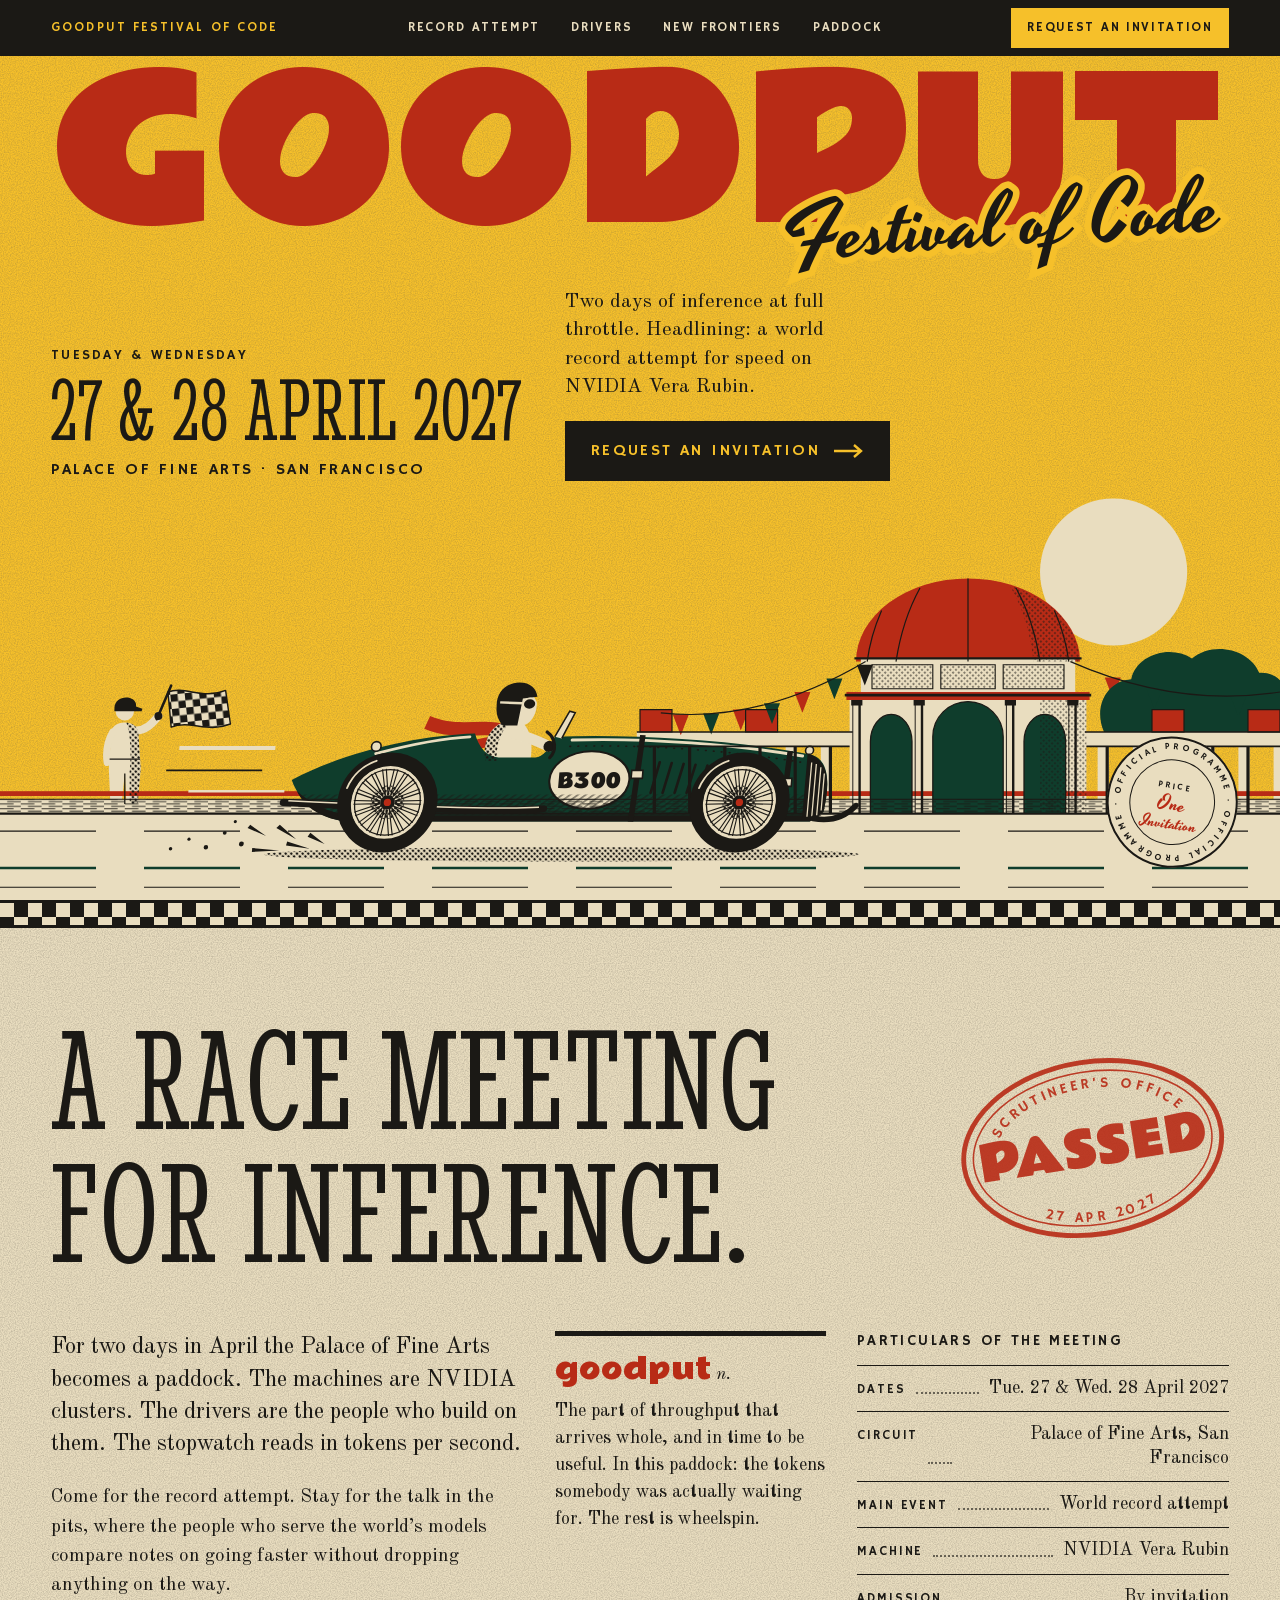
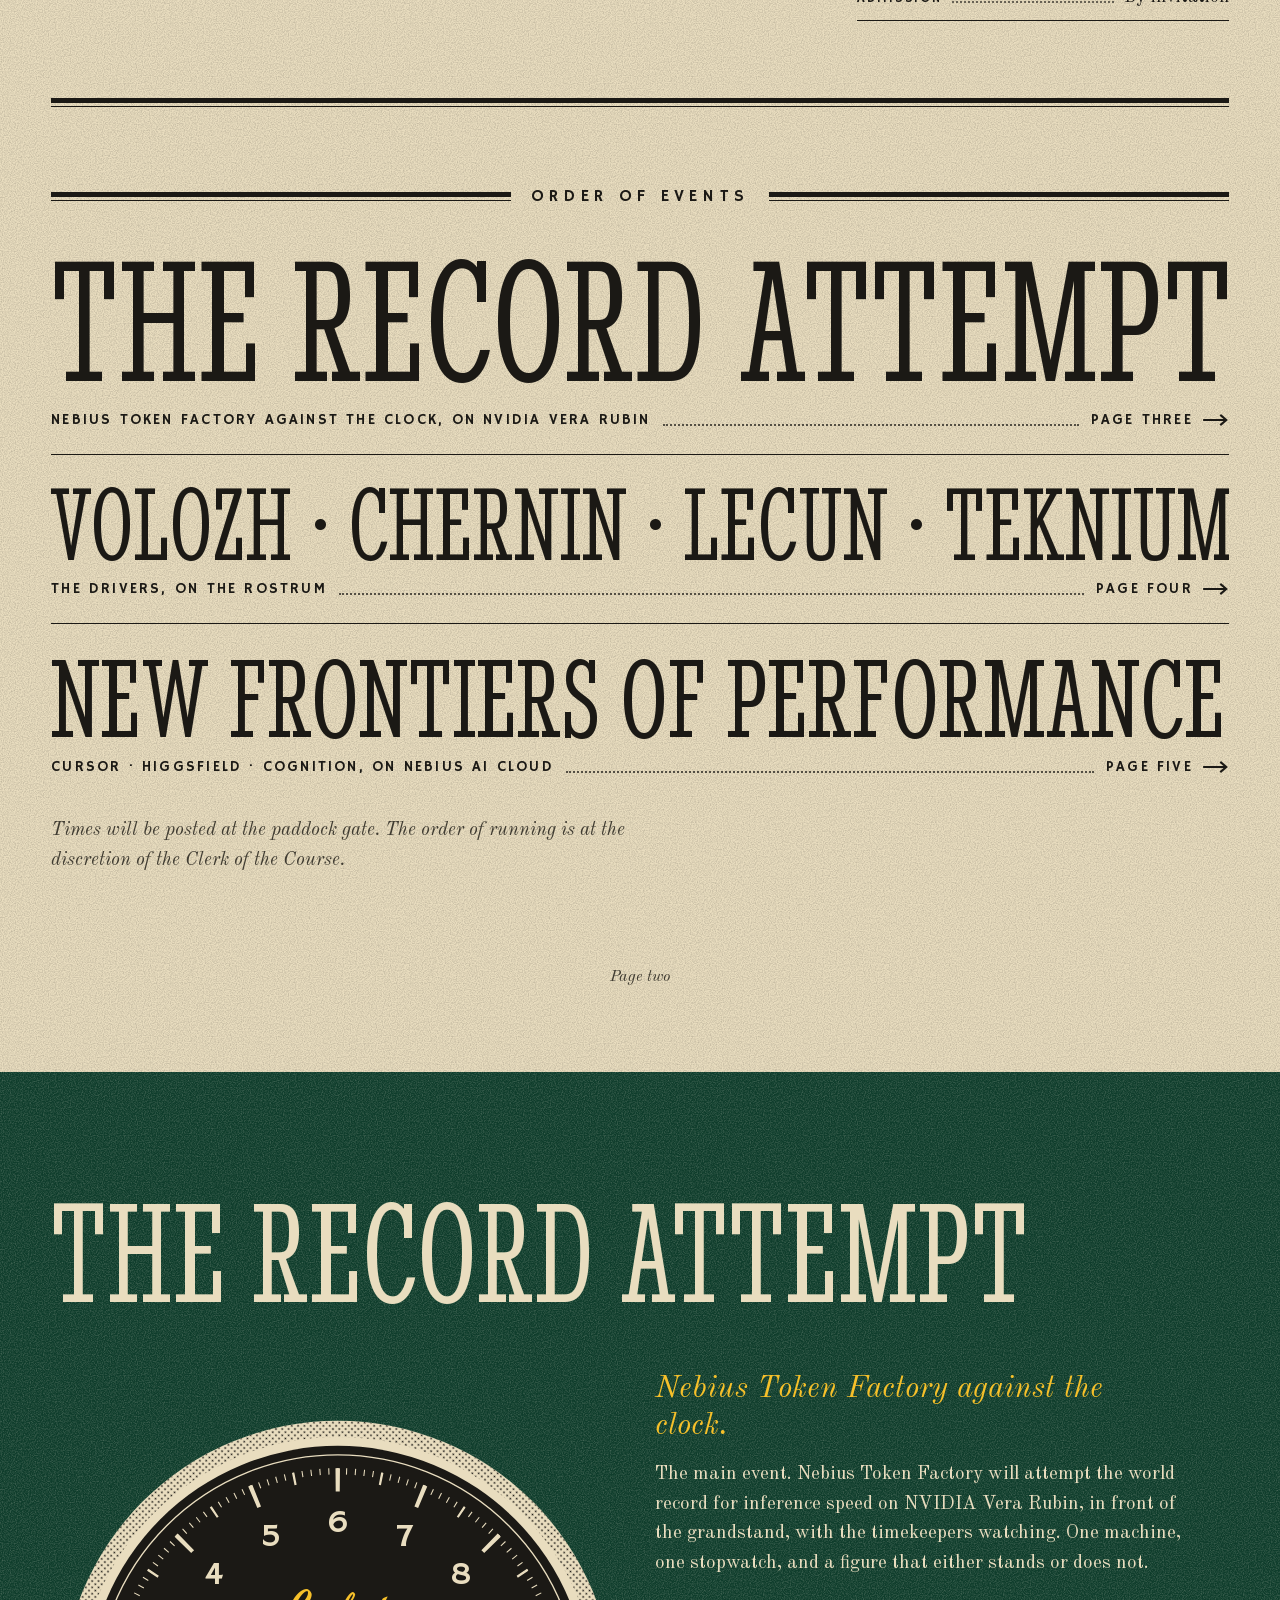
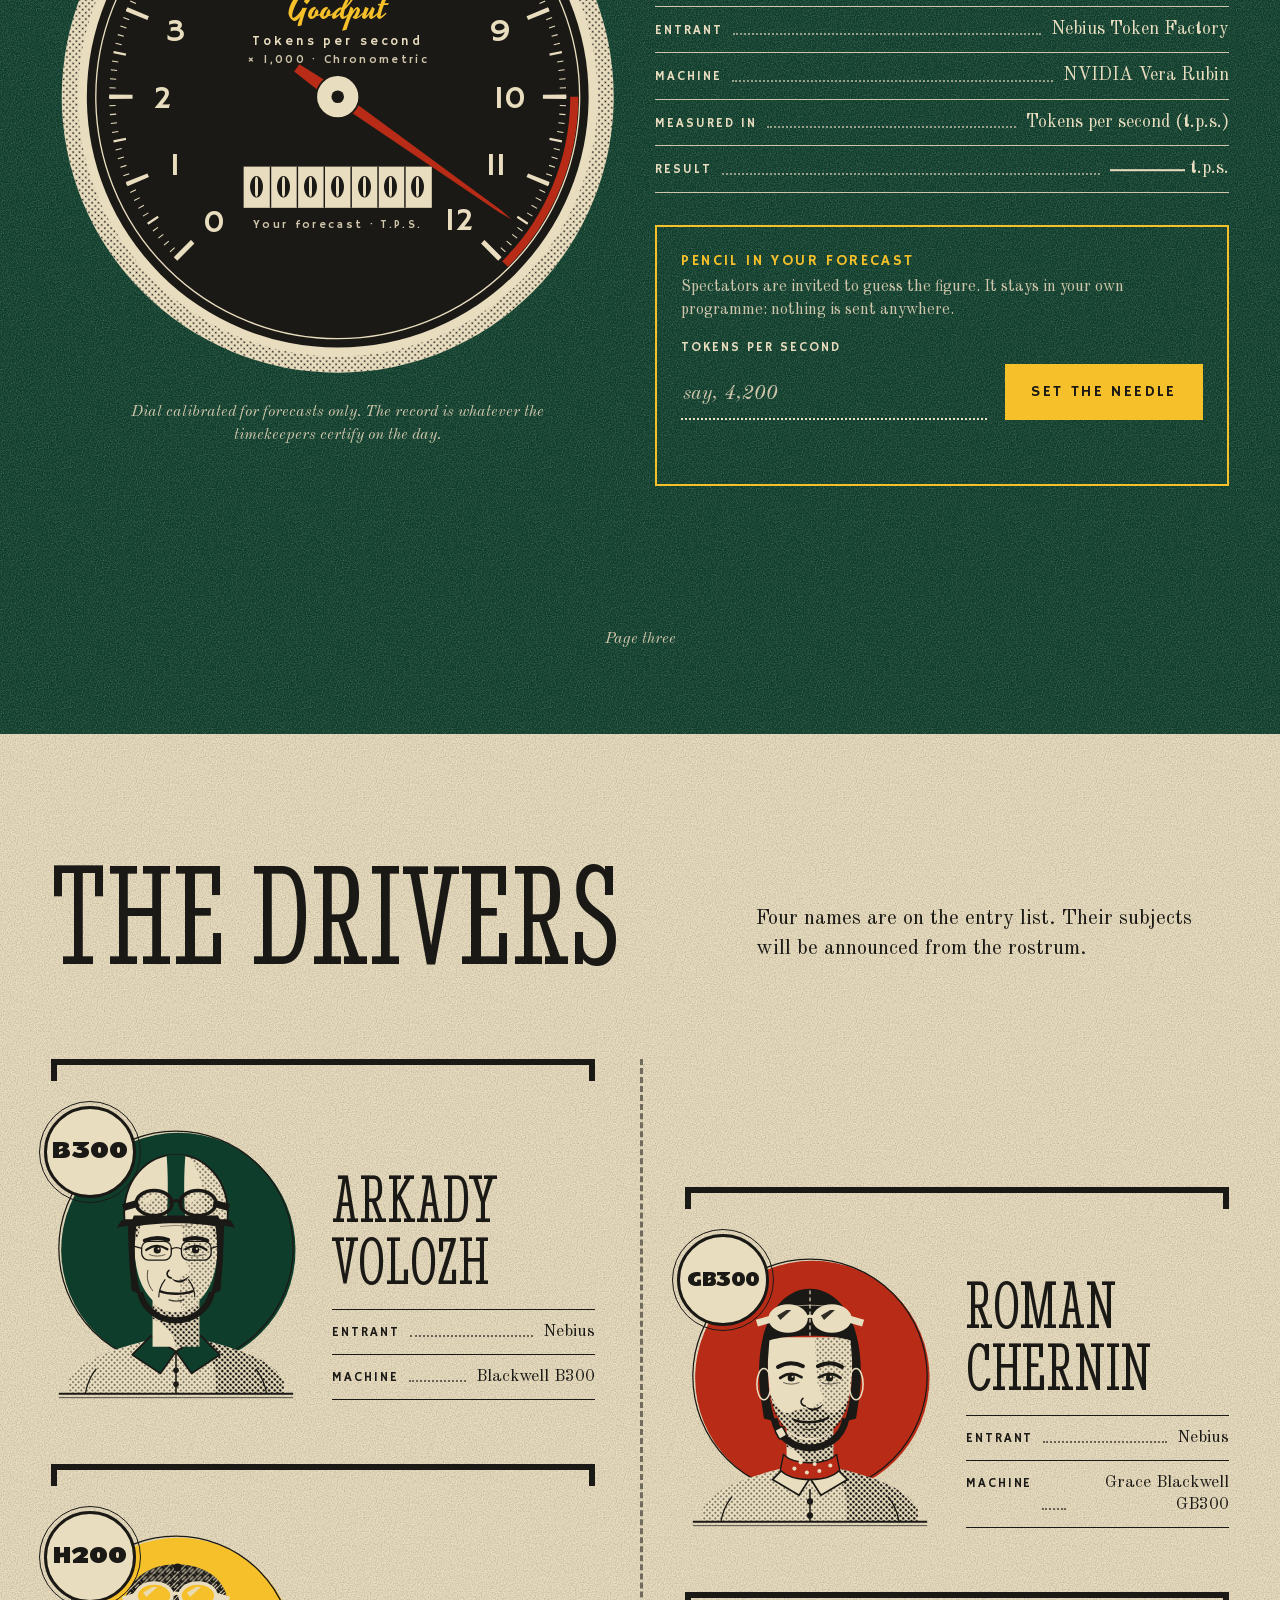
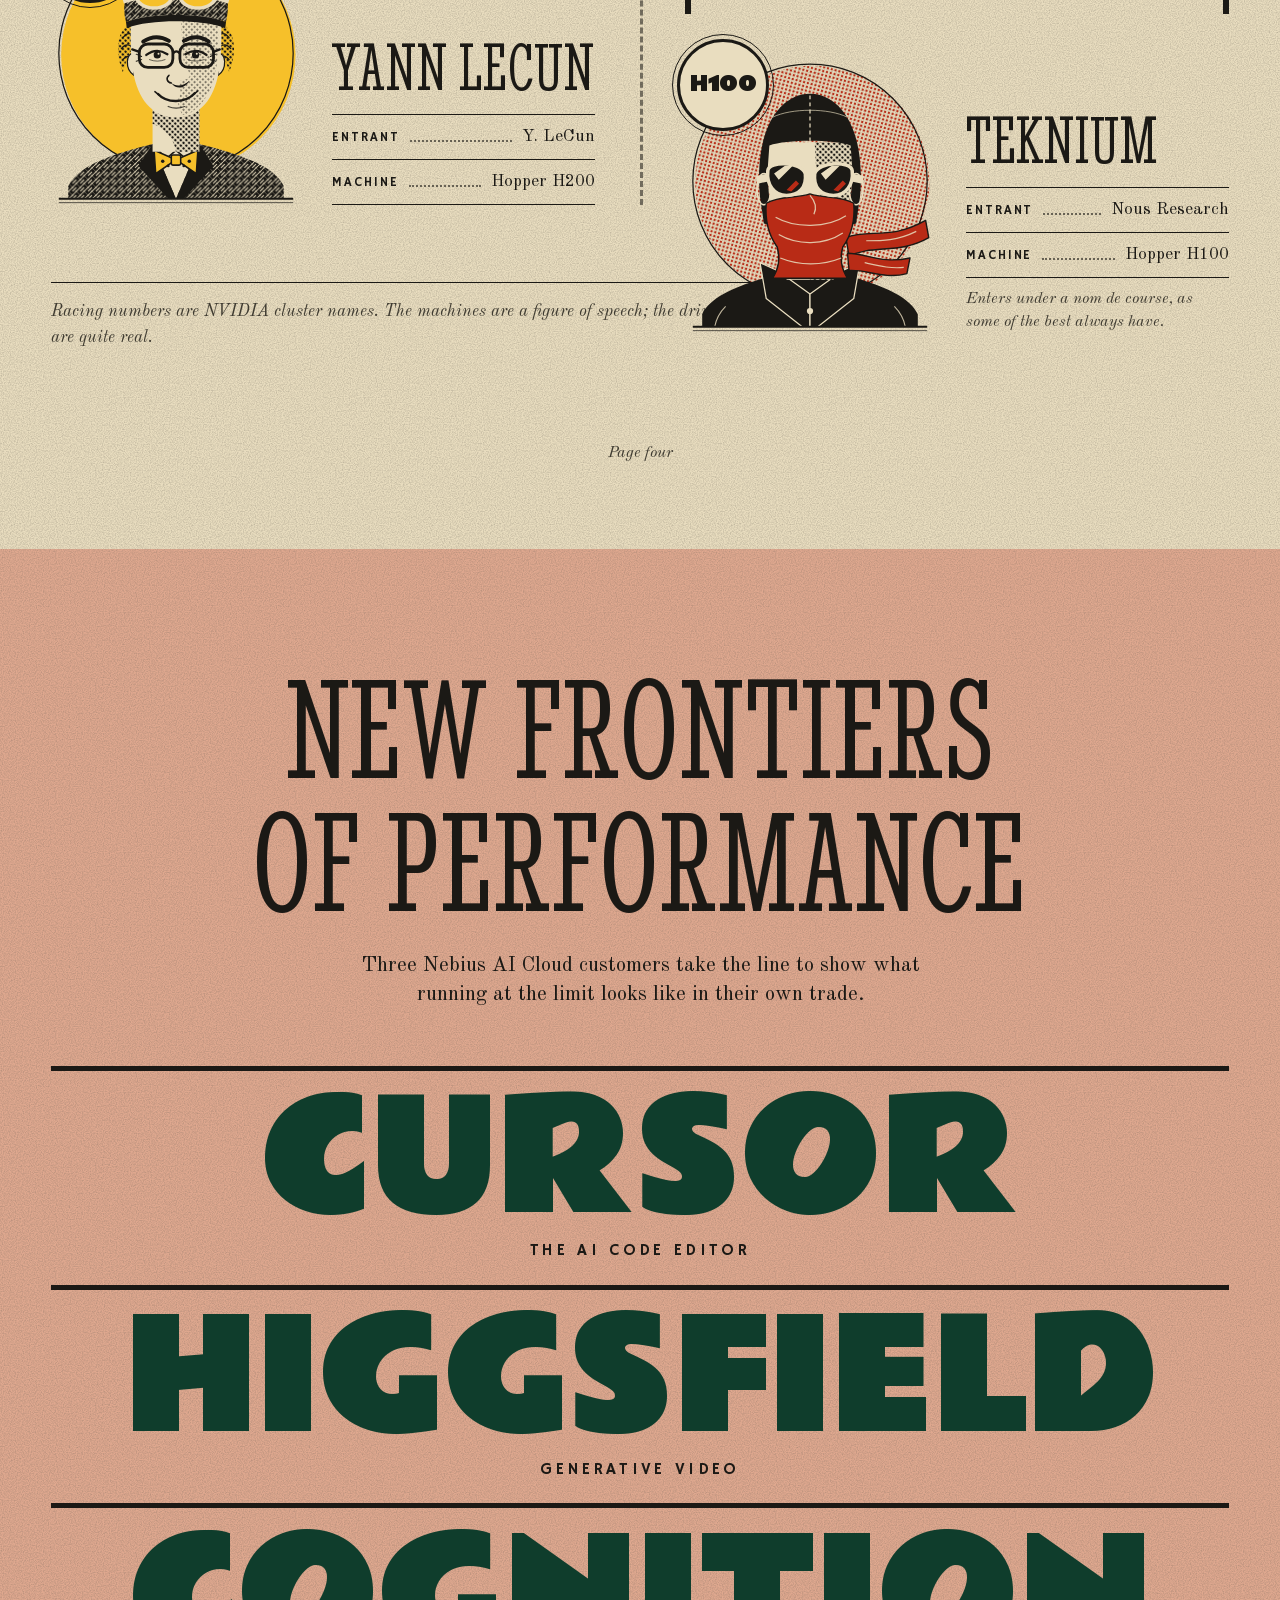
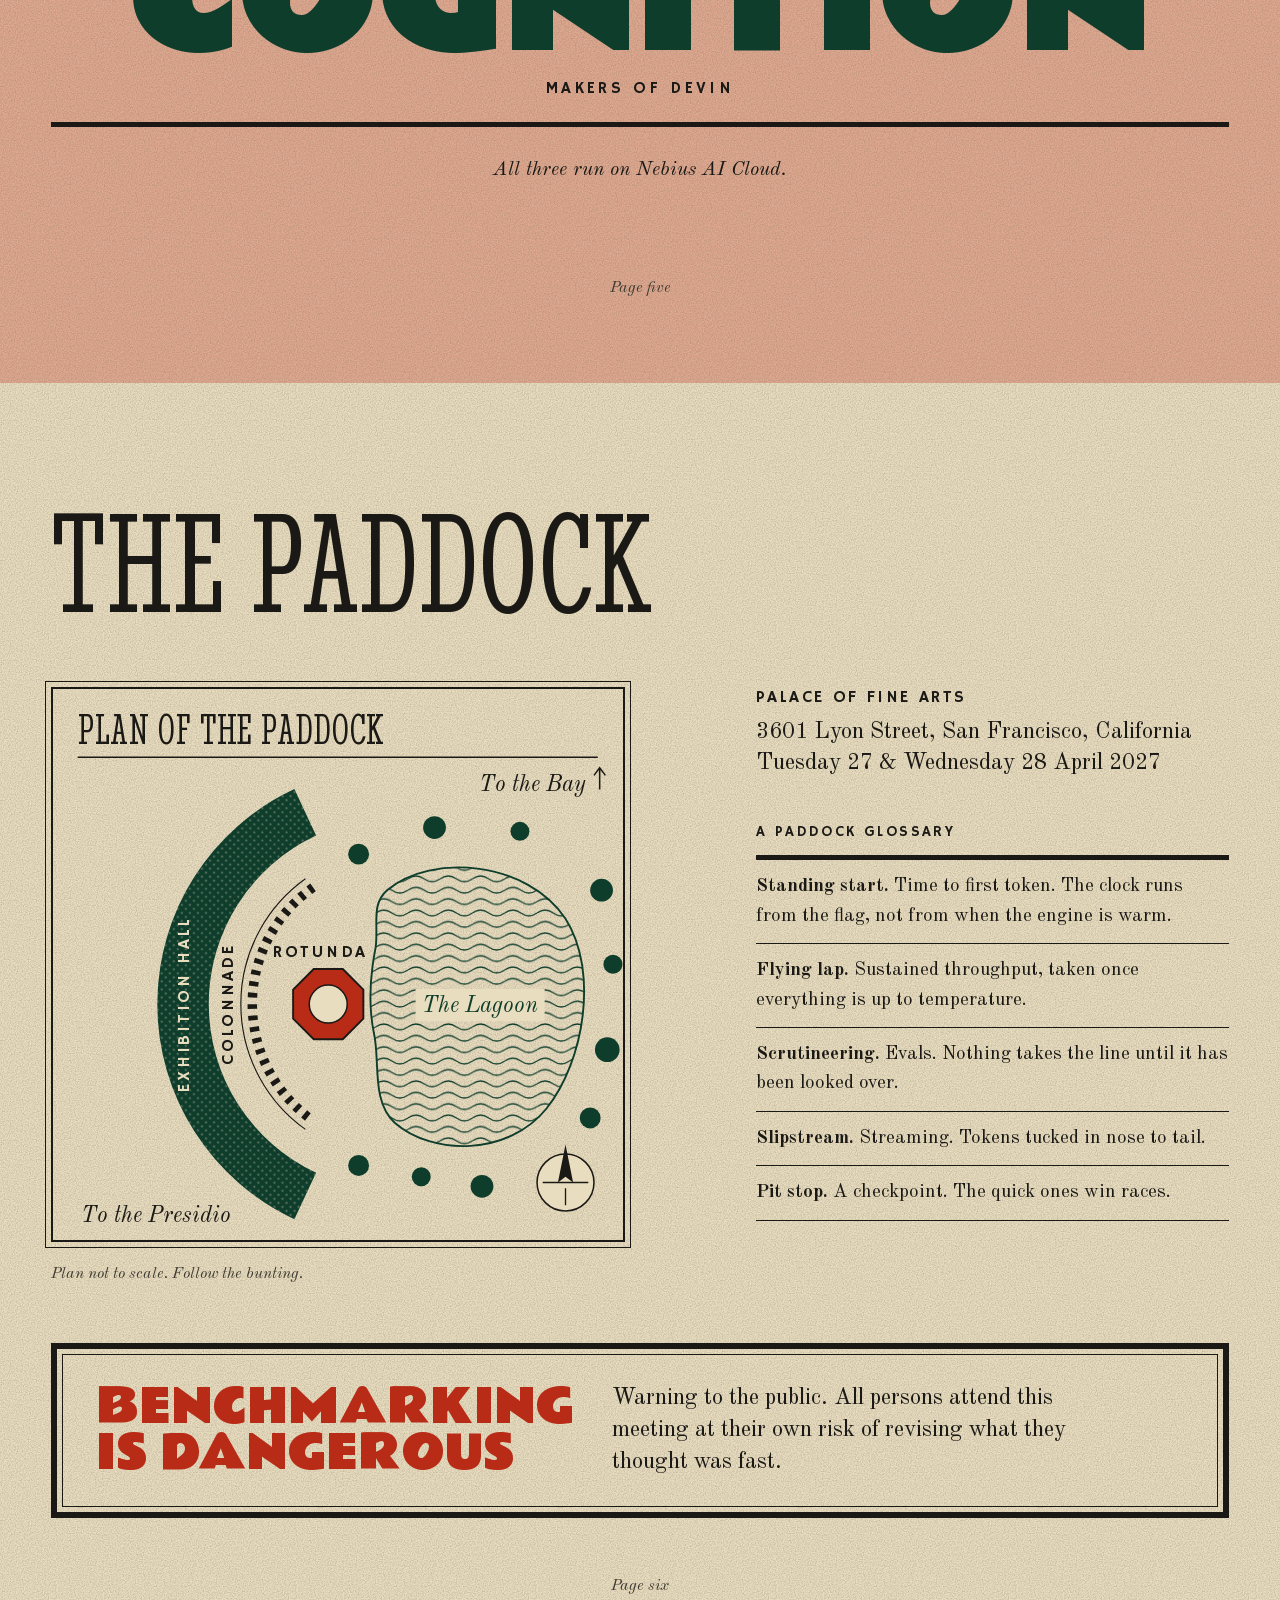
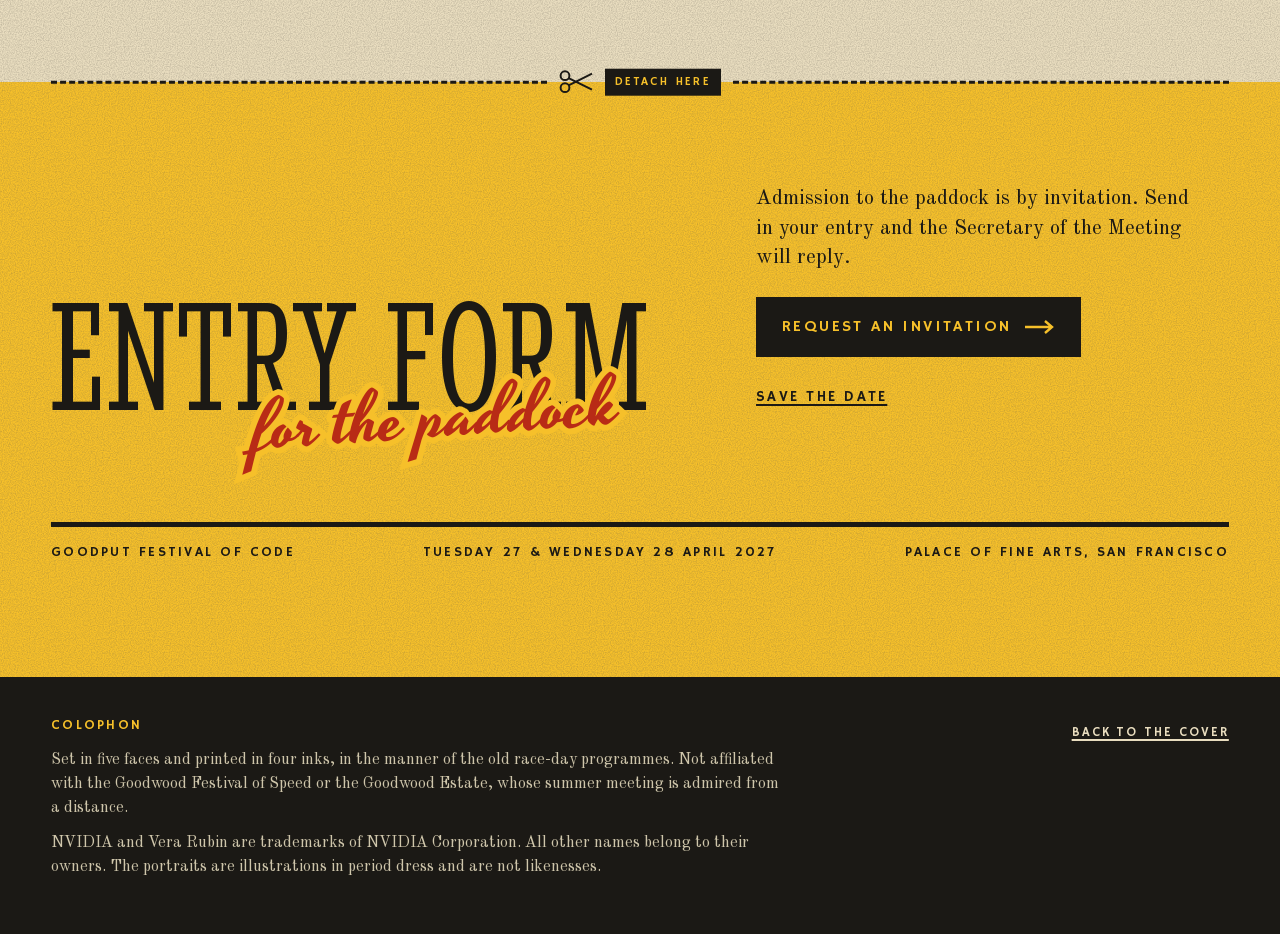
==== docs/index.html @ 594b5535 "Add the Goodput Festival of Code programme A single landing page for the festival (27 & 28 April 202" ====
<!doctype html>
<html lang="en">
<head>
<meta charset="utf-8">
<meta name="viewport" content="width=device-width, initial-scale=1">
<title>Goodput Festival of Code · 27 &amp; 28 April 2027 · Palace of Fine Arts, San Francisco</title>
<meta name="description" content="Two days of inference at full throttle at the Palace of Fine Arts, San Francisco, 27 and 28 April 2027. Headlining: a world record attempt for inference speed on NVIDIA Vera Rubin.">
<meta name="theme-color" content="#1B1915">
<meta property="og:title" content="Goodput Festival of Code">
<meta property="og:description" content="27 &amp; 28 April 2027, Palace of Fine Arts, San Francisco. A race meeting for inference, with a world record attempt on NVIDIA Vera Rubin.">
<meta property="og:type" content="website">
<link rel="icon" href="favicon.svg" type="image/svg+xml">
<link rel="preload" href="assets/fonts/rammetto-one-400-latin.woff2" as="font" type="font/woff2" crossorigin>
<link rel="preload" href="assets/fonts/stint-ultra-condensed-400-latin.woff2" as="font" type="font/woff2" crossorigin>
<link rel="preload" href="assets/fonts/hammersmith-one-400-latin.woff2" as="font" type="font/woff2" crossorigin>
<link rel="stylesheet" href="assets/css/programme.css">
<script src="assets/js/main.js" defer></script>
</head>
<body>

<a class="skip" href="#meeting">Skip to the programme</a>

<!-- screens and hatches shared by every plate -->
<svg width="0" height="0" style="position:absolute" aria-hidden="true" focusable="false">
  <defs>
    <pattern id="p-ht1" width="5" height="5" patternUnits="userSpaceOnUse" patternTransform="rotate(45)"><circle cx="2.5" cy="2.5" r="1.05" fill="#1B1915"/></pattern>
    <pattern id="p-ht2" width="5" height="5" patternUnits="userSpaceOnUse" patternTransform="rotate(45)"><circle cx="2.5" cy="2.5" r="1.7" fill="#1B1915"/></pattern>
    <pattern id="p-hatch" width="6" height="6" patternUnits="userSpaceOnUse" patternTransform="rotate(-38)"><rect width="6" height="2.2" fill="#1B1915"/></pattern>
    <pattern id="p-straw" width="26" height="6" patternUnits="userSpaceOnUse"><path d="M0 2h17M9 5h17" stroke="#1B1915" stroke-width="1.1"/></pattern>
    <pattern id="p-water" width="34" height="12" patternUnits="userSpaceOnUse"><path d="M0 6 q8.500 -6 17 0 t17 0" fill="none" stroke="#0F3D2C" stroke-width="1.3"/></pattern>
    <pattern id="p-gdots" width="5" height="5" patternUnits="userSpaceOnUse" patternTransform="rotate(20)"><circle cx="2.5" cy="2.5" r="1.3" fill="#0F3D2C"/></pattern>
    <pattern id="p-check" width="18" height="18" patternUnits="userSpaceOnUse" patternTransform="rotate(-6)"><rect width="18" height="18" fill="#E9DDBF"/><rect width="9" height="9" fill="#1B1915"/><rect x="9" y="9" width="9" height="9" fill="#1B1915"/></pattern>
    <pattern id="p-bdots" width="6" height="6" patternUnits="userSpaceOnUse" patternTransform="rotate(45)"><circle cx="3" cy="3" r="1.3" fill="#E9DDBF"/></pattern>
    <g id="spoke"><path d="M0,-9 L5,-42 M0,-9 L-5,-42" stroke="#1B1915" stroke-width="1.4" fill="none"/></g>
    <g id="spokes">
      <use href="#spoke"/><use href="#spoke" transform="rotate(20)"/><use href="#spoke" transform="rotate(40)"/>
      <use href="#spoke" transform="rotate(60)"/><use href="#spoke" transform="rotate(80)"/><use href="#spoke" transform="rotate(100)"/>
      <use href="#spoke" transform="rotate(120)"/><use href="#spoke" transform="rotate(140)"/><use href="#spoke" transform="rotate(160)"/>
      <use href="#spoke" transform="rotate(180)"/><use href="#spoke" transform="rotate(200)"/><use href="#spoke" transform="rotate(220)"/>
      <use href="#spoke" transform="rotate(240)"/><use href="#spoke" transform="rotate(260)"/><use href="#spoke" transform="rotate(280)"/>
      <use href="#spoke" transform="rotate(300)"/><use href="#spoke" transform="rotate(320)"/><use href="#spoke" transform="rotate(340)"/>
    </g>
    <symbol id="arrow" viewBox="0 0 30 14"><path d="M0 7h26M20 1l7 6-7 6" fill="none" stroke="currentColor" stroke-width="2.4"/></symbol>
  </defs>
</svg>

<header class="masthead">
  <a class="masthead__name" href="#top">Goodput Festival of Code</a>
  <nav aria-label="Programme contents">
    <ul>
      <li><a href="#record">Record attempt</a></li>
      <li><a href="#drivers">Drivers</a></li>
      <li><a href="#frontiers">New frontiers</a></li>
      <li><a href="#paddock">Paddock</a></li>
    </ul>
  </nav>
  <a class="masthead__cta" href="#entry" data-invite>Request an invitation</a>
</header>

<main>

<!-- ============ COVER ============ -->
<section class="cover" id="top" aria-labelledby="cover-title">
  <div class="cover__text">
    <h1 id="cover-title">
      <span class="cover__goodput" data-fit><span>Goodput</span></span>
      <span class="cover__script">Festival of Code</span>
    </h1>
    <div class="cover__bill">
      <div>
        <p class="cover__days caps">Tuesday &amp; Wednesday</p>
        <p class="cover__date">27 &amp; 28 April 2027</p>
        <p class="cover__venue caps">Palace of Fine Arts · San Francisco</p>
      </div>
      <div>
        <p class="cover__offer">Two days of inference at full throttle. Headlining: a world record attempt for speed on NVIDIA Vera Rubin.</p>
        <a class="btn" href="#entry" data-invite>Request an invitation <svg aria-hidden="true"><use href="#arrow"/></svg></a>
      </div>
    </div>
  </div>

  <svg class="cover__plate" viewBox="0 0 1600 560" role="img" aria-labelledby="plate-title">
    <title id="plate-title">A 1930s single-seater racing car, number B300, at speed past the rotunda and colonnade of the Palace of Fine Arts, as a marshal waves the chequered flag.</title>

    <!-- first pass: stock knock-outs and vermilion -->
    <g class="pass pass--red">
      <circle class="b" cx="1392" cy="150" r="92"/>
      <!-- colonnades -->
      <rect class="b" x="796" y="350" width="270" height="18"/>
      <path class="b" d="M806,368h14v84h-14z M850,368h14v84h-14z M894,368h14v84h-14z M938,368h14v84h-14z M982,368h14v84h-14z M1026,368h14v84h-14z"/>
      <rect class="b" x="1356" y="350" width="244" height="18"/>
      <path class="b" d="M1372,368h14v84h-14z M1416,368h14v84h-14z M1460,368h14v84h-14z M1504,368h14v84h-14z M1548,368h14v84h-14z M1592,368h14v84h-14z"/>
      <rect class="r" x="800" y="322" width="40" height="28"/>
      <rect class="r" x="932" y="322" width="40" height="28"/>
      <!-- rotunda -->
      <path class="r" d="M1070,262 A140,104 0 0 1 1350,262 Z"/>
      <rect class="b" x="1076" y="258" width="268" height="46"/>
      <rect class="b" x="1062" y="304" width="296" height="148"/>
      <rect class="r" x="1058" y="300" width="304" height="10"/>
      <!-- bunting, vermilion flags -->
      <path class="r" d="M841,328h20l-10,26z M916,322h20l-10,26z M993,300h20l-10,26z M1381,282h20l-10,26z M1486,303h20l-10,26z"/>
      <!-- the flag marshal -->
      <path class="b" d="M139,352 C139,343 146,338 156,338 C166,338 172,343 173,352 L176,396 L172,440 L158,440 L156,402 L152,440 L138,440 L136,396 Z"/>
      <path class="n sb" d="M170,348 C182,348 190,340 198,330" stroke-width="10" stroke-linecap="round"/>
      <path class="n sb" d="M141,350 C134,362 132,374 134,388" stroke-width="9" stroke-linecap="round"/>
      <circle class="b" cx="156" cy="324" r="11.500"/>
      <!-- trackside, blurred by speed -->
      <rect class="r" x="0" y="424" width="1600" height="6"/>
      <rect class="b" x="0" y="434" width="1600" height="18"/>
      <rect class="b" x="0" y="452" width="1600" height="108"/>
    </g>

    <!-- second pass: racing green, and what is knocked out of it -->
    <g class="pass pass--green">
      <path class="g" d="M1380,350 C1366,318 1384,286 1414,284 C1420,254 1462,240 1490,258 C1516,236 1562,246 1574,276 C1596,274 1612,292 1608,316 L1608,350 Z"/>
      <rect class="r" x="1440" y="322" width="40" height="28"/>
      <rect class="r" x="1560" y="322" width="40" height="28"/>
      <path class="g" d="M1166,452 L1166,356 A44,44 0 0 1 1254,356 L1254,452 Z"/>
      <path class="g" d="M1088,452 L1088,362 A26,34 0 0 1 1140,362 L1140,452 Z"/>
      <path class="g" d="M1280,452 L1280,362 A26,34 0 0 1 1332,362 L1332,452 Z"/>
      <path class="g" d="M879,327h20l-10,26z M955,314h20l-10,26z M1033,283h20l-10,26z M1433,296h20l-10,26z M1538,305h20l-10,26z"/>

      <g transform="translate(330 258) skewX(-5)">
        <g class="car__body">
          <g class="scarf">
            <path class="r" d="M314,84 C282,72 252,88 214,72 L208,88 C246,104 282,92 312,98 Z"/>
            <path class="r" d="M312,92 C290,100 270,100 246,110 L250,120 C276,112 296,112 314,102 Z"/>
          </g>
          <path class="b" d="M288,128 C282,104 290,86 306,80 L332,82 C342,92 346,110 344,128 Z"/>
          <path class="b" d="M324,40 C338,40 346,50 346,60 C346,72 340,82 330,84 L316,84 L316,44 Z"/>
          <path class="g" d="M48,152 C112,116 204,96 272,94 Q282,122 304,124 L350,124 Q364,122 372,98 C480,94 610,104 694,120 C716,126 722,152 716,192 L700,204 L124,204 C92,202 62,184 48,152 Z"/>
          <path class="n sb" d="M150,119 C206,104 246,99 266,98" stroke-width="3.5" stroke-linecap="round"/>
          <path class="n sb" d="M394,102 C490,99 600,108 684,122" stroke-width="3.5" stroke-linecap="round"/>
          <ellipse class="b" cx="420" cy="152" rx="50" ry="36"/>
          <path class="b" d="M372,98 L388,66 L395,68 L381,100 Z"/>
          <path class="n sb" d="M320,94 C340,98 352,104 366,110" stroke-width="13" stroke-linecap="round"/>
          <circle class="b" cx="150" cy="110" r="6"/>
        </g>
      </g>
    </g>

    <!-- third pass: the key plate, in black -->
    <g class="pass pass--ink">
      <!-- rotunda keylines -->
      <path d="M1262,167 A140,104 0 0 1 1350,262 L1292,262 Q1286,206 1262,167 Z" fill="url(#p-ht1)"/>
      <path class="n si" d="M1210,158 L1210,262 M1150,170 Q1128,210 1120,262 M1270,170 Q1292,210 1300,262 M1102,198 Q1088,230 1084,262 M1318,198 Q1332,230 1336,262" stroke-width="1.5"/>
      <path class="n si" d="M1068,258 L1352,258" stroke-width="3"/>
      <path class="n si" d="M1056,304 L1364,304" stroke-width="3.5"/>
      <path d="M1090,266h76v30h-76z M1176,266h68v30h-68z M1254,266h76v30h-76z" fill="url(#p-ht1)" stroke="#1B1915" stroke-width="1.4"/>
      <path d="M1300,310 L1358,310 L1358,452 L1300,452 Z" fill="url(#p-ht1)"/>
      <path class="n si" d="M1166,452 L1166,356 A44,44 0 0 1 1254,356 L1254,452 M1088,452 L1088,362 A26,34 0 0 1 1140,362 L1140,452 M1280,452 L1280,362 A26,34 0 0 1 1332,362 L1332,452" stroke-width="1.6"/>
      <path class="i" d="M1073,316h3v136h-3z M1151,316h3v136h-3z M1265,316h3v136h-3z M1343,316h3v136h-3z M1064,310h14v7h-14z M1142,310h14v7h-14z M1256,310h14v7h-14z M1334,310h14v7h-14z"/>
      <path class="n si" d="M1066,316 L1066,452 M1144,316 L1144,452 M1258,316 L1258,452 M1336,316 L1336,452" stroke-width="1.2"/>
      <!-- colonnade keylines -->
      <path class="n si" d="M796,350 L1066,350 M796,368 L1062,368 M1356,350 L1600,350 M1358,368 L1600,368" stroke-width="2"/>
      <path class="i" d="M816,368h4v84h-4z M860,368h4v84h-4z M904,368h4v84h-4z M948,368h4v84h-4z M992,368h4v84h-4z M1036,368h4v84h-4z M1382,368h4v84h-4z M1426,368h4v84h-4z M1470,368h4v84h-4z M1514,368h4v84h-4z M1558,368h4v84h-4z"/>
      <path class="n si" d="M800,322h40v28h-40z M932,322h40v28h-40z M1440,322h40v28h-40z M1560,322h40v28h-40z" stroke-width="1.5"/>
      <!-- bunting strings and the black flags -->
      <path class="n si" d="M826,326 Q950,340 1082,262 M1338,262 Q1470,320 1600,300" stroke-width="1.5"/>
      <path class="i" d="M1071,266h20l-10,26z"/>
      <!-- the flag marshal, keyed -->
      <path d="M210,300 C232,292 252,310 282,298 L288,340 C258,352 238,334 214,344 Z" fill="url(#p-check)" stroke="#1B1915" stroke-width="1.8" stroke-linejoin="round"/>
      <path class="n si" d="M196,334 L214,292" stroke-width="3.2" stroke-linecap="round"/>
      <path class="i" d="M143,321 C143,310 152,306 160,307 C167,308 171,313 170,318 L178,321 L177,324 L143,324 Z"/>
      <path d="M158,338 C166,338 172,343 173,352 L176,396 L172,440 L162,440 L162,400 C164,380 164,356 158,338 Z" fill="url(#p-ht2)"/>
      <path class="n si" d="M156,402 L156,440 M137,384 L175,384" stroke-width="1.6"/>
      <circle class="i" cx="198" cy="330" r="5"/>
      <!-- trackside -->
      <rect x="0" y="434" width="1600" height="18" fill="url(#p-straw)"/>
      <path class="n si" d="M0,434 L1600,434" stroke-width="1.4"/>
      <path class="n si" d="M0,452 L1600,452" stroke-width="2.6"/>
      <ellipse cx="702" cy="503" rx="372" ry="9" fill="url(#p-ht2)"/>
      <!-- the road, streaked -->
      <path class="n si streak" d="M0,474 L1600,474" stroke-width="1.6"/>
      <path class="n sg streak streak--slow" d="M0,520 L1600,520" stroke-width="3"/>
      <path class="n si streak" d="M0,544 L1600,544" stroke-width="1.4"/>

      <g transform="translate(330 258) skewX(-5)">
        <!-- wake -->
        <path class="n sb streak" d="M-96,112 L40,112" stroke-width="5"/>
        <path class="n si streak streak--slow" d="M-110,140 L50,140" stroke-width="2.4"/>
        <path class="n sb streak streak--slow" d="M-80,166 L46,166" stroke-width="3"/>
        <g class="dust">
          <path class="i" d="M96,232 l-22,-9 3,-5z M78,238 l-30,-4 1,-5z M60,226 l-26,-14 4,-4z M40,240 l-34,2 0,-5z M22,222 l-24,-10 3,-4z"/>
          <circle class="i" cx="-8" cy="232" r="3"/><circle class="i" cx="-30" cy="218" r="2.4"/><circle class="i" cx="-52" cy="236" r="2.8"/>
          <circle class="i" cx="-74" cy="226" r="2"/><circle class="i" cx="-18" cy="204" r="2"/><circle class="i" cx="-96" cy="238" r="2.2"/>
        </g>

        <g class="car__body">
          <path class="i" d="M296,60 C294,40 308,30 322,30 C336,30 344,38 346,48 L328,50 L324,84 L306,84 C300,78 296,70 296,60 Z"/>
          <ellipse class="i sb" cx="337" cy="57" rx="8" ry="7" stroke-width="2"/>
          <path class="n sb" d="M300,55 L328,56" stroke-width="3"/>
          <path d="M288,128 C282,104 290,86 306,80 L314,82 C302,92 300,112 302,128 Z" fill="url(#p-ht2)"/>
          <circle class="i" cx="366" cy="110" r="7"/>
          <path class="n si" d="M362,92 C374,100 376,116 368,124" stroke-width="4" stroke-linecap="round"/>
          <path class="n si" d="M372,98 L388,66 L395,68 L381,100" stroke-width="2"/>
          <path d="M62,170 L716,170 L716,192 L712,196 L140,196 C110,196 82,186 62,170 Z" fill="url(#p-hatch)" opacity=".5"/>
          <path class="i" d="M56,166 C86,190 110,196 140,196 L714,196 L700,204 L124,204 C92,202 66,186 56,166 Z"/>
          <path class="i" d="M690,119 C716,126 722,152 716,192 L704,202 L690,202 Z"/>
          <path class="n sb" d="M696,130 L696,198 M702,132 L702,198 M708,136 L708,196 M713,144 L713,190" stroke-width="1.6"/>
          <circle class="b si" cx="692" cy="115" r="5" stroke-width="2"/>
          <path class="n si" d="M506,130 L498,168 M521,131 L513,168 M536,132 L528,168 M551,133 L543,168 M566,134 L558,168 M581,136 L573,168 M596,138 L588,168 M611,140 L603,168 M626,142 L618,168 M641,145 L633,168" stroke-width="3.4" stroke-linecap="round"/>
          <path class="n si" d="M482,96 L476,204 M668,116 L664,204" stroke-width="7"/>
          <path class="b si" d="M472,140h14v10h-14z M659,150h14v10h-14z" stroke-width="2"/>
          <ellipse class="n si" cx="420" cy="152" rx="50" ry="36" stroke-width="2.6"/>
          <text class="plate-num i" x="420" y="161.500" text-anchor="middle" textLength="80" lengthAdjust="spacingAndGlyphs">B300</text>
          <path class="n si" d="M366,188 C300,192 200,188 40,180" stroke-width="9" stroke-linecap="round"/>
          <path class="n sb" d="M360,186 C300,189 200,185 46,178" stroke-width="1.8"/>
          <circle class="n si" cx="150" cy="110" r="6" stroke-width="2"/>
          <path class="n si" d="M392,110 C490,107 600,116 684,130" stroke-width="2" stroke-dasharray="1 9" stroke-linecap="round"/>
          <path class="n si" d="M704,200 C726,204 744,198 756,184" stroke-width="7" stroke-linecap="round"/>
        </g>

        <!-- rear wheel -->
        <g transform="translate(170 180)">
          <circle class="b" r="46"/><circle r="21" fill="url(#p-ht2)"/>
          <g class="spin"><use href="#spokes"/></g>
          <circle class="n si" r="54" stroke-width="17"/><circle class="n si" r="41" stroke-width="1.6"/>
          <path class="n sb" d="M-52,-18 A55,55 0 0 1 -18,-52" stroke-width="2.4" stroke-linecap="round"/>
          <circle class="i" r="9"/><circle class="r" r="4.6"/>
        </g>
        <!-- front wheel -->
        <g transform="translate(610 180)">
          <circle class="b" r="46"/><circle r="21" fill="url(#p-ht2)"/>
          <g class="spin"><use href="#spokes"/></g>
          <circle class="n si" r="54" stroke-width="17"/><circle class="n si" r="41" stroke-width="1.6"/>
          <path class="n sb" d="M-52,-18 A55,55 0 0 1 -18,-52" stroke-width="2.4" stroke-linecap="round"/>
          <circle class="i" r="9"/><circle class="r" r="4.6"/>
        </g>
      </g>
    </g>
  </svg>

  <svg class="cover__seal" viewBox="0 0 200 200" aria-hidden="true" focusable="false">
    <circle class="b" cx="100" cy="100" r="97"/>
    <circle class="n si" cx="100" cy="100" r="96" stroke-width="3"/>
    <circle class="n si" cx="100" cy="100" r="63" stroke-width="1.5"/>
    <path id="seal-arc" class="n" d="M21,100 a79,79 0 1,1 158,0 a79,79 0 1,1 -158,0"/>
    <text class="seal__ring i"><textPath href="#seal-arc" textLength="484">Official programme · Official programme ·</textPath></text>
    <text class="seal__price i" x="100" y="80" text-anchor="middle">Price</text>
    <text class="seal__script r" x="100" y="111" text-anchor="middle">One</text>
    <text class="seal__script r" x="100" y="139" text-anchor="middle" style="font-size:25px">Invitation</text>
  </svg>
</section>

<!-- ============ PAGE TWO: THE MEETING ============ -->
<section class="page page--ruled" id="meeting" aria-labelledby="meeting-title">
  <div class="sheet">
    <div class="meeting__top">
      <h2 class="bill" id="meeting-title">A race meeting for inference.</h2>
      <svg class="passed" viewBox="0 0 280 190" aria-hidden="true" focusable="false">
        <ellipse class="n sr" cx="140" cy="95" rx="134" ry="89" stroke-width="5"/>
        <ellipse class="n sr" cx="140" cy="95" rx="124" ry="79" stroke-width="1.6"/>
        <path id="passed-top" class="n" d="M38,95 A102,62 0 0 1 242,95"/>
        <path id="passed-foot" class="n" d="M30,98 A110,72 0 0 0 250,98"/>
        <text class="passed__ring r"><textPath href="#passed-top" startOffset="50%" text-anchor="middle">Scrutineer’s office</textPath></text>
        <text class="passed__word r" x="140" y="113" text-anchor="middle">Passed</text>
        <text class="passed__ring r"><textPath href="#passed-foot" startOffset="50%" text-anchor="middle">27 Apr 2027</textPath></text>
      </svg>

      <div class="meeting__foreword">
        <p>For two days in April the Palace of Fine Arts becomes a paddock. The machines are NVIDIA clusters. The drivers are the people who build on them. The stopwatch reads in tokens per second.</p>
        <p>Come for the record attempt. Stay for the talk in the pits, where the people who serve the world’s models compare notes on going faster without dropping anything on the way.</p>
      </div>

      <div class="definition">
        <dfn>goodput</dfn> <i>n.</i>
        <p>The part of throughput that arrives whole, and in time to be useful. In this paddock: the tokens somebody was actually waiting for. The rest is wheelspin.</p>
      </div>

      <div class="particulars">
        <h3>Particulars of the meeting</h3>
        <dl class="card">
          <div class="card__row"><dt>Dates</dt><span class="card__dots"></span><dd>Tue. 27 &amp; Wed. 28 April 2027</dd></div>
          <div class="card__row"><dt>Circuit</dt><span class="card__dots"></span><dd>Palace of Fine Arts, San Francisco</dd></div>
          <div class="card__row"><dt>Main event</dt><span class="card__dots"></span><dd>World record attempt</dd></div>
          <div class="card__row"><dt>Machine</dt><span class="card__dots"></span><dd>NVIDIA Vera Rubin</dd></div>
          <div class="card__row"><dt>Admission</dt><span class="card__dots"></span><dd>By invitation</dd></div>
        </dl>
      </div>
    </div>

    <div class="oxford" role="presentation"></div>

    <h2 class="events__title">Order of events</h2>
    <ol class="events">
      <li>
        <a class="event" href="#record">
          <span class="event__name" data-fit><span>The Record Attempt</span></span>
          <span class="event__who"><span>Nebius Token Factory against the clock, on NVIDIA Vera Rubin</span><span class="card__dots"></span><span class="event__go">Page three <svg aria-hidden="true"><use href="#arrow"/></svg></span></span>
        </a>
      </li>
      <li>
        <a class="event" href="#drivers">
          <span class="event__name" data-fit><span>Volozh · Chernin · LeCun · Teknium</span></span>
          <span class="event__who"><span>The drivers, on the rostrum</span><span class="card__dots"></span><span class="event__go">Page four <svg aria-hidden="true"><use href="#arrow"/></svg></span></span>
        </a>
      </li>
      <li>
        <a class="event" href="#frontiers">
          <span class="event__name" data-fit><span>New Frontiers of Performance</span></span>
          <span class="event__who"><span>Cursor · Higgsfield · Cognition, on Nebius AI Cloud</span><span class="card__dots"></span><span class="event__go">Page five <svg aria-hidden="true"><use href="#arrow"/></svg></span></span>
        </a>
      </li>
    </ol>
    <p class="events__note">Times will be posted at the paddock gate. The order of running is at the discretion of the Clerk of the Course.</p>

    <p class="folio">Page two</p>
  </div>
</section>

<!-- ============ PAGE THREE: THE RECORD ATTEMPT ============ -->
<section class="page page--green" id="record" aria-labelledby="record-title">
  <div class="sheet record">
    <h2 class="bill" id="record-title">The Record Attempt</h2>

    <figure class="record__dial">
      <svg class="dial" viewBox="0 0 640 640" role="img" aria-labelledby="dial-title">
        <title id="dial-title">A chronometric dial reading tokens per second, scaled from nought to twelve thousand.</title>
        <circle class="b" cx="320" cy="320" r="308"/>
        <circle cx="320" cy="320" r="308" fill="url(#p-ht1)"/>
        <circle class="b" cx="320" cy="320" r="290"/>
        <circle class="i" cx="320" cy="320" r="280"/>
        <circle class="n sb" cx="320" cy="320" r="270" stroke-width="1.5"/>
        <!-- scale: 270 degrees, nought to twelve -->
        <path class="n sb" d="M148.900,491.100 A242,242 0 1 1 491.100,491.100" pathLength="1200" stroke-width="26" stroke-dasharray="5 95" stroke-dashoffset="2.5"/>
        <path class="n sb" d="M144.600,495.400 A248,248 0 1 1 495.400,495.400" pathLength="1200" stroke-width="14" stroke-dasharray="2.6 47.4" stroke-dashoffset="1.3"/>
        <path class="n sb" d="M142.200,497.800 A251.500,251.500 0 1 1 497.800,497.800" pathLength="1200" stroke-width="7" stroke-dasharray="1.2 8.8" stroke-dashoffset=".6"/>
        <path class="n sb" d="M139,501 L158.100,481.900 M501,501 L481.900,481.900" stroke-width="5.5"/>
        <path class="n sr" d="M584,320 A264,264 0 0 1 506.700,506.700" stroke-width="9"/>
        <g text-anchor="middle">
          <text class="dial__num" x="181.400" y="458.600" dy=".35em">0</text>
          <text class="dial__num" x="138.900" y="395" dy=".35em">1</text>
          <text class="dial__num" x="124" y="320" dy=".35em">2</text>
          <text class="dial__num" x="138.900" y="245" dy=".35em">3</text>
          <text class="dial__num" x="181.400" y="181.400" dy=".35em">4</text>
          <text class="dial__num" x="245" y="138.900" dy=".35em">5</text>
          <text class="dial__num" x="320" y="124" dy=".35em">6</text>
          <text class="dial__num" x="395" y="138.900" dy=".35em">7</text>
          <text class="dial__num" x="458.600" y="181.400" dy=".35em">8</text>
          <text class="dial__num" x="501.100" y="245" dy=".35em">9</text>
          <text class="dial__num" x="512" y="320" dy=".35em">10</text>
          <text class="dial__num" x="497" y="395" dy=".35em">11</text>
          <text class="dial__num" x="456" y="456" dy=".35em">12</text>
          <text class="dial__maker" x="320" y="232">Goodput</text>
          <text class="dial__label" x="320" y="262">Tokens per second</text>
          <text class="dial__fine" x="320" y="282">× 1,000 · Chronometric</text>
          <!-- odometer -->
          <rect class="b" x="215" y="398" width="210" height="46"/>
          <path class="n si" d="M245,398v46 M275,398v46 M305,398v46 M335,398v46 M365,398v46 M395,398v46" stroke-width="1.6"/>
          <g class="dial__digits">
            <text class="dial__digit" x="230" y="432">0</text><text class="dial__digit" x="260" y="432">0</text>
            <text class="dial__digit" x="290" y="432">0</text><text class="dial__digit" x="320" y="432">0</text>
            <text class="dial__digit" x="350" y="432">0</text><text class="dial__digit" x="380" y="432">0</text>
            <text class="dial__digit" x="410" y="432">0</text>
          </g>
          <text class="dial__fine" x="320" y="466">Your forecast · T.P.S.</text>
        </g>
        <g class="dial__stamp">
          <rect class="i" x="196" y="486" width="248" height="46"/>
          <rect class="n sy" x="196" y="486" width="248" height="46" stroke-width="3"/>
          <text x="320" y="518" text-anchor="middle">Off the clock</text>
        </g>
        <g class="dial__needle">
          <path class="r" d="M314,320 L318.400,98 L320,82 L321.600,98 L326,320 Z"/>
          <path class="r" d="M312,320 L328,320 L325,376 L315,376 Z"/>
        </g>
        <circle class="b" cx="320" cy="320" r="24"/>
        <circle class="n si" cx="320" cy="320" r="24" stroke-width="2"/>
        <circle class="i" cx="320" cy="320" r="7"/>
      </svg>
      <figcaption>Dial calibrated for forecasts only. The record is whatever the timekeepers certify on the day.</figcaption>
    </figure>

    <div class="record__copy">
      <p class="record__lede">Nebius Token Factory against the clock.</p>
      <p>The main event. Nebius Token Factory will attempt the world record for inference speed on NVIDIA Vera Rubin, in front of the grandstand, with the timekeepers watching. One machine, one stopwatch, and a figure that either stands or does not.</p>

      <dl class="card">
        <div class="card__row"><dt>Entrant</dt><span class="card__dots"></span><dd>Nebius Token Factory</dd></div>
        <div class="card__row"><dt>Machine</dt><span class="card__dots"></span><dd>NVIDIA Vera Rubin</dd></div>
        <div class="card__row"><dt>Measured in</dt><span class="card__dots"></span><dd>Tokens per second (t.p.s.)</dd></div>
        <div class="card__row"><dt>Result</dt><span class="card__dots"></span><dd><span class="record__blank"></span> t.p.s. <span class="visually-hidden">Left blank until the day.</span></dd></div>
      </dl>

      <form class="forecast" id="forecast" novalidate>
        <h3 id="forecast-title">Pencil in your forecast</h3>
        <p class="forecast__hint" id="forecast-hint">Spectators are invited to guess the figure. It stays in your own programme: nothing is sent anywhere.</p>
        <div class="forecast__row">
          <div class="forecast__field">
            <label for="forecast-input">Tokens per second</label>
            <input class="forecast__input" id="forecast-input" name="forecast" type="text" inputmode="numeric" autocomplete="off" placeholder="say, 4,200" aria-describedby="forecast-hint forecast-out">
          </div>
          <button class="btn btn--on-green" type="submit">Set the needle</button>
        </div>
        <p class="forecast__out" id="forecast-out" role="status"></p>
        <noscript><p class="forecast__out">The needle needs JavaScript to move. The record attempt does not.</p></noscript>
      </form>
    </div>

    <p class="folio" style="grid-column:1/-1">Page three</p>
  </div>
</section>

<!-- ============ PAGE FOUR: THE DRIVERS ============ -->
<section class="page" id="drivers" aria-labelledby="drivers-title">
  <div class="sheet">
    <div class="drivers__head">
      <h2 class="bill" id="drivers-title">The Drivers</h2>
      <p>Four names are on the entry list. Their subjects will be announced from the rostrum.</p>
    </div>

    <div class="grid">
      <article class="slot">
          <figure class="slot__plate"><img src="assets/img/driver-volozh.svg" width="320" height="380" alt="Arkady Volozh, drawn as a racing driver in a 1950s hard helmet with goggles raised." loading="lazy"><span class="roundel"><span class="visually-hidden">Racing number </span>B300</span></figure>
          <div class="slot__entry">
            <h3>Arkady Volozh</h3>
            <dl class="card">
              <div class="card__row"><dt>Entrant</dt><span class="card__dots"></span><dd>Nebius</dd></div>
              <div class="card__row"><dt>Machine</dt><span class="card__dots"></span><dd>Blackwell B300</dd></div>
            </dl>
          </div>
      </article>

      <article class="slot">
          <figure class="slot__plate"><img src="assets/img/driver-chernin.svg" width="320" height="380" alt="Roman Chernin, drawn as a racing driver in a 1930s leather helmet, white overalls and a spotted scarf." loading="lazy"><span class="roundel roundel--long"><span class="visually-hidden">Racing number </span>GB300</span></figure>
          <div class="slot__entry">
            <h3>Roman Chernin</h3>
            <dl class="card">
              <div class="card__row"><dt>Entrant</dt><span class="card__dots"></span><dd>Nebius</dd></div>
              <div class="card__row"><dt>Machine</dt><span class="card__dots"></span><dd>Grace Blackwell GB300</dd></div>
            </dl>
          </div>
      </article>

      <article class="slot">
          <figure class="slot__plate"><img src="assets/img/driver-lecun.svg" width="320" height="380" alt="Yann LeCun, drawn as a racing driver in a reversed tweed cap, round spectacles and a spotted bow tie." loading="lazy"><span class="roundel"><span class="visually-hidden">Racing number </span>H200</span></figure>
          <div class="slot__entry">
            <h3>Yann LeCun</h3>
            <dl class="card">
              <div class="card__row"><dt>Entrant</dt><span class="card__dots"></span><dd>Y. LeCun</dd></div>
              <div class="card__row"><dt>Machine</dt><span class="card__dots"></span><dd>Hopper H200</dd></div>
            </dl>
          </div>
      </article>

      <article class="slot">
          <figure class="slot__plate"><img src="assets/img/driver-teknium.svg" width="320" height="380" alt="Teknium, drawn as a masked racing driver: goggles down, scarf pulled up over the face." loading="lazy"><span class="roundel"><span class="visually-hidden">Racing number </span>H100</span></figure>
          <div class="slot__entry">
            <h3>Teknium</h3>
            <dl class="card">
              <div class="card__row"><dt>Entrant</dt><span class="card__dots"></span><dd>Nous Research</dd></div>
              <div class="card__row"><dt>Machine</dt><span class="card__dots"></span><dd>Hopper H100</dd></div>
            </dl>
            <p class="slot__note">Enters under a nom de course, as some of the best always have.</p>
          </div>
      </article>
    </div>

    <p class="drivers__foot">Racing numbers are NVIDIA cluster names. The machines are a figure of speech; the drivers are quite real.</p>
    <p class="folio">Page four</p>
  </div>
</section>

<!-- ============ PAGE FIVE: THE INSERT ============ -->
<section class="page page--salmon" id="frontiers" aria-labelledby="frontiers-title">
  <div class="sheet insert">
    <h2 class="bill" id="frontiers-title">New Frontiers of Performance</h2>
    <p class="insert__lede">Three Nebius AI Cloud customers take the line to show what running at the limit looks like in their own trade.</p>
    <ul class="entrants">
      <li><span class="entrant__name" data-fit data-fit-max="150"><span>Cursor</span></span><span class="entrant__trade">The AI code editor</span></li>
      <li><span class="entrant__name" data-fit data-fit-max="150"><span>Higgsfield</span></span><span class="entrant__trade">Generative video</span></li>
      <li><span class="entrant__name" data-fit data-fit-max="150"><span>Cognition</span></span><span class="entrant__trade">Makers of Devin</span></li>
    </ul>
    <p class="insert__foot">All three run on Nebius AI Cloud.</p>
    <p class="folio">Page five</p>
  </div>
</section>

<!-- ============ PAGE SIX: THE PADDOCK ============ -->
<section class="page" id="paddock" aria-labelledby="paddock-title">
  <div class="sheet paddock">
    <h2 class="bill" id="paddock-title">The Paddock</h2>

    <figure class="paddock__plan">
      <svg viewBox="0 0 600 580" role="img" aria-labelledby="plan-title">
        <title id="plan-title">Plan of the Palace of Fine Arts: the rotunda on the west shore of the lagoon, the colonnade curving behind it and the exhibition hall behind that. Not to scale.</title>
        <text class="plan__title" x="26" y="58">Plan of the Paddock</text>
        <path class="n si" d="M26,72 L574,72" stroke-width="1.5"/>
        <g transform="translate(0 62)">
          <!-- exhibition hall -->
          <path class="g" d="M254.300,43.400 A250,250 0 0 0 254.300,496.600 L277.200,447.600 A196,196 0 0 1 277.200,92.400 Z"/>
          <path d="M254.300,43.400 A250,250 0 0 0 254.300,496.600 L277.200,447.600 A196,196 0 0 1 277.200,92.400 Z" fill="url(#p-bdots)" opacity=".28"/>
          <!-- colonnade -->
          <path class="n si" d="M274,147.100 A150,150 0 0 0 274,392.900" stroke-width="10" stroke-dasharray="5 7"/>
          <path class="n si" d="M266,138 A162,162 0 0 0 266,402" stroke-width="1.2"/>
          <!-- lagoon -->
          <path d="M352,150 C400,110 500,120 540,180 C575,235 560,330 520,380 C480,430 400,430 360,395 C335,372 345,330 338,300 C332,270 335,235 340,210 C343,185 335,165 352,150 Z" fill="url(#p-water)" stroke="#0F3D2C" stroke-width="2"/>
          <rect class="b" x="382" y="254" width="136" height="34"/>
          <!-- rotunda -->
          <path class="r" d="M327,254.700 L305.300,233 L274.700,233 L253,254.700 L253,285.300 L274.700,307 L305.300,307 L327,285.300 Z"/>
          <path class="n si" d="M327,254.700 L305.300,233 L274.700,233 L253,254.700 L253,285.300 L274.700,307 L305.300,307 L327,285.300 Z" stroke-width="2"/>
          <circle class="b si" cx="290" cy="270" r="20" stroke-width="1.6"/>
          <!-- trees -->
          <g class="g">
            <circle cx="578" cy="150" r="12"/><circle cx="590" cy="228" r="10"/><circle cx="584" cy="318" r="13"/>
            <circle cx="566" cy="390" r="11"/><circle cx="452" cy="462" r="12"/><circle cx="388" cy="452" r="10"/>
            <circle cx="322" cy="440" r="11"/><circle cx="322" cy="112" r="11"/><circle cx="402" cy="84" r="12"/><circle cx="492" cy="88" r="10"/>
          </g>
          <!-- compass -->
          <g transform="translate(540 458)">
            <circle class="b si" r="30" stroke-width="1.6"/>
            <path class="i" d="M0,-40 L8,0 L0,-6 L-8,0 Z"/><path class="n si" d="M0,6 L0,24 M-24,0 L24,0" stroke-width="1.4"/>
          </g>
          <!-- lettering -->
          <text class="plan__caps plan__caps--on" transform="translate(143 270) rotate(-90)" text-anchor="middle">Exhibition hall</text>
          <text class="plan__caps" x="332" y="220" text-anchor="end">Rotunda</text>
          <text class="plan__caps" transform="translate(190 270) rotate(-90)" text-anchor="middle">Colonnade</text>
          <text class="plan__it" x="450" y="278" text-anchor="middle">The Lagoon</text>
          <text class="plan__it plan__it--ink" x="30" y="500">To the Presidio</text>
          <text class="plan__it plan__it--ink" x="562" y="46" text-anchor="end">To the Bay</text>
          <path class="n si" d="M576,44 L576,22 M570,29 L576,21 L582,29" stroke-width="1.6"/>
        </g>
      </svg>
      <figcaption>Plan not to scale. Follow the bunting.</figcaption>
    </figure>

    <div class="paddock__side">
      <address class="paddock__address">
        <strong>Palace of Fine Arts</strong>
        3601 Lyon Street, San Francisco, California<br>
        Tuesday 27 &amp; Wednesday 28 April 2027
      </address>

      <h3 class="block-title">A paddock glossary</h3>
      <dl class="glossary">
        <div><dt>Standing start</dt><dd>Time to first token. The clock runs from the flag, not from when the engine is warm.</dd></div>
        <div><dt>Flying lap</dt><dd>Sustained throughput, taken once everything is up to temperature.</dd></div>
        <div><dt>Scrutineering</dt><dd>Evals. Nothing takes the line until it has been looked over.</dd></div>
        <div><dt>Slipstream</dt><dd>Streaming. Tokens tucked in nose to tail.</dd></div>
        <div><dt>Pit stop</dt><dd>A checkpoint. The quick ones win races.</dd></div>
      </dl>
    </div>

    <aside class="notice" aria-labelledby="notice-title">
      <h3 id="notice-title">Benchmarking<br>is dangerous</h3>
      <p>Warning to the public. All persons attend this meeting at their own risk of revising what they thought was fast.</p>
    </aside>

    <p class="folio" style="grid-column:1/-1;margin-top:0">Page six</p>
  </div>
</section>

<!-- ============ THE ENTRY FORM ============ -->
<section class="coupon" id="entry" aria-labelledby="entry-title">
  <div class="coupon__perf" aria-hidden="true">
    <svg viewBox="0 0 34 24"><circle cx="6" cy="6" r="4.4" fill="none" stroke="#1B1915" stroke-width="2"/><circle cx="6" cy="18" r="4.4" fill="none" stroke="#1B1915" stroke-width="2"/><path d="M9.600,8.400 L33,20 M9.600,15.600 L33,4" stroke="#1B1915" stroke-width="2" fill="none"/></svg>
    <span>Detach here</span>
  </div>
  <div class="sheet coupon__sheet">
    <div class="coupon__title">
      <h2 class="bill" id="entry-title">Entry Form</h2>
      <span class="coupon__script" aria-hidden="true">for the paddock</span>
    </div>
    <div class="coupon__body">
      <p>Admission to the paddock is by invitation. Send in your entry and the Secretary of the Meeting will reply.</p>
      <div class="coupon__actions">
        <a class="btn" href="#entry-closed" data-invite="final">Request an invitation <svg aria-hidden="true"><use href="#arrow"/></svg></a>
        <a class="coupon__date-link" href="assets/goodput-festival-of-code.ics" download>Save the date</a>
      </div>
      <div class="coupon__closed" id="entry-closed" role="status" tabindex="-1">
        <span class="stamp">Entries open shortly</span>
        <p>The entry office is not yet receiving forms. Save the date, and call again.</p>
      </div>
    </div>
    <p class="coupon__particulars caps"><span>Goodput Festival of Code</span><span>Tuesday 27 &amp; Wednesday 28 April 2027</span><span>Palace of Fine Arts, San Francisco</span></p>
  </div>
</section>

</main>

<footer class="colophon">
  <div class="colophon__sheet">
    <div>
      <p><strong>Colophon</strong></p>
      <p>Set in five faces and printed in four inks, in the manner of the old race-day programmes. Not affiliated with the Goodwood Festival of Speed or the Goodwood Estate, whose summer meeting is admired from a distance.</p>
      <p>NVIDIA and Vera Rubin are trademarks of NVIDIA Corporation. All other names belong to their owners. The portraits are illustrations in period dress and are not likenesses.</p>
    </div>
    <a class="colophon__top" href="#top">Back to the cover</a>
  </div>
</footer>

</body>
</html>
---- docs/assets/css/programme.css ----
/* Goodput Festival of Code: the official programme.
   Four letterpress inks on programme stock. No gradients, no shadows. */

@font-face { font-family: "Rammetto One"; src: url("../fonts/rammetto-one-400-latin.woff2") format("woff2"); font-weight: 400; font-style: normal; font-display: swap; }
@font-face { font-family: "Hammersmith One"; src: url("../fonts/hammersmith-one-400-latin.woff2") format("woff2"); font-weight: 400; font-style: normal; font-display: swap; }
@font-face { font-family: "Stint Ultra Condensed"; src: url("../fonts/stint-ultra-condensed-400-latin.woff2") format("woff2"); font-weight: 400; font-style: normal; font-display: swap; }
@font-face { font-family: "Yesteryear"; src: url("../fonts/yesteryear-400-latin.woff2") format("woff2"); font-weight: 400; font-style: normal; font-display: swap; }
@font-face { font-family: "Old Standard TT"; src: url("../fonts/old-standard-tt-400-latin.woff2") format("woff2"); font-weight: 400; font-style: normal; font-display: swap; }
@font-face { font-family: "Old Standard TT"; src: url("../fonts/old-standard-tt-400-italic-latin.woff2") format("woff2"); font-weight: 400; font-style: italic; font-display: swap; }
@font-face { font-family: "Old Standard TT"; src: url("../fonts/old-standard-tt-700-latin.woff2") format("woff2"); font-weight: 700; font-style: normal; font-display: swap; }

:root {
  /* inks and stocks */
  --stock: #E9DDBF;
  --ink: #1B1915;
  --green: #0F3D2C;
  --red: #B82B16;
  --yellow: #F6C02A;
  --salmon: #DFA88F;
  --ink-soft: #3F3B31;      /* ink screened back on buff, for secondary text */
  --stock-soft: #CFC6AB;    /* buff screened back on green and ink */

  /* voices */
  --f-poster: "Rammetto One", ui-rounded, system-ui, sans-serif;
  --f-caps: "Hammersmith One", "Gill Sans", "Gill Sans MT", "Trebuchet MS", sans-serif;
  --f-bill: "Stint Ultra Condensed", "Rockwell Condensed", Georgia, serif;
  --f-text: "Old Standard TT", "Century Schoolbook", Georgia, serif;
  --f-script: "Yesteryear", "Brush Script MT", cursive;

  /* measure */
  --gutter: clamp(20px, 4vw, 64px);
  --pad-y: clamp(72px, 9vw, 136px);
  --mast-h: 56px;
  --rule: 2px;

  --ease-out: cubic-bezier(.16, 1, .3, 1);

  /* paper tooth: dark flecks for light stock, light flecks for dark plates */
  --grain: url("data:image/svg+xml,%3Csvg xmlns='http://www.w3.org/2000/svg' width='240' height='240'%3E%3Cfilter id='n'%3E%3CfeTurbulence type='fractalNoise' baseFrequency='.85' numOctaves='2' stitchTiles='stitch'/%3E%3CfeColorMatrix values='0 0 0 0 .1 0 0 0 0 .09 0 0 0 0 .07 0 0 0 .5 -.17'/%3E%3C/filter%3E%3Crect width='100%25' height='100%25' filter='url(%23n)'/%3E%3C/svg%3E");
  --grain-light: url("data:image/svg+xml,%3Csvg xmlns='http://www.w3.org/2000/svg' width='240' height='240'%3E%3Cfilter id='n'%3E%3CfeTurbulence type='fractalNoise' baseFrequency='.85' numOctaves='2' stitchTiles='stitch'/%3E%3CfeColorMatrix values='0 0 0 0 .91 0 0 0 0 .87 0 0 0 0 .75 0 0 0 .42 -.16'/%3E%3C/filter%3E%3Crect width='100%25' height='100%25' filter='url(%23n)'/%3E%3C/svg%3E");
}

*, *::before, *::after { box-sizing: border-box; }

html {
  -webkit-text-size-adjust: 100%;
  text-size-adjust: 100%;
  scroll-padding-top: calc(var(--mast-h) + 16px);
  scrollbar-color: var(--ink) var(--stock);
}

body {
  margin: 0;
  background: var(--stock);
  color: var(--ink);
  font: 400 1.1875rem/1.55 var(--f-text);
  font-kerning: normal;
  text-rendering: optimizeLegibility;
  caret-color: var(--red);
}

::selection { background: var(--red); color: var(--stock); }

img, svg { max-width: 100%; }
p { margin: 0 0 1em; }
a { color: inherit; text-decoration-thickness: 1.5px; text-underline-offset: .2em; }
a:hover { text-decoration-thickness: 3px; }

:focus-visible { outline: 3px solid var(--ink); outline-offset: 3px; }
.page--green :focus-visible, .masthead :focus-visible, .colophon :focus-visible { outline-color: var(--yellow); }

.skip {
  position: absolute; left: 12px; top: -80px; z-index: 50;
  padding: 12px 18px; background: var(--yellow); color: var(--ink);
  font: 400 .875rem/1 var(--f-caps); letter-spacing: .14em; text-transform: uppercase;
}
.skip:focus { top: 68px; }

.visually-hidden {
  position: absolute; width: 1px; height: 1px; overflow: hidden;
  clip-path: inset(50%); white-space: nowrap;
}

/* ink classes shared by every plate */
.i { fill: var(--ink); } .b { fill: var(--stock); } .r { fill: var(--red); }
.g { fill: var(--green); } .y { fill: var(--yellow); } .n { fill: none; }
.si { stroke: var(--ink); } .sb { stroke: var(--stock); } .sr { stroke: var(--red); }
.sg { stroke: var(--green); } .sy { stroke: var(--yellow); }

.caps {
  font-family: var(--f-caps); font-weight: 400;
  text-transform: uppercase; letter-spacing: .16em;
  font-size: .875rem; line-height: 1.35;
}

.bill {
  margin: 0;
  font-family: var(--f-bill); font-weight: 400;
  font-size: clamp(4.5rem, 11.5vw, 10.5rem);
  line-height: .9; letter-spacing: .012em;
  text-transform: uppercase; text-wrap: balance;
}

/* ---------- running head ---------- */

.masthead {
  position: sticky; top: 0; z-index: 20;
  display: flex; align-items: center; justify-content: space-between; gap: 24px;
  height: var(--mast-h); padding-inline: var(--gutter);
  background: var(--ink); color: var(--stock);
}
.masthead__name {
  font-family: var(--f-caps); text-transform: uppercase; letter-spacing: .16em;
  font-size: .8125rem; color: var(--yellow); text-decoration: none; white-space: nowrap;
  padding-block: 10px;
}
.masthead nav ul { display: flex; gap: clamp(14px, 2.4vw, 38px); list-style: none; margin: 0; padding: 0; }
.masthead nav a {
  display: block; padding-block: 12px;
  font-family: var(--f-caps); text-transform: uppercase; letter-spacing: .14em;
  font-size: .8125rem; color: var(--stock); text-decoration: none; white-space: nowrap;
}
.masthead nav a:hover, .masthead__name:hover { color: var(--yellow); text-decoration: underline; text-underline-offset: 7px; text-decoration-thickness: 2px; }
.masthead__cta {
  display: inline-flex; align-items: center; min-height: 40px; padding: 0 16px;
  background: var(--yellow); color: var(--ink);
  font-family: var(--f-caps); text-transform: uppercase; letter-spacing: .13em;
  font-size: .8125rem; text-decoration: none; white-space: nowrap;
  transition: background-color .18s var(--ease-out), color .18s var(--ease-out);
}
.masthead__cta:hover { background: var(--stock); }

/* ---------- the block: one button, cut like a letterpress sort ---------- */

.btn {
  display: inline-flex; align-items: center; gap: 14px;
  min-height: 60px; padding: 0 26px;
  border: 0; border-radius: 0; cursor: pointer;
  background: var(--ink); color: var(--yellow);
  font: 400 1rem/1 var(--f-caps); letter-spacing: .15em; text-transform: uppercase; text-decoration: none; white-space: nowrap;
  transition: background-color .18s var(--ease-out), color .18s var(--ease-out), transform .12s var(--ease-out);
}
.btn svg { width: 30px; height: 14px; flex: none; transition: transform .25s var(--ease-out); }
.btn:hover { background: var(--red); color: var(--stock); }
.btn:hover svg { transform: translateX(6px); }
.btn:active { transform: translateY(2px); }
.btn--on-green { background: var(--yellow); color: var(--ink); }
.btn--on-green:hover { background: var(--stock); color: var(--ink); }

/* ---------- cover ---------- */

.cover {
  position: relative; display: grid; overflow: clip;
  min-height: max(calc(100svh - var(--mast-h)), calc(254px + 33vw));
  background-color: var(--yellow); background-image: var(--grain);
}
.cover__text { grid-area: 1 / 1; align-self: start; position: relative; z-index: 2; padding: clamp(10px, 1.4vw, 24px) var(--gutter) 0; }
.cover__plate { grid-area: 1 / 1; align-self: end; display: block; width: 100%; height: auto; }

.cover h1 { position: relative; margin: 0; font-weight: 400; }
.cover__goodput {
  display: block; white-space: nowrap;
  font-family: var(--f-poster); font-size: 15.1vw; line-height: .84; letter-spacing: -.012em;
  text-transform: uppercase; color: var(--red);
}
.cover__script {
  position: absolute; right: .5%; bottom: -.15em;
  font-family: var(--f-script); font-size: clamp(2.75rem, 6.1vw, 7.5rem); line-height: 1;
  color: var(--ink); white-space: nowrap;
  transform: rotate(-4deg); transform-origin: right bottom;
  -webkit-text-stroke: .17em var(--yellow); paint-order: stroke fill;
}

.cover__bill {
  display: grid; grid-template-columns: auto minmax(0, 23rem); align-items: end;
  gap: clamp(28px, 3.4vw, 60px); width: fit-content;
  margin-top: clamp(34px, 4vw, 68px);
}
.cover__days { margin: 0; }
.cover__date {
  margin: .08em 0 .1em; white-space: nowrap;
  font-family: var(--f-bill); font-size: clamp(4rem, 7vw, 6.75rem); line-height: .88;
  text-transform: uppercase; letter-spacing: .01em;
}
.cover__venue { margin: 0; font-size: 1rem; }
.cover__offer { margin: 0 0 20px; max-width: 19.5rem; font-size: 1.25rem; line-height: 1.42; }

.cover__seal {
  position: absolute; z-index: 3;
  right: clamp(16px, 3.2vw, 56px); bottom: clamp(16px, 2.4vw, 40px);
  width: clamp(104px, 10.5vw, 164px); height: auto;
  transform: rotate(9deg);
}
.seal__ring { font-family: var(--f-caps); font-size: 13.5px; letter-spacing: .2em; text-transform: uppercase; }
.seal__price { font-family: var(--f-caps); font-size: 13px; letter-spacing: .24em; text-transform: uppercase; }
.seal__script { font-family: var(--f-script); font-size: 30px; }

/* the plate's own lettering */
.plate-num { font-family: var(--f-poster); font-size: 25px; }

/* ---------- pages ---------- */

.page {
  position: relative; padding: var(--pad-y) var(--gutter) calc(var(--pad-y) * .72);
  background-color: var(--stock); background-image: var(--grain);
}
.page--green { background-color: var(--green); background-image: var(--grain-light); color: var(--stock); }
.page--salmon { background-color: var(--salmon); }
.page--ruled::before {
  content: ""; position: absolute; left: 0; right: 0; top: 0; height: 28px;
  background: repeating-conic-gradient(var(--ink) 0 25%, var(--stock) 0 50%) 0 0 / 28px 28px;
  border-top: 3px solid var(--ink); border-bottom: 3px solid var(--ink);
}
.sheet { max-width: 1320px; margin-inline: auto; }

.folio {
  margin: clamp(56px, 7vw, 104px) 0 0; text-align: center;
  font-style: italic; font-size: 1rem; color: var(--ink-soft);
}
.page--green .folio { color: var(--stock-soft); }

.oxford { height: 9px; margin: clamp(48px, 6vw, 88px) 0; border-top: 5px solid currentColor; border-bottom: 1.5px solid currentColor; }

/* dot-leader tables: the race card */
.card { margin: 0; }
.card__row { display: flex; align-items: baseline; gap: 10px; padding: 11px 0; border-bottom: 1.5px solid currentColor; }
.card__row:first-child { border-top: 1.5px solid currentColor; }
.card dt { flex: none; font-family: var(--f-caps); text-transform: uppercase; letter-spacing: .15em; font-size: .8125rem; }
.card dd { margin: 0; text-align: right; font-size: 1.125rem; line-height: 1.3; }
.card__dots { flex: 1 1 24px; min-width: 24px; align-self: flex-end; height: .5em; margin-bottom: .32em; border-bottom: 2px dotted currentColor; opacity: .6; }

/* ---------- page two: the meeting ---------- */

.meeting__top { display: grid; grid-template-columns: repeat(12, minmax(0, 1fr)); gap: clamp(28px, 4vw, 64px) clamp(20px, 2.4vw, 40px); align-items: start; }
.meeting__top .bill { grid-column: 1 / span 8; }
.passed { grid-column: 10 / -1; align-self: center; justify-self: end; width: min(100%, 300px); height: auto; transform: rotate(-9deg); opacity: .9; }
.passed__ring { font-family: var(--f-caps); font-size: 15px; letter-spacing: .22em; text-transform: uppercase; }
.passed__word { font-family: var(--f-poster); font-size: 50px; text-transform: uppercase; }
.meeting__foreword { grid-column: 1 / span 5; }
.meeting__foreword p { max-width: 34rem; }
.meeting__foreword p:first-child { font-size: 1.4375rem; line-height: 1.4; }
.definition { grid-column: 6 / span 3; padding: 20px 0 0; border-top: 5px solid var(--ink); font-size: 1.125rem; line-height: 1.5; }
.definition dfn { font-style: normal; font-family: var(--f-poster); font-size: 1.75rem; line-height: 1; color: var(--red); }
.definition p { margin: 10px 0 0; }
.particulars { grid-column: 9 / -1; }
.particulars h3, .block-title {
  margin: 0 0 14px; font-family: var(--f-caps); font-weight: 400;
  text-transform: uppercase; letter-spacing: .16em; font-size: .9375rem; line-height: 1.3;
}

.events__title {
  display: flex; align-items: center; gap: 20px; margin: 0 0 clamp(20px, 2.6vw, 36px);
  font-family: var(--f-caps); font-weight: 400; text-transform: uppercase; letter-spacing: .3em; font-size: 1.0625rem;
}
.events__title::before, .events__title::after { content: ""; flex: 1; height: 9px; border-top: 5px solid var(--ink); border-bottom: 1.5px solid var(--ink); }
.events { list-style: none; margin: 0; padding: 0; }
.events li + li { margin-top: clamp(14px, 1.8vw, 26px); padding-top: clamp(14px, 1.8vw, 26px); border-top: 1.5px solid var(--ink); }
.event { display: block; text-decoration: none; color: var(--ink); }
.event__name {
  display: block;
  font-family: var(--f-bill); text-transform: uppercase; line-height: .9; letter-spacing: .01em;
  font-size: clamp(3.25rem, 7.4vw, 6.75rem);
  transition: color .2s var(--ease-out);
}
.fits .event__name { white-space: nowrap; overflow: hidden; }
.event__who {
  display: flex; align-items: baseline; gap: 12px; margin-top: 6px;
  font-family: var(--f-caps); text-transform: uppercase; letter-spacing: .15em; font-size: clamp(.8125rem, 1.15vw, 1rem); line-height: 1.4;
}
.event__who .card__dots { opacity: .7; }
.event__go { flex: none; display: inline-flex; align-items: center; gap: 10px; }
.event__go svg { width: 26px; height: 12px; transition: transform .25s var(--ease-out); }
.event:hover .event__name { color: var(--red); }
.event:hover .event__go svg { transform: translateX(6px); }
.events__note { margin: clamp(24px, 3vw, 40px) 0 0; font-style: italic; max-width: 40rem; color: var(--ink-soft); }

/* ---------- page three: the record attempt ---------- */

.record { display: grid; grid-template-columns: repeat(12, minmax(0, 1fr)); gap: clamp(32px, 4vw, 64px) clamp(20px, 2.4vw, 40px); align-items: center; }
.record .bill { grid-column: 1 / -1; color: var(--stock); }
.record__dial { grid-column: 1 / span 6; margin: 0; }
.record__dial svg { display: block; width: 100%; max-width: 600px; height: auto; margin-inline: auto; }
.record__dial figcaption { max-width: 30rem; margin: 18px auto 0; text-align: center; font-style: italic; font-size: 1rem; line-height: 1.45; color: var(--stock-soft); }
.record__copy { grid-column: 7 / -1; }
.record__lede { margin: 0 0 .5em; font-style: italic; font-size: clamp(1.625rem, 2.4vw, 2.125rem); line-height: 1.2; color: var(--yellow); }
.record__copy > p { max-width: 33rem; }
.record .card { margin-top: 28px; }
.record .card__row, .record .card__row:first-child { border-color: var(--stock-soft); }
.record__blank { display: inline-block; width: 7.5ch; border-bottom: 2px solid var(--stock); transform: translateY(-.1em); }

.forecast { margin-top: 32px; padding: 22px 24px 24px; border: 2px solid var(--yellow); }
.forecast h3 { margin: 0 0 4px; font-family: var(--f-caps); font-weight: 400; text-transform: uppercase; letter-spacing: .16em; font-size: .9375rem; color: var(--yellow); }
.forecast__hint { margin: 0 0 16px; font-size: 1rem; line-height: 1.45; color: var(--stock-soft); }
.forecast__row { display: flex; flex-wrap: wrap; align-items: flex-end; gap: 14px 18px; }
.forecast__field { flex: 1 1 11rem; display: flex; flex-direction: column; gap: 6px; }
.forecast__field label { font-family: var(--f-caps); text-transform: uppercase; letter-spacing: .15em; font-size: .8125rem; }
.forecast__input {
  width: 100%; height: 56px; padding: 0 2px; border: 0; border-bottom: 2px dotted var(--stock); border-radius: 0;
  background: transparent; color: var(--stock);
  font: italic 400 2rem/1 var(--f-text); font-variant-numeric: lining-nums tabular-nums; caret-color: var(--yellow);
}
.forecast__input::placeholder { color: var(--stock-soft); opacity: 1; font-size: 1.25rem; }
.forecast__input:focus-visible { outline: 3px solid var(--yellow); outline-offset: 4px; }
.forecast__input[aria-invalid="true"] { border-bottom: 2px solid var(--yellow); }
.forecast .btn { min-height: 56px; }
.forecast__out { min-height: 1.5em; margin: 14px 0 0; font-size: 1.0625rem; line-height: 1.45; }
.forecast__out[data-state="error"] { color: var(--yellow); }
.forecast__rub { margin: 2px 0 0; padding: 8px 0; border: 0; background: none; color: var(--stock); cursor: pointer; font: italic 400 1.0625rem/1.2 var(--f-text); text-decoration: underline; text-underline-offset: .2em; }
.forecast__rub:hover { color: var(--yellow); }
.forecast__rub[hidden] { display: none; }

/* the dial */
.dial__num { font-family: var(--f-caps); font-size: 36px; fill: var(--stock); }
.dial__label { font-family: var(--f-caps); font-size: 14.5px; letter-spacing: .22em; fill: var(--stock); }
.dial__maker { font-family: var(--f-script); font-size: 40px; fill: var(--yellow); }
.dial__fine { font-family: var(--f-caps); font-size: 13px; letter-spacing: .2em; fill: var(--stock-soft); }
.dial__digit { font-family: var(--f-text); font-weight: 700; font-size: 31px; fill: var(--ink); }
.dial__needle { transform-box: view-box; transform-origin: 320px 320px; transform: rotate(var(--needle, -135deg)); }
.dial__stamp { opacity: 0; transform-box: fill-box; transform-origin: center; transform: rotate(-9deg) scale(1.5); }
.dial[data-off] .dial__stamp { opacity: 1; transform: rotate(-9deg) scale(1); transition: transform .22s var(--ease-out), opacity .12s linear; }
.dial__stamp text { font-family: var(--f-caps); font-size: 25px; letter-spacing: .18em; fill: var(--yellow); }

/* ---------- page four: the drivers ---------- */

.drivers__head { display: grid; grid-template-columns: repeat(12, minmax(0, 1fr)); gap: 20px clamp(20px, 2.4vw, 40px); align-items: end; }
.drivers__head .bill { grid-column: 1 / span 7; }
.drivers__head p { grid-column: 8 / -1; margin: 0 0 .9em; font-size: 1.3125rem; line-height: 1.4; max-width: 28rem; }

.grid { position: relative; display: grid; grid-template-columns: repeat(2, minmax(0, 1fr)); gap: clamp(44px, 5vw, 80px) clamp(40px, 7vw, 120px); margin-top: clamp(48px, 6vw, 88px); }
.grid::before { content: ""; position: absolute; left: 50%; top: 0; bottom: 0; border-left: 3px dashed var(--ink); opacity: .55; }
.slot { position: relative; display: grid; grid-template-columns: minmax(0, 46%) minmax(0, 1fr); gap: clamp(16px, 2.4vw, 36px); align-items: end; padding-top: 44px; }
.slot:nth-child(even) { margin-top: clamp(72px, 10vw, 168px); margin-bottom: calc(clamp(72px, 10vw, 168px) * -1); }
/* the painted grid box: a line across the front with two short returns */
.slot::before { content: ""; position: absolute; left: 0; right: 0; top: 0; height: 22px; border: 6px solid var(--ink); border-bottom: 0; }
.slot__plate { position: relative; margin: 0; }
.slot__plate img { display: block; width: 100%; height: auto; }
.roundel {
  display: grid; place-items: center; width: clamp(76px, 7.2vw, 108px); aspect-ratio: 1; border-radius: 50%;
  background: var(--stock); border: 3px solid var(--ink); outline: 1.5px solid var(--ink); outline-offset: 4px;
  font-family: var(--f-poster); font-size: clamp(1.0625rem, 1.65vw, 1.5rem); line-height: 1; letter-spacing: -.01em; color: var(--ink);
}
.roundel--long { font-size: clamp(.875rem, 1.3vw, 1.1875rem); letter-spacing: -.03em; }
.slot__plate .roundel { position: absolute; left: -3%; top: 1%; }
.slot h3 { margin: 0 0 16px; font-family: var(--f-bill); font-weight: 400; text-transform: uppercase; letter-spacing: .012em; font-size: clamp(3rem, 5.4vw, 5rem); line-height: .9; }
.slot .card dd { font-size: 1.0625rem; }
.slot__note { margin: 10px 0 0; font-style: italic; font-size: 1rem; line-height: 1.4; color: var(--ink-soft); }
.drivers__foot { margin: clamp(48px, 6vw, 88px) 0 0; padding-top: 16px; border-top: 1.5px solid var(--ink); font-style: italic; font-size: 1.0625rem; color: var(--ink-soft); max-width: 44rem; }
.drivers__foot::before { content: ""; }

/* ---------- page five: the insert ---------- */

.insert { text-align: center; }
.insert .bill { color: var(--ink); }
.insert__lede { max-width: 36rem; margin: 22px auto 0; font-size: 1.3125rem; line-height: 1.4; }
.entrants { list-style: none; margin: clamp(36px, 4.4vw, 64px) 0 0; padding: 0; }
.entrants li { padding: clamp(10px, 1.2vw, 18px) 0 clamp(14px, 1.6vw, 22px); border-top: 5px solid var(--ink); }
.entrants li:last-child { border-bottom: 5px solid var(--ink); }
.entrant__name {
  display: block; white-space: nowrap; overflow: hidden;
  font-family: var(--f-poster); text-transform: uppercase; line-height: 1; letter-spacing: -.012em;
  font-size: clamp(2.5rem, 12vw, 12rem); color: var(--green);
}
.entrant__trade { display: block; margin-top: 2px; font-family: var(--f-caps); text-transform: uppercase; letter-spacing: .2em; font-size: clamp(.875rem, 1.3vw, 1.125rem); }
.insert__foot { margin: 28px auto 0; font-style: italic; font-size: 1.25rem; }

/* ---------- page six: the paddock ---------- */

.paddock { display: grid; grid-template-columns: repeat(12, minmax(0, 1fr)); gap: clamp(36px, 4.4vw, 72px) clamp(20px, 2.4vw, 40px); align-items: start; }
.paddock .bill { grid-column: 1 / -1; }
.paddock__plan { grid-column: 1 / span 6; margin: 0; }
.paddock__plan svg { display: block; width: 100%; height: auto; border: 2px solid var(--ink); outline: 1px solid var(--ink); outline-offset: 5px; }
.paddock__plan figcaption { margin-top: 20px; font-style: italic; font-size: 1rem; color: var(--ink-soft); }
.plan__caps { font-family: var(--f-caps); font-size: 18px; letter-spacing: .16em; text-transform: uppercase; fill: var(--ink); }
.plan__caps--on { fill: var(--stock); }
.plan__it { font-family: var(--f-text); font-style: italic; font-size: 24px; fill: var(--green); }
.plan__it--ink { fill: var(--ink); }
.plan__title { font-family: var(--f-bill); font-size: 46px; letter-spacing: .02em; text-transform: uppercase; fill: var(--ink); }

.paddock__side { grid-column: 8 / -1; }
.paddock__address { margin: 0 0 clamp(28px, 3.4vw, 48px); font-style: normal; font-size: 1.4375rem; line-height: 1.35; }
.paddock__address strong { display: block; font-family: var(--f-caps); font-weight: 400; text-transform: uppercase; letter-spacing: .14em; font-size: 1.0625rem; margin-bottom: 6px; }
.glossary { margin: 0; }
.glossary div { padding: 12px 0; border-bottom: 1.5px solid var(--ink); }
.glossary div:first-child { border-top: 5px solid var(--ink); }
.glossary dt { display: inline; font-weight: 700; }
.glossary dt::after { content: ". "; }
.glossary dd { display: inline; margin: 0; }

.notice { grid-column: 1 / -1; display: grid; grid-template-columns: minmax(0, auto) minmax(0, 1fr); align-items: center; gap: clamp(20px, 3vw, 48px); padding: clamp(20px, 2.6vw, 36px) clamp(20px, 3vw, 44px); border: 6px solid var(--ink); outline: 1.5px solid var(--ink); outline-offset: -12px; }
.notice h3 { margin: 0; font-family: var(--f-poster); font-weight: 400; text-transform: uppercase; font-size: clamp(1.75rem, 3.6vw, 3.25rem); line-height: 1; color: var(--red); }
.notice p { margin: 0; font-size: 1.4375rem; line-height: 1.4; max-width: 30rem; }

/* ---------- the entry form ---------- */

.coupon { position: relative; padding: clamp(64px, 8vw, 120px) var(--gutter) clamp(72px, 9vw, 128px); background-color: var(--yellow); background-image: var(--grain); }
.coupon__perf { position: absolute; left: 0; right: 0; top: 0; display: flex; align-items: center; gap: 12px; padding-inline: var(--gutter); transform: translateY(-50%); }
.coupon__perf::before, .coupon__perf::after { content: ""; flex: 1; border-top: 3px dashed var(--ink); }
.coupon__perf svg { width: 34px; height: 24px; flex: none; }
.coupon__perf span { padding: 4px 10px; background: var(--ink); color: var(--yellow); font-family: var(--f-caps); text-transform: uppercase; letter-spacing: .2em; font-size: .75rem; }
.coupon__sheet { display: grid; grid-template-columns: repeat(12, minmax(0, 1fr)); gap: 28px clamp(20px, 2.4vw, 40px); align-items: end; }
.coupon__title { grid-column: 1 / span 7; position: relative; }
.coupon__title .bill { font-size: clamp(6rem, 12.4vw, 11.75rem); white-space: nowrap; }
.coupon__script { position: absolute; left: 30%; bottom: -.34em; font-family: var(--f-script); font-size: clamp(2.25rem, 5.6vw, 5.5rem); line-height: 1; color: var(--red); white-space: nowrap; transform: rotate(-4deg); -webkit-text-stroke: .16em var(--yellow); paint-order: stroke fill; }
.coupon__body { grid-column: 8 / -1; padding-bottom: 10px; }
.coupon__body > p { font-size: 1.3125rem; line-height: 1.4; max-width: 28rem; }
.coupon__actions { display: flex; flex-wrap: wrap; align-items: center; gap: 16px 26px; margin-top: 24px; }
.coupon__date-link { font-family: var(--f-caps); text-transform: uppercase; letter-spacing: .15em; font-size: .9375rem; padding-block: 12px; }
.coupon__closed { margin: 26px 0 0; display: flex; flex-wrap: wrap; align-items: center; gap: 14px 22px; }
.coupon__closed[hidden] { display: none; }
.stamp { display: inline-block; padding: 11px 16px 9px; border: 4px solid var(--red); color: var(--red); font-family: var(--f-caps); text-transform: uppercase; letter-spacing: .16em; font-size: 1.5rem; line-height: 1; transform: rotate(-4deg); }
.coupon__closed p { margin: 0; flex: 1 1 16rem; font-size: 1.0625rem; line-height: 1.4; }
.coupon__particulars { grid-column: 1 / -1; margin: clamp(40px, 5vw, 72px) 0 0; padding-top: 16px; border-top: 5px solid var(--ink); display: flex; flex-wrap: wrap; gap: 6px 28px; justify-content: space-between; }

/* ---------- colophon ---------- */

.colophon { padding: 36px var(--gutter) 44px; background: var(--ink); color: var(--stock-soft); font-size: 1rem; line-height: 1.5; }
.colophon__sheet { max-width: 1320px; margin-inline: auto; display: grid; grid-template-columns: minmax(0, 1fr) auto; gap: 20px 48px; align-items: start; }
.colophon p { margin: 0 0 .7em; max-width: 46rem; }
.colophon strong { font-family: var(--f-caps); font-weight: 400; text-transform: uppercase; letter-spacing: .16em; font-size: .875rem; color: var(--yellow); }
.colophon a { color: var(--stock); }
.colophon__top { font-family: var(--f-caps); text-transform: uppercase; letter-spacing: .15em; font-size: .8125rem; padding-block: 10px; white-space: nowrap; }

/* ---------- motion ---------- */

@media (prefers-reduced-motion: no-preference) {
  html { scroll-behavior: smooth; }

  /* the cover is printed in three passes; each plate starts out of register and slides home */
  .pass { animation: register 1.15s var(--ease-out) backwards; }
  .pass--red { --dx: -26px; --dy: 14px; animation-delay: .15s; }
  .pass--green { --dx: 24px; --dy: -12px; animation-delay: .3s; }
  .pass--ink { --dx: 8px; --dy: 18px; animation-delay: .45s; }
  .cover__goodput { animation: register 1.15s var(--ease-out) backwards; --dx: -14px; --dy: 8px; animation-delay: .15s; }
  .cover__seal { animation: seal-in .3s var(--ease-out) 1.25s backwards; }

  @keyframes register { from { transform: translate(var(--dx), var(--dy)); } to { transform: translate(0, 0); } }
  @keyframes seal-in { from { opacity: 0; transform: rotate(-4deg) scale(1.5); } to { opacity: 1; transform: rotate(9deg) scale(1); } }

  .spin { transform-box: fill-box; transform-origin: center; animation: spin .5s linear infinite; }
  @keyframes spin { to { transform: rotate(360deg); } }
  .car__body { animation: jolt .34s steps(2, jump-none) infinite; }
  @keyframes jolt { from { transform: translateY(0); } to { transform: translateY(1.4px); } }
  .streak { stroke-dasharray: 120 60; animation: streak .9s linear infinite; }
  .streak--slow { animation-duration: 1.5s; }
  @keyframes streak { to { stroke-dashoffset: 180; } }
  .scarf { transform-box: fill-box; transform-origin: right center; animation: flutter .42s ease-in-out infinite alternate; }
  @keyframes flutter { from { transform: skewY(-3deg) scaleX(1); } to { transform: skewY(4deg) scaleX(1.05); } }
  .dust { animation: dust 1.1s linear infinite; }
  @keyframes dust { from { transform: translateX(0); opacity: .95; } to { transform: translateX(-90px); opacity: 0; } }

  .dial__needle { transition: transform .085s linear; }
  .stamp { animation: thump .28s var(--ease-out) both; }
  @keyframes thump { from { opacity: 0; transform: rotate(4deg) scale(1.6); } to { opacity: 1; transform: rotate(-4deg) scale(1); } }
}

/* still mode (add ?still to the address): every animation is parked at its end state */
.still *, .still *::before, .still *::after { animation: none !important; transition: none !important; }

/* ---------- narrower sheets ---------- */

@media (max-width: 1099px) {
  .cover { display: block; min-height: 0; }
  .cover__plate { margin-top: -3vw; }
  .cover__bill { grid-template-columns: minmax(0, 1fr); gap: 18px; }
  .cover__offer { max-width: 30rem; }

  .meeting__foreword { grid-column: 1 / span 7; }
  .definition { grid-column: 8 / -1; }
  .particulars { grid-column: 1 / -1; }
  .record__dial { grid-column: 1 / -1; }
  .record__dial svg { max-width: 520px; }
  .record__copy { grid-column: 1 / -1; }
  .drivers__head .bill, .drivers__head p { grid-column: 1 / -1; }
  .meeting__top .bill { grid-column: 1 / -1; }
  .passed { display: none; }
  .slot { grid-template-columns: minmax(0, 1fr); }
  .slot__plate { max-width: 320px; }
  .paddock__plan, .paddock__side { grid-column: 1 / -1; }
  .coupon__title, .coupon__body { grid-column: 1 / -1; }
  .coupon__body { padding-top: 24px; }
}

@media (max-width: 1079px) {
  .masthead nav { display: none; }
}

@media (max-width: 699px) {
  body { font-size: 1.125rem; }
  :root { --mast-h: 52px; }
  .masthead__name { letter-spacing: .1em; font-size: .75rem; white-space: normal; line-height: 1.25; max-width: 8.5rem; }
  .masthead__cta { letter-spacing: .08em; padding: 0 12px; }

  .cover__script { position: relative; right: auto; bottom: auto; display: block; width: fit-content; margin: .04em 0 0 auto; font-size: 13vw; transform: rotate(-3deg); transform-origin: right center; }
  .cover__date { font-size: 15.8vw; }
  .cover__plate { width: 170vw; max-width: none; margin-left: -36vw; margin-top: 2vw; }
  .cover__seal { display: none; }
  .btn { min-height: 56px; padding: 0 20px; letter-spacing: .12em; font-size: .9375rem; }

  .meeting__foreword, .definition { grid-column: 1 / -1; }
  .card__row { flex-wrap: wrap; }
  .card dd { flex: 1 1 100%; text-align: left; }
  .card__dots { display: none; }
  .fits .event__name { white-space: normal; overflow: visible; font-size: clamp(3.25rem, 16vw, 4.75rem); }
  .event__who { flex-wrap: wrap; }
  .event__who .card__dots { display: none; }
  .event__go { flex: 1 1 100%; }
  .events__title { letter-spacing: .2em; font-size: .9375rem; }

  .grid { grid-template-columns: minmax(0, 1fr); gap: 56px; }
  .grid::before { display: none; }
  .slot:nth-child(even) { margin: 0 0 0 14%; }
  .slot:nth-child(odd) { margin-right: 14%; }
  .slot__plate { max-width: none; }
  .slot h3 { font-size: 3.5rem; }

  .forecast { padding: 18px 16px 20px; }
  .notice { grid-template-columns: minmax(0, 1fr); }
  .coupon__script { left: 8%; bottom: -.62em; }
  .coupon__body { padding-top: 40px; }
  .coupon__perf span { display: none; }
  .colophon__sheet { grid-template-columns: minmax(0, 1fr); }
}

@media print {
  .masthead, .cover__seal, .forecast, .coupon__actions { display: none; }
  .page, .cover, .coupon { background-image: none; }
}
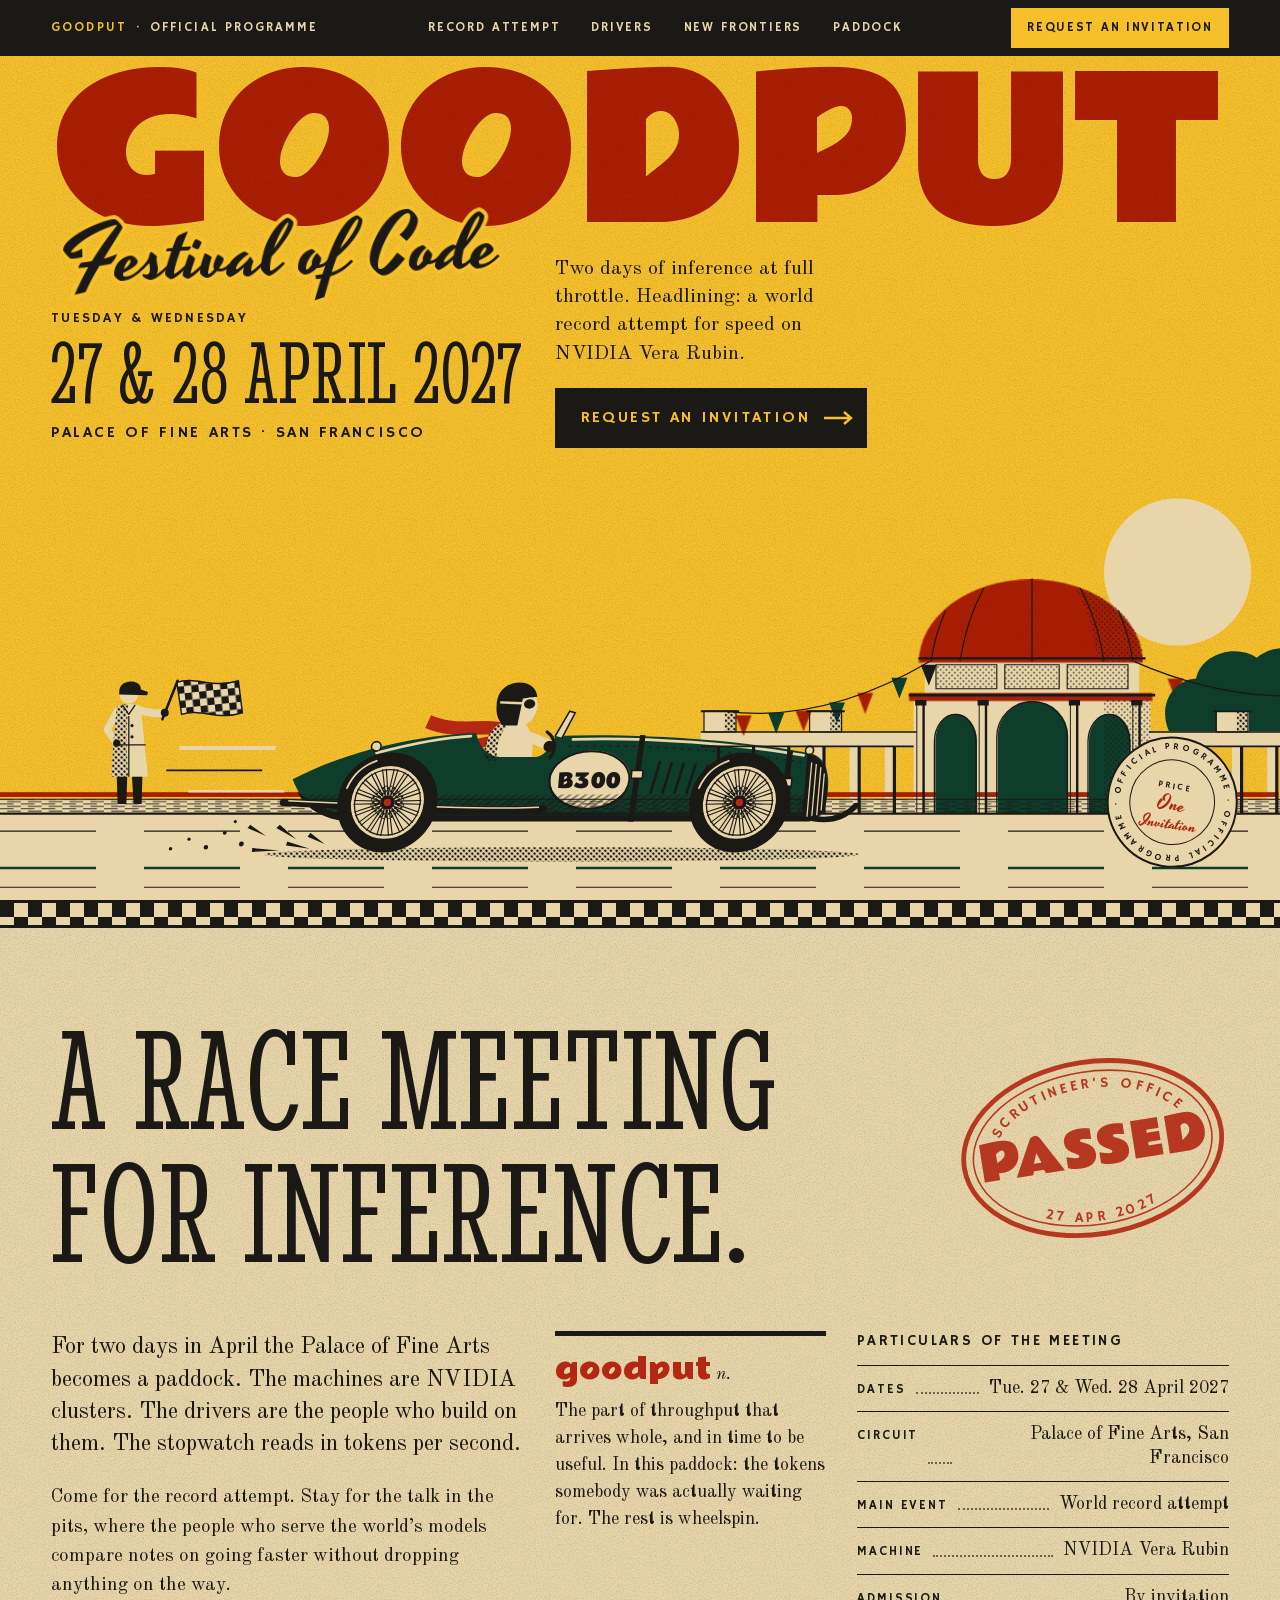
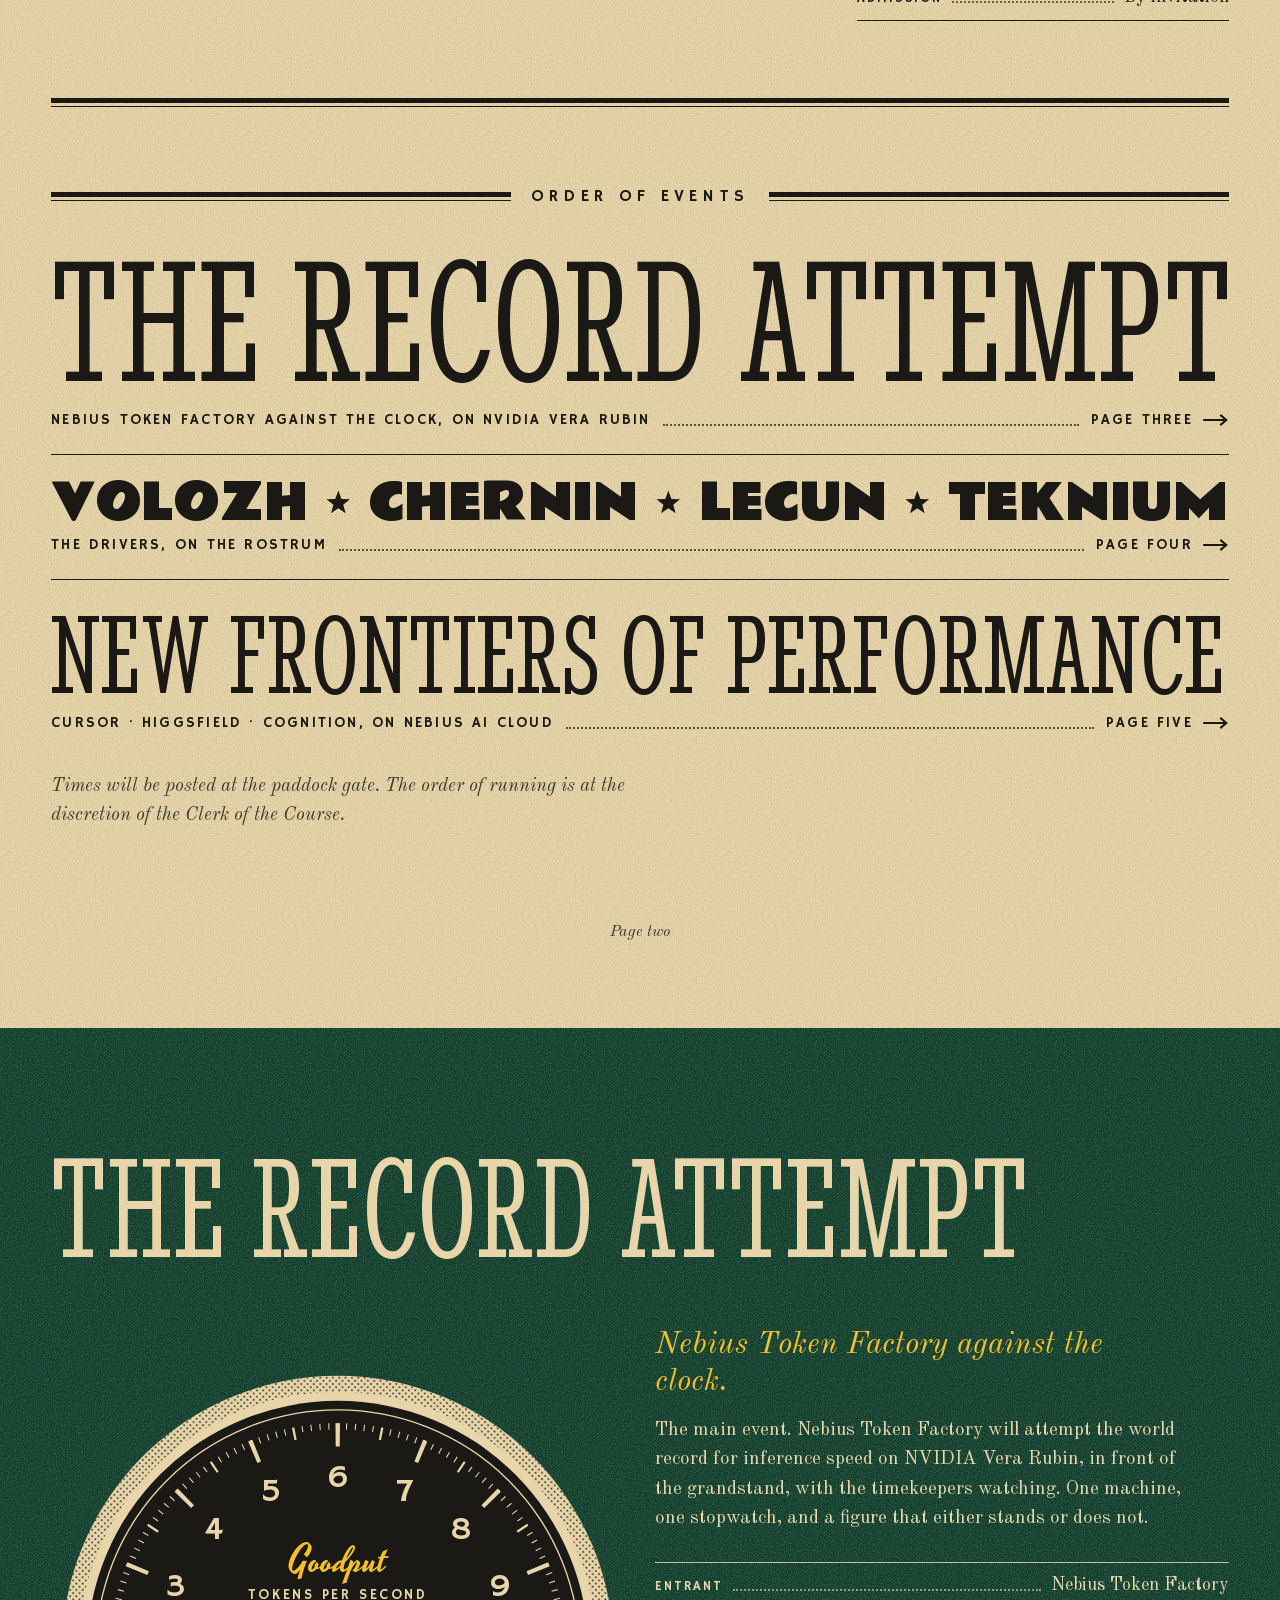
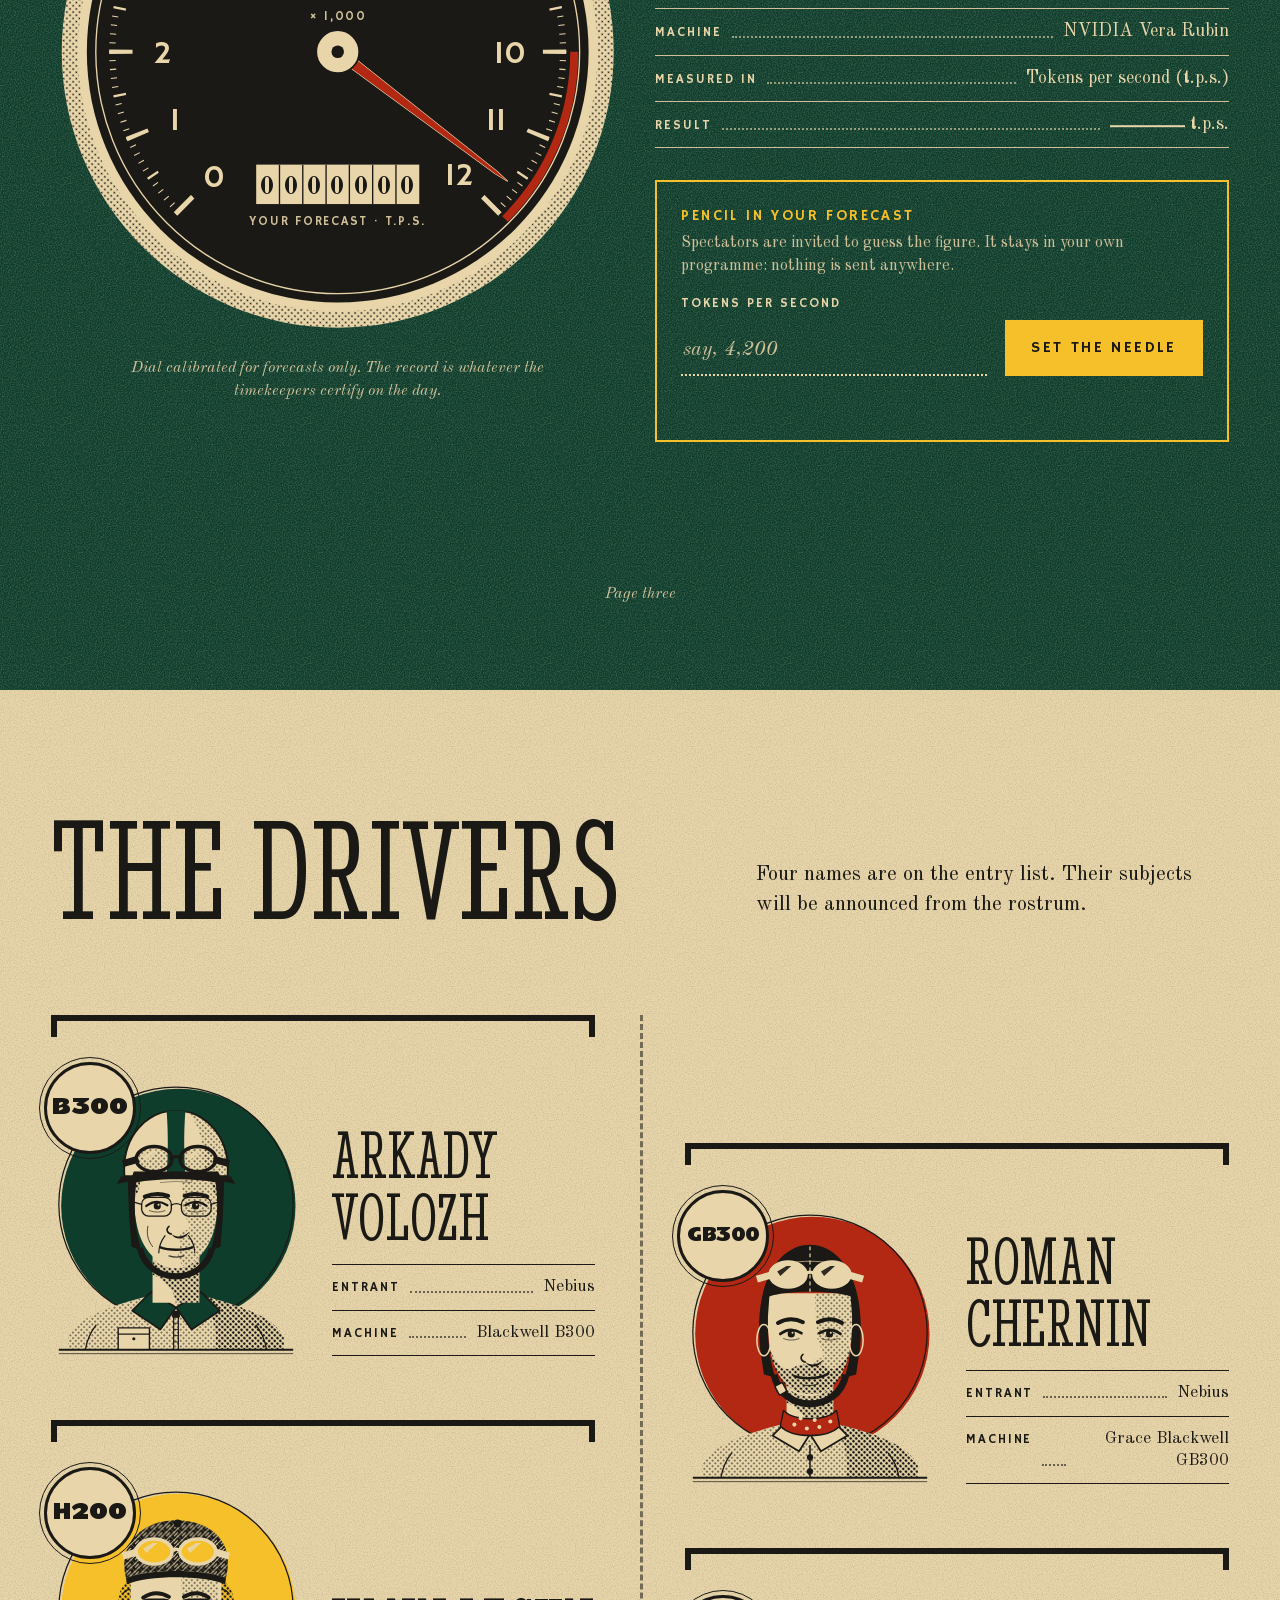
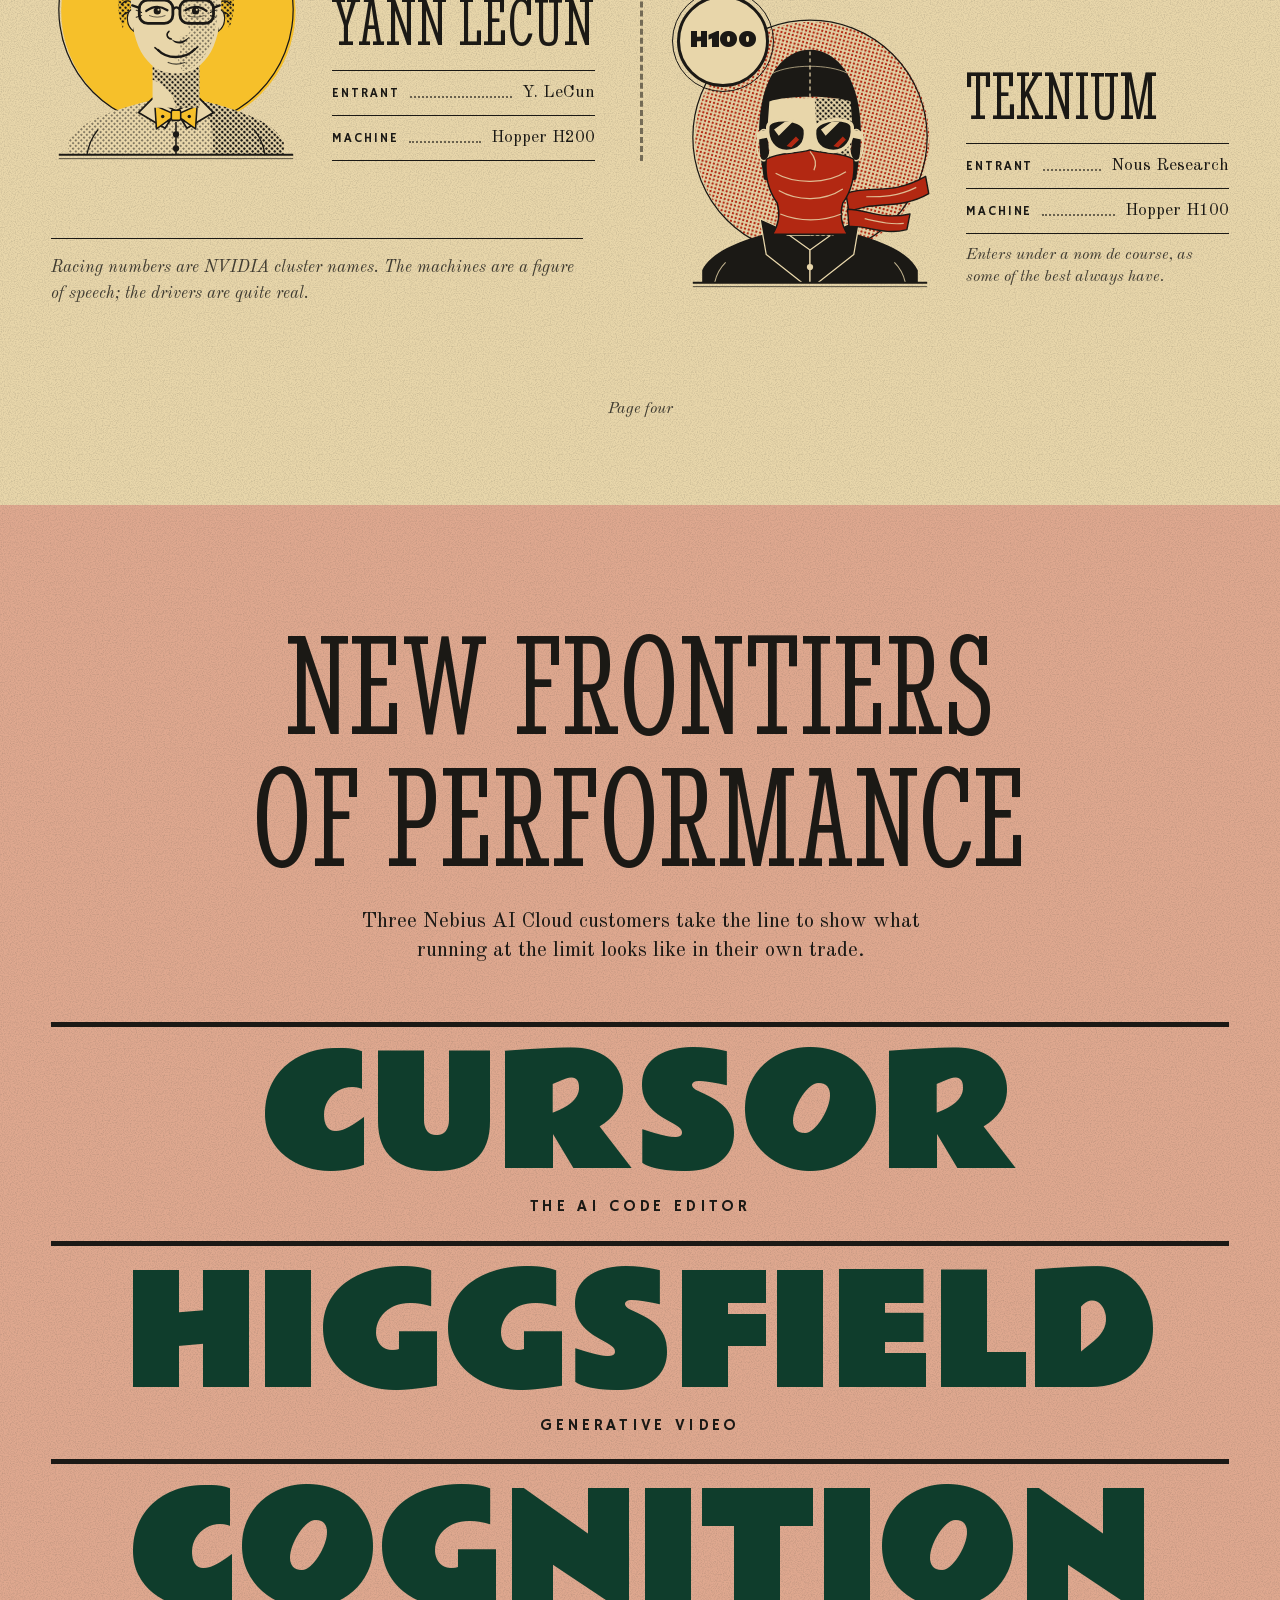
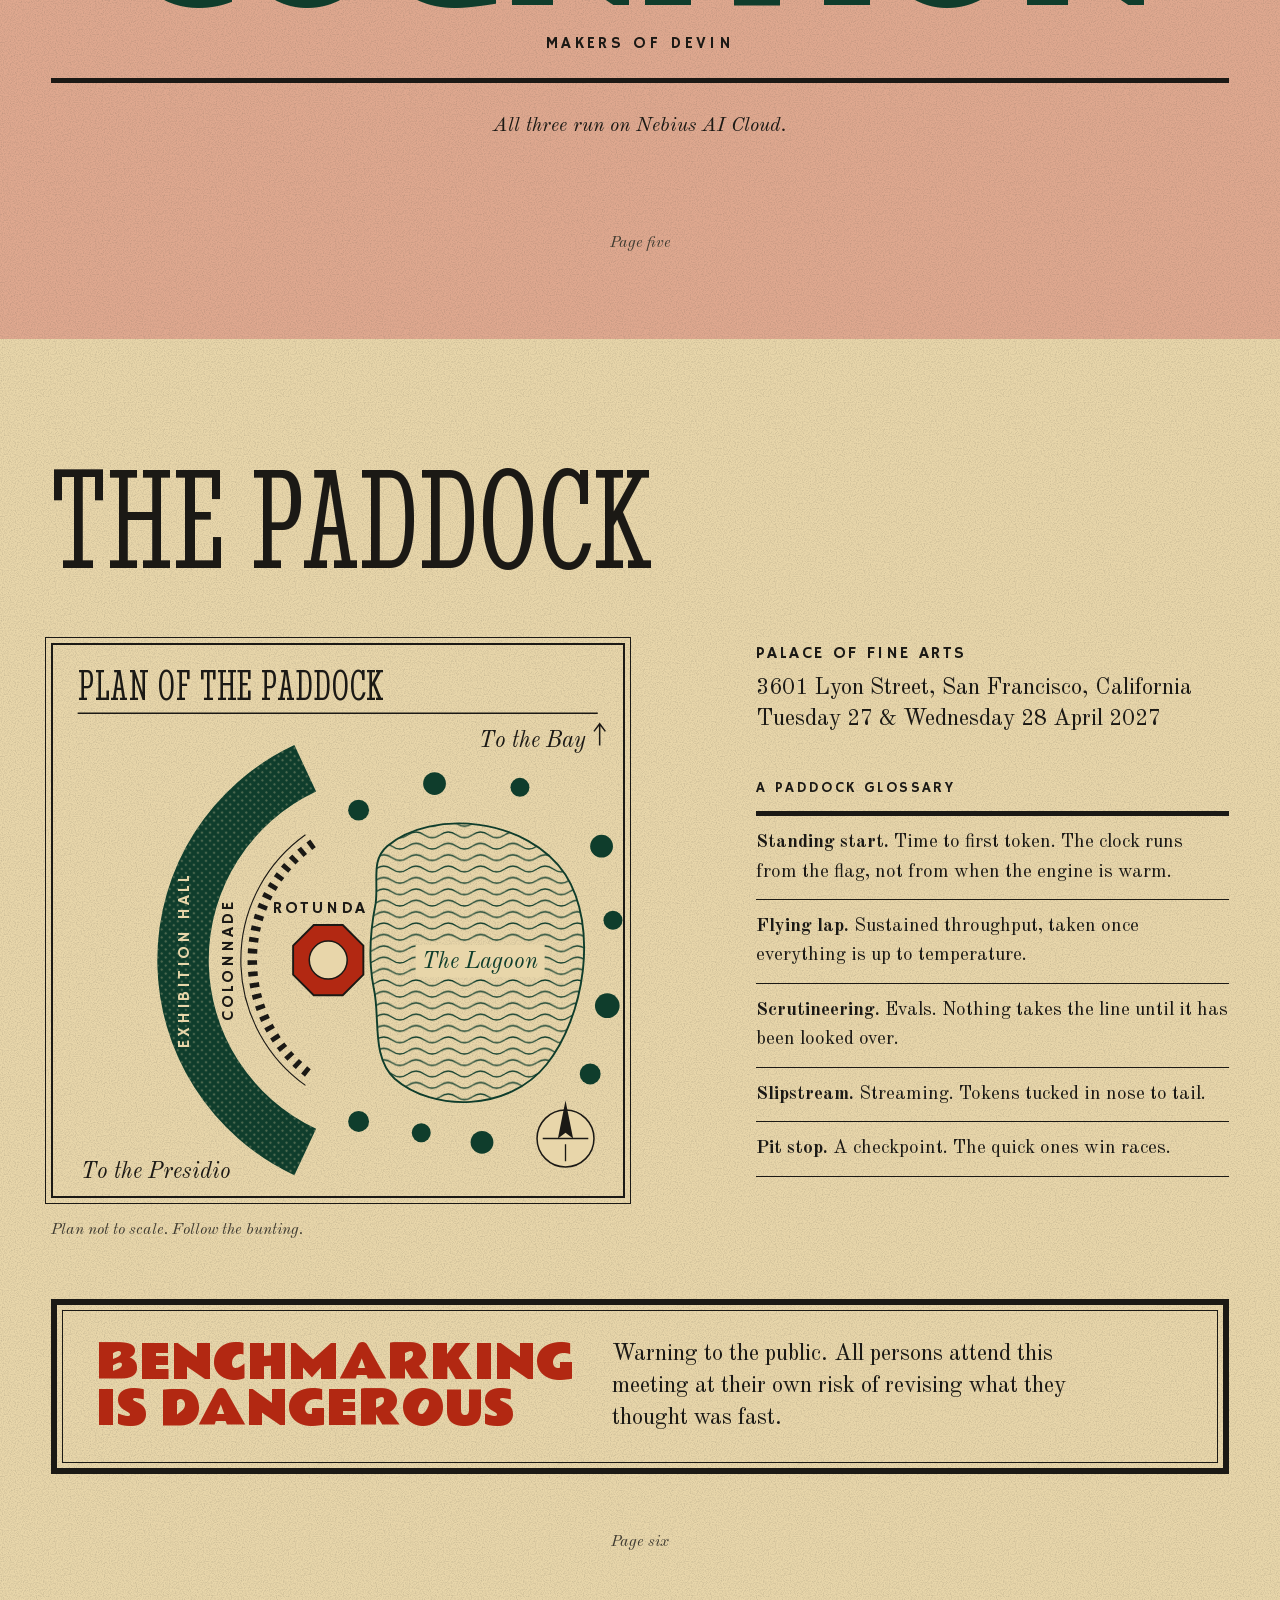
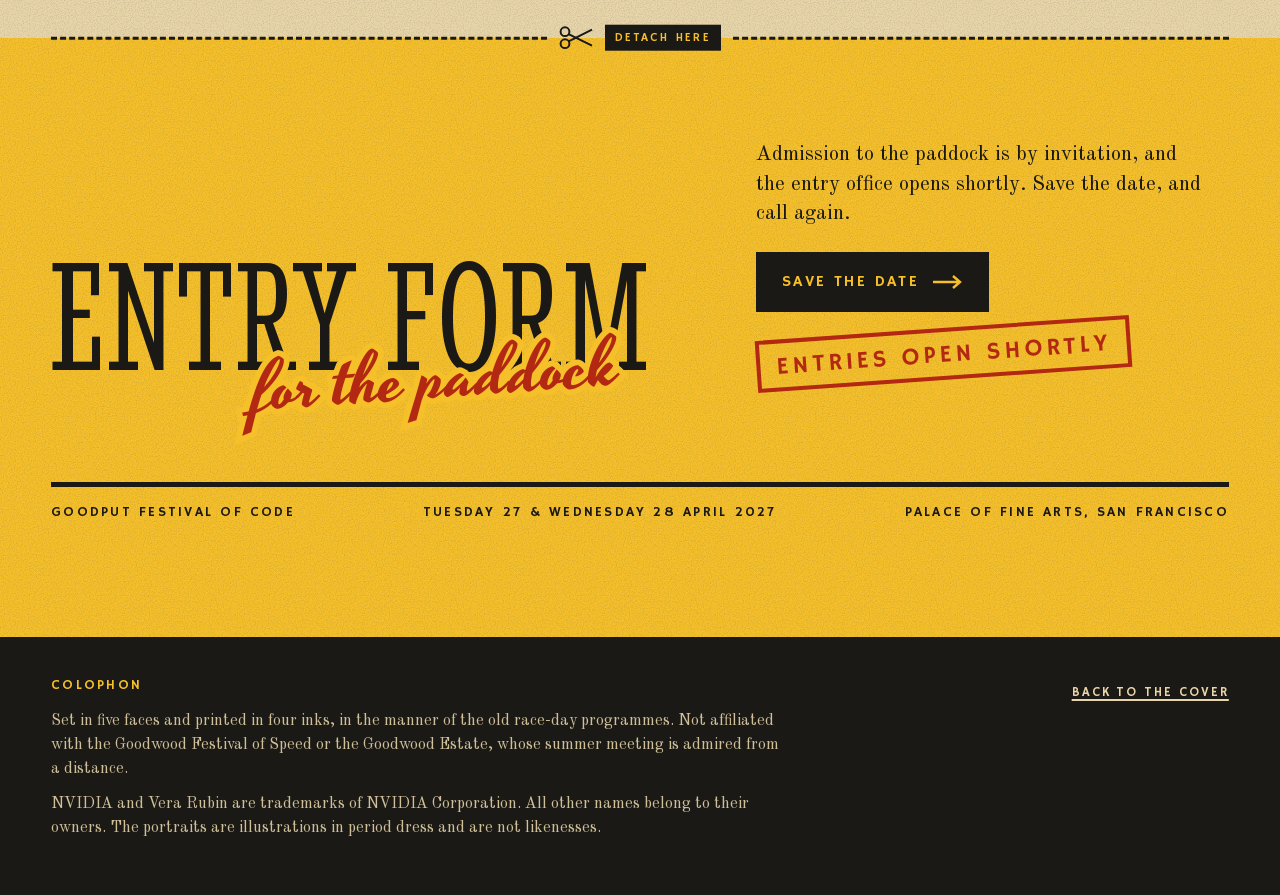
==== commit 8b921e1a: "Apply the design review's fixes to the programme Cover: the script lettering now sits under the titl" ====
--- a/docs/index.html
+++ b/docs/index.html
@@ -29,8 +29,8 @@
     <pattern id="p-straw" width="26" height="6" patternUnits="userSpaceOnUse"><path d="M0 2h17M9 5h17" stroke="#1B1915" stroke-width="1.1"/></pattern>
     <pattern id="p-water" width="34" height="12" patternUnits="userSpaceOnUse"><path d="M0 6 q8.500 -6 17 0 t17 0" fill="none" stroke="#0F3D2C" stroke-width="1.3"/></pattern>
     <pattern id="p-gdots" width="5" height="5" patternUnits="userSpaceOnUse" patternTransform="rotate(20)"><circle cx="2.5" cy="2.5" r="1.3" fill="#0F3D2C"/></pattern>
-    <pattern id="p-check" width="18" height="18" patternUnits="userSpaceOnUse" patternTransform="rotate(-6)"><rect width="18" height="18" fill="#E9DDBF"/><rect width="9" height="9" fill="#1B1915"/><rect x="9" y="9" width="9" height="9" fill="#1B1915"/></pattern>
-    <pattern id="p-bdots" width="6" height="6" patternUnits="userSpaceOnUse" patternTransform="rotate(45)"><circle cx="3" cy="3" r="1.3" fill="#E9DDBF"/></pattern>
+    <pattern id="p-check" width="18" height="18" patternUnits="userSpaceOnUse" patternTransform="rotate(-6)"><rect width="18" height="18" fill="#E8D6AA"/><rect width="9" height="9" fill="#1B1915"/><rect x="9" y="9" width="9" height="9" fill="#1B1915"/></pattern>
+    <pattern id="p-bdots" width="6" height="6" patternUnits="userSpaceOnUse" patternTransform="rotate(45)"><circle cx="3" cy="3" r="1.3" fill="#E8D6AA"/></pattern>
     <g id="spoke"><path d="M0,-9 L5,-42 M0,-9 L-5,-42" stroke="#1B1915" stroke-width="1.4" fill="none"/></g>
     <g id="spokes">
       <use href="#spoke"/><use href="#spoke" transform="rotate(20)"/><use href="#spoke" transform="rotate(40)"/>
@@ -40,12 +40,13 @@
       <use href="#spoke" transform="rotate(240)"/><use href="#spoke" transform="rotate(260)"/><use href="#spoke" transform="rotate(280)"/>
       <use href="#spoke" transform="rotate(300)"/><use href="#spoke" transform="rotate(320)"/><use href="#spoke" transform="rotate(340)"/>
     </g>
+    <symbol id="star" viewBox="0 0 20 20"><path d="M10 .500l2.500 6.700 7.100.300-5.600 4.400 1.900 6.900L10 14.900 4.100 18.800 6 11.900.400 7.500l7.100-.300z"/></symbol>
     <symbol id="arrow" viewBox="0 0 30 14"><path d="M0 7h26M20 1l7 6-7 6" fill="none" stroke="currentColor" stroke-width="2.4"/></symbol>
   </defs>
 </svg>
 
 <header class="masthead">
-  <a class="masthead__name" href="#top">Goodput Festival of Code</a>
+  <a class="masthead__name" href="#top"><span>Goodput<span class="masthead__long"> Festival of Code</span></span> <span class="masthead__sub">Official Programme</span></a>
   <nav aria-label="Programme contents">
     <ul>
       <li><a href="#record">Record attempt</a></li>
@@ -67,58 +68,63 @@
       <span class="cover__script">Festival of Code</span>
     </h1>
     <div class="cover__bill">
-      <div>
+      <div class="cover__when">
         <p class="cover__days caps">Tuesday &amp; Wednesday</p>
         <p class="cover__date">27 &amp; 28 April 2027</p>
-        <p class="cover__venue caps">Palace of Fine Arts · San Francisco</p>
+        <p class="cover__venue caps"><span class="nb">Palace of Fine Arts ·</span> <span class="nb">San Francisco</span></p>
       </div>
-      <div>
-        <p class="cover__offer">Two days of inference at full throttle. Headlining: a world record attempt for speed on NVIDIA Vera Rubin.</p>
+      <p class="cover__offer">Two days of inference at full throttle. Headlining: a world record attempt for speed on NVIDIA Vera Rubin.</p>
+      <div class="cover__act">
         <a class="btn" href="#entry" data-invite>Request an invitation <svg aria-hidden="true"><use href="#arrow"/></svg></a>
       </div>
     </div>
   </div>
 
   <svg class="cover__plate" viewBox="0 0 1600 560" role="img" aria-labelledby="plate-title">
-    <title id="plate-title">A 1930s single-seater racing car, number B300, at speed past the rotunda and colonnade of the Palace of Fine Arts, as a marshal waves the chequered flag.</title>
-
-    <!-- first pass: stock knock-outs and vermilion -->
-    <g class="pass pass--red">
-      <circle class="b" cx="1392" cy="150" r="92"/>
-      <!-- colonnades -->
-      <rect class="b" x="796" y="350" width="270" height="18"/>
-      <path class="b" d="M806,368h14v84h-14z M850,368h14v84h-14z M894,368h14v84h-14z M938,368h14v84h-14z M982,368h14v84h-14z M1026,368h14v84h-14z"/>
-      <rect class="b" x="1356" y="350" width="244" height="18"/>
-      <path class="b" d="M1372,368h14v84h-14z M1416,368h14v84h-14z M1460,368h14v84h-14z M1504,368h14v84h-14z M1548,368h14v84h-14z M1592,368h14v84h-14z"/>
-      <rect class="r" x="800" y="322" width="40" height="28"/>
-      <rect class="r" x="932" y="322" width="40" height="28"/>
-      <!-- rotunda -->
-      <path class="r" d="M1070,262 A140,104 0 0 1 1350,262 Z"/>
-      <rect class="b" x="1076" y="258" width="268" height="46"/>
-      <rect class="b" x="1062" y="304" width="296" height="148"/>
-      <rect class="r" x="1058" y="300" width="304" height="10"/>
-      <!-- bunting, vermilion flags -->
-      <path class="r" d="M841,328h20l-10,26z M916,322h20l-10,26z M993,300h20l-10,26z M1381,282h20l-10,26z M1486,303h20l-10,26z"/>
-      <!-- the flag marshal -->
-      <path class="b" d="M139,352 C139,343 146,338 156,338 C166,338 172,343 173,352 L176,396 L172,440 L158,440 L156,402 L152,440 L138,440 L136,396 Z"/>
-      <path class="n sb" d="M170,348 C182,348 190,340 198,330" stroke-width="10" stroke-linecap="round"/>
-      <path class="n sb" d="M141,350 C134,362 132,374 134,388" stroke-width="9" stroke-linecap="round"/>
-      <circle class="b" cx="156" cy="324" r="11.500"/>
-      <!-- trackside, blurred by speed -->
-      <rect class="r" x="0" y="424" width="1600" height="6"/>
+    <title id="plate-title">A 1930s single-seater racing car, number B300, at speed past the rotunda and colonnade of the Palace of Fine Arts, as a marshal holds out the chequered flag.</title>
+
+    <!-- the stock showing through: nothing is printed here -->
+    <g class="pass pass--stock">
+      <g transform="translate(80 0)"><g class="palace">
+        <circle class="b" cx="1392" cy="150" r="92"/>
+        <rect class="b" x="796" y="350" width="270" height="18"/>
+        <path class="b" d="M806,368h14v84h-14z M850,368h14v84h-14z M894,368h14v84h-14z M938,368h14v84h-14z M982,368h14v84h-14z M1026,368h14v84h-14z"/>
+        <path class="b" d="M800,324h40v26h-40z M932,324h40v26h-40z"/>
+        <rect class="b" x="1356" y="350" width="244" height="18"/>
+        <path class="b" d="M1372,368h14v84h-14z M1416,368h14v84h-14z M1460,368h14v84h-14z M1504,368h14v84h-14z M1548,368h14v84h-14z M1592,368h14v84h-14z"/>
+        <rect class="b" x="1076" y="258" width="268" height="46"/>
+        <rect class="b" x="1062" y="304" width="296" height="148"/>
+      </g></g>
+      <!-- the flag marshal, in his white coat -->
+      <path class="b" d="M146,318 C152,314 170,314 176,318 L180,360 L185,406 L139,406 L142,360 Z"/>
+      <path class="n sb" d="M175,323 C186,326 196,328 206,326" stroke-width="10" stroke-linecap="round"/>
+      <path class="n sb" d="M147,323 L134,347 L146,364" stroke-width="9" stroke-linecap="round" stroke-linejoin="round"/>
+      <circle class="b" cx="161" cy="303" r="11.500"/>
+      <!-- trackside and road -->
       <rect class="b" x="0" y="434" width="1600" height="18"/>
       <rect class="b" x="0" y="452" width="1600" height="108"/>
     </g>
 
+    <!-- first pass: vermilion, overprinting whatever lies beneath it -->
+    <g class="pass pass--red">
+      <g transform="translate(80 0)"><g class="palace">
+        <path class="r" d="M1070,262 A140,104 0 0 1 1350,262 Z"/>
+        <rect class="r" x="1058" y="300" width="304" height="10"/>
+        <path class="r" d="M841,328h20l-10,26z M916,322h20l-10,26z M993,300h20l-10,26z M1381,282h20l-10,26z M1486,303h20l-10,26z"/>
+      </g></g>
+      <rect class="r" x="0" y="424" width="1600" height="6"/>
+    </g>
+
     <!-- second pass: racing green, and what is knocked out of it -->
     <g class="pass pass--green">
-      <path class="g" d="M1380,350 C1366,318 1384,286 1414,284 C1420,254 1462,240 1490,258 C1516,236 1562,246 1574,276 C1596,274 1612,292 1608,316 L1608,350 Z"/>
-      <rect class="r" x="1440" y="322" width="40" height="28"/>
-      <rect class="r" x="1560" y="322" width="40" height="28"/>
-      <path class="g" d="M1166,452 L1166,356 A44,44 0 0 1 1254,356 L1254,452 Z"/>
-      <path class="g" d="M1088,452 L1088,362 A26,34 0 0 1 1140,362 L1140,452 Z"/>
-      <path class="g" d="M1280,452 L1280,362 A26,34 0 0 1 1332,362 L1332,452 Z"/>
-      <path class="g" d="M879,327h20l-10,26z M955,314h20l-10,26z M1033,283h20l-10,26z M1433,296h20l-10,26z M1538,305h20l-10,26z"/>
+      <g transform="translate(80 0)"><g class="palace">
+        <path class="g" d="M1380,350 C1366,318 1384,286 1414,284 C1420,254 1462,240 1490,258 C1516,236 1562,246 1574,276 C1596,274 1612,292 1608,316 L1608,350 Z"/>
+        <path class="b" d="M1440,324h40v26h-40z"/>
+        <path class="g" d="M1166,452 L1166,356 A44,44 0 0 1 1254,356 L1254,452 Z"/>
+        <path class="g" d="M1088,452 L1088,362 A26,34 0 0 1 1140,362 L1140,452 Z"/>
+        <path class="g" d="M1280,452 L1280,362 A26,34 0 0 1 1332,362 L1332,452 Z"/>
+        <path class="g" d="M879,327h20l-10,26z M955,314h20l-10,26z M1033,283h20l-10,26z M1433,296h20l-10,26z"/>
+      </g></g>
 
       <g transform="translate(330 258) skewX(-5)">
         <g class="car__body">
@@ -141,30 +147,38 @@
 
     <!-- third pass: the key plate, in black -->
     <g class="pass pass--ink">
-      <!-- rotunda keylines -->
-      <path d="M1262,167 A140,104 0 0 1 1350,262 L1292,262 Q1286,206 1262,167 Z" fill="url(#p-ht1)"/>
-      <path class="n si" d="M1210,158 L1210,262 M1150,170 Q1128,210 1120,262 M1270,170 Q1292,210 1300,262 M1102,198 Q1088,230 1084,262 M1318,198 Q1332,230 1336,262" stroke-width="1.5"/>
-      <path class="n si" d="M1068,258 L1352,258" stroke-width="3"/>
-      <path class="n si" d="M1056,304 L1364,304" stroke-width="3.5"/>
-      <path d="M1090,266h76v30h-76z M1176,266h68v30h-68z M1254,266h76v30h-76z" fill="url(#p-ht1)" stroke="#1B1915" stroke-width="1.4"/>
-      <path d="M1300,310 L1358,310 L1358,452 L1300,452 Z" fill="url(#p-ht1)"/>
-      <path class="n si" d="M1166,452 L1166,356 A44,44 0 0 1 1254,356 L1254,452 M1088,452 L1088,362 A26,34 0 0 1 1140,362 L1140,452 M1280,452 L1280,362 A26,34 0 0 1 1332,362 L1332,452" stroke-width="1.6"/>
-      <path class="i" d="M1073,316h3v136h-3z M1151,316h3v136h-3z M1265,316h3v136h-3z M1343,316h3v136h-3z M1064,310h14v7h-14z M1142,310h14v7h-14z M1256,310h14v7h-14z M1334,310h14v7h-14z"/>
-      <path class="n si" d="M1066,316 L1066,452 M1144,316 L1144,452 M1258,316 L1258,452 M1336,316 L1336,452" stroke-width="1.2"/>
-      <!-- colonnade keylines -->
-      <path class="n si" d="M796,350 L1066,350 M796,368 L1062,368 M1356,350 L1600,350 M1358,368 L1600,368" stroke-width="2"/>
-      <path class="i" d="M816,368h4v84h-4z M860,368h4v84h-4z M904,368h4v84h-4z M948,368h4v84h-4z M992,368h4v84h-4z M1036,368h4v84h-4z M1382,368h4v84h-4z M1426,368h4v84h-4z M1470,368h4v84h-4z M1514,368h4v84h-4z M1558,368h4v84h-4z"/>
-      <path class="n si" d="M800,322h40v28h-40z M932,322h40v28h-40z M1440,322h40v28h-40z M1560,322h40v28h-40z" stroke-width="1.5"/>
-      <!-- bunting strings and the black flags -->
-      <path class="n si" d="M826,326 Q950,340 1082,262 M1338,262 Q1470,320 1600,300" stroke-width="1.5"/>
-      <path class="i" d="M1071,266h20l-10,26z"/>
+      <g transform="translate(80 0)"><g class="palace">
+        <!-- rotunda -->
+        <path d="M1262,167 A140,104 0 0 1 1350,262 L1292,262 Q1286,206 1262,167 Z" fill="url(#p-ht1)"/>
+        <path class="n si" d="M1210,158 L1210,262 M1150,170 Q1128,210 1120,262 M1270,170 Q1292,210 1300,262 M1102,198 Q1088,230 1084,262 M1318,198 Q1332,230 1336,262" stroke-width="1.5"/>
+        <path class="n si" d="M1068,258 L1352,258" stroke-width="3"/>
+        <path class="n si" d="M1056,304 L1364,304" stroke-width="3.5"/>
+        <path d="M1090,266h76v30h-76z M1176,266h68v30h-68z M1254,266h76v30h-76z" fill="url(#p-ht1)" stroke="#1B1915" stroke-width="1.4"/>
+        <path d="M1300,310 L1358,310 L1358,452 L1300,452 Z" fill="url(#p-ht1)"/>
+        <path class="n si" d="M1166,452 L1166,356 A44,44 0 0 1 1254,356 L1254,452 M1088,452 L1088,362 A26,34 0 0 1 1140,362 L1140,452 M1280,452 L1280,362 A26,34 0 0 1 1332,362 L1332,452" stroke-width="1.6"/>
+        <path class="i" d="M1073,316h3v136h-3z M1151,316h3v136h-3z M1265,316h3v136h-3z M1343,316h3v136h-3z M1064,310h14v7h-14z M1142,310h14v7h-14z M1256,310h14v7h-14z M1334,310h14v7h-14z"/>
+        <path class="n si" d="M1066,316 L1066,452 M1144,316 L1144,452 M1258,316 L1258,452 M1336,316 L1336,452" stroke-width="1.2"/>
+        <!-- colonnades and their urn boxes -->
+        <path class="n si" d="M796,350 L1066,350 M796,368 L1062,368 M1356,350 L1600,350 M1358,368 L1600,368" stroke-width="2"/>
+        <path class="i" d="M816,368h4v84h-4z M860,368h4v84h-4z M904,368h4v84h-4z M948,368h4v84h-4z M992,368h4v84h-4z M1036,368h4v84h-4z M1382,368h4v84h-4z M1426,368h4v84h-4z M1470,368h4v84h-4z M1514,368h4v84h-4z M1558,368h4v84h-4z"/>
+        <path d="M800,324h40v26h-40z M932,324h40v26h-40z M1440,324h40v26h-40z" fill="none" stroke="#1B1915" stroke-width="1.5"/>
+        <path d="M826,324h14v26h-14z M958,324h14v26h-14z M1466,324h14v26h-14z" fill="url(#p-ht2)"/>
+        <path class="n si" d="M796,324 L844,324 M928,324 L976,324 M1436,324 L1484,324" stroke-width="2.4"/>
+        <!-- bunting strings and the black flags -->
+        <path class="n si" d="M826,324 Q950,340 1082,262 M1338,262 Q1470,320 1600,300" stroke-width="1.5"/>
+        <path class="i" d="M1071,266h20l-10,26z M1538,305h20l-10,26z"/>
+      </g></g>
+
       <!-- the flag marshal, keyed -->
-      <path d="M210,300 C232,292 252,310 282,298 L288,340 C258,352 238,334 214,344 Z" fill="url(#p-check)" stroke="#1B1915" stroke-width="1.8" stroke-linejoin="round"/>
-      <path class="n si" d="M196,334 L214,292" stroke-width="3.2" stroke-linecap="round"/>
-      <path class="i" d="M143,321 C143,310 152,306 160,307 C167,308 171,313 170,318 L178,321 L177,324 L143,324 Z"/>
-      <path d="M158,338 C166,338 172,343 173,352 L176,396 L172,440 L162,440 L162,400 C164,380 164,356 158,338 Z" fill="url(#p-ht2)"/>
-      <path class="n si" d="M156,402 L156,440 M137,384 L175,384" stroke-width="1.6"/>
-      <circle class="i" cx="198" cy="330" r="5"/>
+      <path d="M221,288 C244,280 266,296 298,286 L303,326 C273,336 250,320 227,328 Z" fill="url(#p-check)" stroke="#1B1915" stroke-width="1.8" stroke-linejoin="round"/>
+      <path class="n si" d="M203,334 L222,286" stroke-width="3.2" stroke-linecap="round"/>
+      <path class="i" d="M149,300 C149,290 158,286 166,287 C173,288 177,293 176,297 L185,300 L184,304 L149,303 Z"/>
+      <path d="M146,318 C149,316 154,315 160,315 L158,360 L160,406 L139,406 L142,360 Z" fill="url(#p-ht2)"/>
+      <path class="i" d="M146,406 L159,406 L158,440 L147,440 Z M165,406 L178,406 L177,440 L167,440 Z"/>
+      <path class="n si" d="M153,316 L161,328 L169,316 M161,330 L161,406 M142,366 L182,366" stroke-width="1.6" stroke-linejoin="round"/>
+      <circle class="i" cx="165" cy="342" r="2"/><circle class="i" cx="165" cy="356" r="2"/>
+      <circle class="i" cx="206" cy="326" r="5"/><circle class="i" cx="146" cy="364" r="4.500"/>
+
       <!-- trackside -->
       <rect x="0" y="434" width="1600" height="18" fill="url(#p-straw)"/>
       <path class="n si" d="M0,434 L1600,434" stroke-width="1.4"/>
@@ -182,8 +196,8 @@
         <path class="n sb streak streak--slow" d="M-80,166 L46,166" stroke-width="3"/>
         <g class="dust">
           <path class="i" d="M96,232 l-22,-9 3,-5z M78,238 l-30,-4 1,-5z M60,226 l-26,-14 4,-4z M40,240 l-34,2 0,-5z M22,222 l-24,-10 3,-4z"/>
-          <circle class="i" cx="-8" cy="232" r="3"/><circle class="i" cx="-30" cy="218" r="2.4"/><circle class="i" cx="-52" cy="236" r="2.8"/>
-          <circle class="i" cx="-74" cy="226" r="2"/><circle class="i" cx="-18" cy="204" r="2"/><circle class="i" cx="-96" cy="238" r="2.2"/>
+          <circle class="i" cx="-8" cy="232" r="3"/><circle class="i" cx="-30" cy="218" r="2.400"/><circle class="i" cx="-52" cy="236" r="2.800"/>
+          <circle class="i" cx="-74" cy="226" r="2"/><circle class="i" cx="-18" cy="204" r="2"/><circle class="i" cx="-96" cy="238" r="2.200"/>
         </g>
 
         <g class="car__body">
@@ -217,7 +231,7 @@
           <g class="spin"><use href="#spokes"/></g>
           <circle class="n si" r="54" stroke-width="17"/><circle class="n si" r="41" stroke-width="1.6"/>
           <path class="n sb" d="M-52,-18 A55,55 0 0 1 -18,-52" stroke-width="2.4" stroke-linecap="round"/>
-          <circle class="i" r="9"/><circle class="r" r="4.6"/>
+          <circle class="i" r="9"/><circle class="r" r="4.600"/>
         </g>
         <!-- front wheel -->
         <g transform="translate(610 180)">
@@ -225,7 +239,7 @@
           <g class="spin"><use href="#spokes"/></g>
           <circle class="n si" r="54" stroke-width="17"/><circle class="n si" r="41" stroke-width="1.6"/>
           <path class="n sb" d="M-52,-18 A55,55 0 0 1 -18,-52" stroke-width="2.4" stroke-linecap="round"/>
-          <circle class="i" r="9"/><circle class="r" r="4.6"/>
+          <circle class="i" r="9"/><circle class="r" r="4.600"/>
         </g>
       </g>
     </g>
@@ -292,13 +306,13 @@
       </li>
       <li>
         <a class="event" href="#drivers">
-          <span class="event__name" data-fit><span>Volozh · Chernin · LeCun · Teknium</span></span>
+          <span class="event__name event__name--fat" data-fit><span><span class="nb">Volozh <svg class="star" aria-hidden="true"><use href="#star"/></svg> Chernin <svg class="star" aria-hidden="true"><use href="#star"/></svg></span> <span class="nb">LeCun <svg class="star" aria-hidden="true"><use href="#star"/></svg> Teknium</span></span></span>
           <span class="event__who"><span>The drivers, on the rostrum</span><span class="card__dots"></span><span class="event__go">Page four <svg aria-hidden="true"><use href="#arrow"/></svg></span></span>
         </a>
       </li>
       <li>
         <a class="event" href="#frontiers">
-          <span class="event__name" data-fit><span>New Frontiers of Performance</span></span>
+          <span class="event__name" data-fit><span><span class="nb">New Frontiers</span> <span class="nb">of Performance</span></span></span>
           <span class="event__who"><span>Cursor · Higgsfield · Cognition, on Nebius AI Cloud</span><span class="card__dots"></span><span class="event__go">Page five <svg aria-hidden="true"><use href="#arrow"/></svg></span></span>
         </a>
       </li>
@@ -342,28 +356,27 @@
           <text class="dial__num" x="512" y="320" dy=".35em">10</text>
           <text class="dial__num" x="497" y="395" dy=".35em">11</text>
           <text class="dial__num" x="456" y="456" dy=".35em">12</text>
-          <text class="dial__maker" x="320" y="232">Goodput</text>
-          <text class="dial__label" x="320" y="262">Tokens per second</text>
-          <text class="dial__fine" x="320" y="282">× 1,000 · Chronometric</text>
+          <text class="dial__maker" x="320" y="230">Goodput</text>
+          <text class="dial__label" x="320" y="261">Tokens per second</text>
+          <text class="dial__fine" x="320" y="285">× 1,000</text>
           <!-- odometer -->
-          <rect class="b" x="215" y="398" width="210" height="46"/>
-          <path class="n si" d="M245,398v46 M275,398v46 M305,398v46 M335,398v46 M365,398v46 M395,398v46" stroke-width="1.6"/>
+          <rect class="b" x="229" y="446" width="182" height="44"/>
+          <path class="n si" d="M255,446v44 M281,446v44 M307,446v44 M333,446v44 M359,446v44 M385,446v44" stroke-width="1.5"/>
           <g class="dial__digits">
-            <text class="dial__digit" x="230" y="432">0</text><text class="dial__digit" x="260" y="432">0</text>
-            <text class="dial__digit" x="290" y="432">0</text><text class="dial__digit" x="320" y="432">0</text>
-            <text class="dial__digit" x="350" y="432">0</text><text class="dial__digit" x="380" y="432">0</text>
-            <text class="dial__digit" x="410" y="432">0</text>
+            <text class="dial__digit" x="242" y="479">0</text><text class="dial__digit" x="268" y="479">0</text>
+            <text class="dial__digit" x="294" y="479">0</text><text class="dial__digit" x="320" y="479">0</text>
+            <text class="dial__digit" x="346" y="479">0</text><text class="dial__digit" x="372" y="479">0</text>
+            <text class="dial__digit" x="398" y="479">0</text>
           </g>
-          <text class="dial__fine" x="320" y="466">Your forecast · T.P.S.</text>
+          <text class="dial__fine" x="320" y="513">Your forecast · t.p.s.</text>
         </g>
         <g class="dial__stamp">
-          <rect class="i" x="196" y="486" width="248" height="46"/>
-          <rect class="n sy" x="196" y="486" width="248" height="46" stroke-width="3"/>
-          <text x="320" y="518" text-anchor="middle">Off the clock</text>
+          <rect class="i" x="222" y="532" width="196" height="38"/>
+          <rect class="n sy" x="222" y="532" width="196" height="38" stroke-width="3"/>
+          <text x="320" y="558.500" text-anchor="middle">Off the clock</text>
         </g>
         <g class="dial__needle">
           <path class="r" d="M314,320 L318.400,98 L320,82 L321.600,98 L326,320 Z"/>
-          <path class="r" d="M312,320 L328,320 L325,376 L315,376 Z"/>
         </g>
         <circle class="b" cx="320" cy="320" r="24"/>
         <circle class="n si" cx="320" cy="320" r="24" stroke-width="2"/>
@@ -412,7 +425,7 @@
 
     <div class="grid">
       <article class="slot">
-          <figure class="slot__plate"><img src="assets/img/driver-volozh.svg" width="320" height="380" alt="Arkady Volozh, drawn as a racing driver in a 1950s hard helmet with goggles raised." loading="lazy"><span class="roundel"><span class="visually-hidden">Racing number </span>B300</span></figure>
+          <figure class="slot__plate"><img src="assets/img/driver-volozh.svg" width="320" height="380" alt="Arkady Volozh, drawn as a racing driver in a 1950s hard helmet with goggles raised, in racing overalls." loading="lazy"><span class="roundel"><span class="visually-hidden">Racing number </span>B300</span></figure>
           <div class="slot__entry">
             <h3>Arkady Volozh</h3>
             <dl class="card">
@@ -434,7 +447,7 @@
       </article>
 
       <article class="slot">
-          <figure class="slot__plate"><img src="assets/img/driver-lecun.svg" width="320" height="380" alt="Yann LeCun, drawn as a racing driver in a reversed tweed cap, round spectacles and a spotted bow tie." loading="lazy"><span class="roundel"><span class="visually-hidden">Racing number </span>H200</span></figure>
+          <figure class="slot__plate"><img src="assets/img/driver-lecun.svg" width="320" height="380" alt="Yann LeCun, drawn as a racing driver in a reversed tweed cap and round spectacles, in racing overalls with a spotted bow tie." loading="lazy"><span class="roundel"><span class="visually-hidden">Racing number </span>H200</span></figure>
           <div class="slot__entry">
             <h3>Yann LeCun</h3>
             <dl class="card">
@@ -465,7 +478,7 @@
 <!-- ============ PAGE FIVE: THE INSERT ============ -->
 <section class="page page--salmon" id="frontiers" aria-labelledby="frontiers-title">
   <div class="sheet insert">
-    <h2 class="bill" id="frontiers-title">New Frontiers of Performance</h2>
+    <h2 class="bill" id="frontiers-title"><span class="nb">New Frontiers</span> <span class="nb">of Performance</span></h2>
     <p class="insert__lede">Three Nebius AI Cloud customers take the line to show what running at the limit looks like in their own trade.</p>
     <ul class="entrants">
       <li><span class="entrant__name" data-fit data-fit-max="150"><span>Cursor</span></span><span class="entrant__trade">The AI code editor</span></li>
@@ -563,17 +576,22 @@
       <span class="coupon__script" aria-hidden="true">for the paddock</span>
     </div>
     <div class="coupon__body">
-      <p>Admission to the paddock is by invitation. Send in your entry and the Secretary of the Meeting will reply.</p>
-      <div class="coupon__actions">
-        <a class="btn" href="#entry-closed" data-invite="final">Request an invitation <svg aria-hidden="true"><use href="#arrow"/></svg></a>
-        <a class="coupon__date-link" href="assets/goodput-festival-of-code.ics" download>Save the date</a>
+      <div class="coupon__closed" id="entry-closed">
+        <p>Admission to the paddock is by invitation, and the entry office opens shortly. Save the date, and call again.</p>
+        <div class="coupon__actions">
+          <a class="btn" href="assets/goodput-festival-of-code.ics" download>Save the date <svg aria-hidden="true"><use href="#arrow"/></svg></a>
+          <span class="stamp">Entries open shortly</span>
+        </div>
       </div>
-      <div class="coupon__closed" id="entry-closed" role="status" tabindex="-1">
-        <span class="stamp">Entries open shortly</span>
-        <p>The entry office is not yet receiving forms. Save the date, and call again.</p>
+      <div class="coupon__open" id="entry-open" hidden>
+        <p>Admission to the paddock is by invitation. Send in your entry and the Secretary of the Meeting will reply.</p>
+        <div class="coupon__actions">
+          <a class="btn" href="#entry" data-invite>Request an invitation <svg aria-hidden="true"><use href="#arrow"/></svg></a>
+          <a class="coupon__date-link" href="assets/goodput-festival-of-code.ics" download>Save the date</a>
+        </div>
       </div>
     </div>
-    <p class="coupon__particulars caps"><span>Goodput Festival of Code</span><span>Tuesday 27 &amp; Wednesday 28 April 2027</span><span>Palace of Fine Arts, San Francisco</span></p>
+    <p class="coupon__particulars caps"><span>Goodput Festival of Code</span><span><span class="nb">Tuesday 27 &amp; Wednesday 28</span> <span class="nb">April 2027</span></span><span>Palace of Fine Arts, San Francisco</span></p>
   </div>
 </section>
 
--- a/docs/assets/css/programme.css
+++ b/docs/assets/css/programme.css
@@ -11,14 +11,14 @@
 
 :root {
   /* inks and stocks */
-  --stock: #E9DDBF;
+  --stock: #E8D6AA;
   --ink: #1B1915;
   --green: #0F3D2C;
-  --red: #B82B16;
+  --red: #B22812;
   --yellow: #F6C02A;
   --salmon: #DFA88F;
   --ink-soft: #3F3B31;      /* ink screened back on buff, for secondary text */
-  --stock-soft: #CFC6AB;    /* buff screened back on green and ink */
+  --stock-soft: #CFC09A;    /* buff screened back on green and ink */
 
   /* voices */
   --f-poster: "Rammetto One", ui-rounded, system-ui, sans-serif;
@@ -36,8 +36,8 @@
   --ease-out: cubic-bezier(.16, 1, .3, 1);
 
   /* paper tooth: dark flecks for light stock, light flecks for dark plates */
-  --grain: url("data:image/svg+xml,%3Csvg xmlns='http://www.w3.org/2000/svg' width='240' height='240'%3E%3Cfilter id='n'%3E%3CfeTurbulence type='fractalNoise' baseFrequency='.85' numOctaves='2' stitchTiles='stitch'/%3E%3CfeColorMatrix values='0 0 0 0 .1 0 0 0 0 .09 0 0 0 0 .07 0 0 0 .5 -.17'/%3E%3C/filter%3E%3Crect width='100%25' height='100%25' filter='url(%23n)'/%3E%3C/svg%3E");
-  --grain-light: url("data:image/svg+xml,%3Csvg xmlns='http://www.w3.org/2000/svg' width='240' height='240'%3E%3Cfilter id='n'%3E%3CfeTurbulence type='fractalNoise' baseFrequency='.85' numOctaves='2' stitchTiles='stitch'/%3E%3CfeColorMatrix values='0 0 0 0 .91 0 0 0 0 .87 0 0 0 0 .75 0 0 0 .42 -.16'/%3E%3C/filter%3E%3Crect width='100%25' height='100%25' filter='url(%23n)'/%3E%3C/svg%3E");
+  --grain: url("data:image/svg+xml,%3Csvg xmlns='http://www.w3.org/2000/svg' width='240' height='240'%3E%3Cfilter id='n'%3E%3CfeTurbulence type='fractalNoise' baseFrequency='.85' numOctaves='2' stitchTiles='stitch'/%3E%3CfeColorMatrix values='0 0 0 0 .1 0 0 0 0 .09 0 0 0 0 .07 0 0 0 .42 -.17'/%3E%3C/filter%3E%3Crect width='100%25' height='100%25' filter='url(%23n)'/%3E%3C/svg%3E");
+  --grain-light: url("data:image/svg+xml,%3Csvg xmlns='http://www.w3.org/2000/svg' width='240' height='240'%3E%3Cfilter id='n'%3E%3CfeTurbulence type='fractalNoise' baseFrequency='.85' numOctaves='2' stitchTiles='stitch'/%3E%3CfeColorMatrix values='0 0 0 0 .91 0 0 0 0 .84 0 0 0 0 .67 0 0 0 .42 -.16'/%3E%3C/filter%3E%3Crect width='100%25' height='100%25' filter='url(%23n)'/%3E%3C/svg%3E");
 }
 
 *, *::before, *::after { box-sizing: border-box; }
@@ -76,6 +76,8 @@
 }
 .skip:focus { top: 68px; }
 
+.nb { white-space: nowrap; }
+
 .visually-hidden {
   position: absolute; width: 1px; height: 1px; overflow: hidden;
   clip-path: inset(50%); white-space: nowrap;
@@ -110,17 +112,20 @@
   background: var(--ink); color: var(--stock);
 }
 .masthead__name {
+  display: flex; align-items: baseline; gap: .7em; padding-block: 10px;
   font-family: var(--f-caps); text-transform: uppercase; letter-spacing: .16em;
   font-size: .8125rem; color: var(--yellow); text-decoration: none; white-space: nowrap;
-  padding-block: 10px;
-}
+}
+.masthead__sub { color: var(--stock); }
+.masthead__sub::before { content: "·"; margin-right: .7em; color: var(--stock-soft); }
 .masthead nav ul { display: flex; gap: clamp(14px, 2.4vw, 38px); list-style: none; margin: 0; padding: 0; }
 .masthead nav a {
   display: block; padding-block: 12px;
   font-family: var(--f-caps); text-transform: uppercase; letter-spacing: .14em;
   font-size: .8125rem; color: var(--stock); text-decoration: none; white-space: nowrap;
 }
-.masthead nav a:hover, .masthead__name:hover { color: var(--yellow); text-decoration: underline; text-underline-offset: 7px; text-decoration-thickness: 2px; }
+.masthead nav a:hover { color: var(--yellow); text-decoration: underline; text-underline-offset: 7px; text-decoration-thickness: 2px; }
+.masthead__name:hover .masthead__sub { color: var(--yellow); }
 .masthead__cta {
   display: inline-flex; align-items: center; min-height: 40px; padding: 0 16px;
   background: var(--yellow); color: var(--ink);
@@ -150,32 +155,37 @@
 /* ---------- cover ---------- */
 
 .cover {
+  --script: clamp(2.75rem, 6.1vw, 7.5rem);
   position: relative; display: grid; overflow: clip;
-  min-height: max(calc(100svh - var(--mast-h)), calc(254px + 33vw));
+  min-height: max(calc(100svh - var(--mast-h)), calc(118px + 40vw));
   background-color: var(--yellow); background-image: var(--grain);
 }
-.cover__text { grid-area: 1 / 1; align-self: start; position: relative; z-index: 2; padding: clamp(10px, 1.4vw, 24px) var(--gutter) 0; }
-.cover__plate { grid-area: 1 / 1; align-self: end; display: block; width: 100%; height: auto; }
+.cover__text { grid-area: 1 / 1; align-self: start; position: relative; padding: clamp(10px, 1.4vw, 24px) var(--gutter) 0; }
+/* the plate is laid down first, so the lettering prints over it and can overprint it */
+.cover__plate { grid-area: 1 / 1; order: -1; align-self: end; display: block; width: 100%; height: auto; }
 
 .cover h1 { position: relative; margin: 0; font-weight: 400; }
 .cover__goodput {
   display: block; white-space: nowrap;
   font-family: var(--f-poster); font-size: 15.1vw; line-height: .84; letter-spacing: -.012em;
-  text-transform: uppercase; color: var(--red);
-}
+  text-transform: uppercase; color: var(--red); mix-blend-mode: multiply;
+}
+/* the script crosses the title's baseline only, so every letter of the name stays whole */
 .cover__script {
-  position: absolute; right: .5%; bottom: -.15em;
-  font-family: var(--f-script); font-size: clamp(2.75rem, 6.1vw, 7.5rem); line-height: 1;
+  position: absolute; left: 1%; bottom: -.82em;
+  font-family: var(--f-script); font-size: var(--script); line-height: 1;
   color: var(--ink); white-space: nowrap;
-  transform: rotate(-4deg); transform-origin: right bottom;
-  -webkit-text-stroke: .17em var(--yellow); paint-order: stroke fill;
+  transform: rotate(-2deg); transform-origin: left bottom;
+  -webkit-text-stroke: .1em var(--yellow); paint-order: stroke fill;
 }
 
 .cover__bill {
-  display: grid; grid-template-columns: auto minmax(0, 23rem); align-items: end;
-  gap: clamp(28px, 3.4vw, 60px); width: fit-content;
-  margin-top: clamp(34px, 4vw, 68px);
-}
+  display: grid; grid-template-columns: auto minmax(0, 19.5rem);
+  grid-template-areas: "when offer" "when act";
+  align-items: start; column-gap: clamp(24px, 2.6vw, 48px); row-gap: 20px; width: fit-content;
+  margin-top: clamp(14px, 1.4vw, 24px);
+}
+.cover__when { grid-area: when; padding-top: calc(var(--script) * .7); }
 .cover__days { margin: 0; }
 .cover__date {
   margin: .08em 0 .1em; white-space: nowrap;
@@ -183,7 +193,8 @@
   text-transform: uppercase; letter-spacing: .01em;
 }
 .cover__venue { margin: 0; font-size: 1rem; }
-.cover__offer { margin: 0 0 20px; max-width: 19.5rem; font-size: 1.25rem; line-height: 1.42; }
+.cover__offer { grid-area: offer; margin: 0; font-size: 1.25rem; line-height: 1.42; }
+.cover__act { grid-area: act; }
 
 .cover__seal {
   position: absolute; z-index: 3;
@@ -195,6 +206,12 @@
 .seal__price { font-family: var(--f-caps); font-size: 13px; letter-spacing: .24em; text-transform: uppercase; }
 .seal__script { font-family: var(--f-script); font-size: 30px; }
 
+/* the vermilion pass overprints: transparent ink over whatever lies beneath */
+.pass--red { mix-blend-mode: multiply; }
+/* the passes never quite land in register */
+.pass--red { transform: translate(-1.6px, 1.2px); }
+.pass--green { transform: translate(1.2px, -.9px); }
+
 /* the plate's own lettering */
 .plate-num { font-family: var(--f-poster); font-size: 25px; }
 
@@ -208,7 +225,7 @@
 .page--salmon { background-color: var(--salmon); }
 .page--ruled::before {
   content: ""; position: absolute; left: 0; right: 0; top: 0; height: 28px;
-  background: repeating-conic-gradient(var(--ink) 0 25%, var(--stock) 0 50%) 0 0 / 28px 28px;
+  background: var(--stock) url("data:image/svg+xml,%3Csvg xmlns='http://www.w3.org/2000/svg' width='28' height='28'%3E%3Cpath d='M0 0h14v14H0zM14 14h14v14H14z' fill='%231B1915'/%3E%3C/svg%3E") 0 0 / 28px 28px;
   border-top: 3px solid var(--ink); border-bottom: 3px solid var(--ink);
 }
 .sheet { max-width: 1320px; margin-inline: auto; }
@@ -263,6 +280,9 @@
   transition: color .2s var(--ease-out);
 }
 .fits .event__name { white-space: nowrap; overflow: hidden; }
+.event__name--fat { font-family: var(--f-poster); font-size: clamp(1.6rem, 4.2vw, 3.6rem); line-height: 1.04; letter-spacing: -.01em; }
+/* max-width: none keeps the stars in the line's measured width, so the fitted line does not overrun */
+.star { width: .5em; height: .5em; max-width: none; margin: 0 .14em; vertical-align: .1em; fill: currentColor; }
 .event__who {
   display: flex; align-items: baseline; gap: 12px; margin-top: 6px;
   font-family: var(--f-caps); text-transform: uppercase; letter-spacing: .15em; font-size: clamp(.8125rem, 1.15vw, 1rem); line-height: 1.4;
@@ -311,14 +331,16 @@
 
 /* the dial */
 .dial__num { font-family: var(--f-caps); font-size: 36px; fill: var(--stock); }
-.dial__label { font-family: var(--f-caps); font-size: 14.5px; letter-spacing: .22em; fill: var(--stock); }
+.dial__label { font-family: var(--f-caps); font-size: 16px; letter-spacing: .18em; text-transform: uppercase; fill: var(--stock); }
 .dial__maker { font-family: var(--f-script); font-size: 40px; fill: var(--yellow); }
-.dial__fine { font-family: var(--f-caps); font-size: 13px; letter-spacing: .2em; fill: var(--stock-soft); }
-.dial__digit { font-family: var(--f-text); font-weight: 700; font-size: 31px; fill: var(--ink); }
+.dial__fine { font-family: var(--f-caps); font-size: 14px; letter-spacing: .14em; text-transform: uppercase; fill: var(--stock-soft); }
+.dial__digit { font-family: var(--f-text); font-weight: 700; font-size: 28px; fill: var(--ink); }
 .dial__needle { transform-box: view-box; transform-origin: 320px 320px; transform: rotate(var(--needle, -135deg)); }
-.dial__stamp { opacity: 0; transform-box: fill-box; transform-origin: center; transform: rotate(-9deg) scale(1.5); }
-.dial[data-off] .dial__stamp { opacity: 1; transform: rotate(-9deg) scale(1); transition: transform .22s var(--ease-out), opacity .12s linear; }
-.dial__stamp text { font-family: var(--f-caps); font-size: 25px; letter-spacing: .18em; fill: var(--yellow); }
+/* a buff keyline keeps the vermilion needle legible against the black face */
+.dial__needle path { stroke: var(--stock); stroke-width: 1.4; stroke-linejoin: round; paint-order: stroke fill; }
+.dial__stamp { opacity: 0; transform-box: fill-box; transform-origin: center; transform: rotate(-3deg) scale(1.5); }
+.dial[data-off] .dial__stamp { opacity: 1; transform: rotate(-3deg) scale(1); transition: transform .22s var(--ease-out), opacity .12s linear; }
+.dial__stamp text { font-family: var(--f-caps); font-size: 21px; letter-spacing: .16em; text-transform: uppercase; fill: var(--yellow); }
 
 /* ---------- page four: the drivers ---------- */
 
@@ -344,8 +366,7 @@
 .slot h3 { margin: 0 0 16px; font-family: var(--f-bill); font-weight: 400; text-transform: uppercase; letter-spacing: .012em; font-size: clamp(3rem, 5.4vw, 5rem); line-height: .9; }
 .slot .card dd { font-size: 1.0625rem; }
 .slot__note { margin: 10px 0 0; font-style: italic; font-size: 1rem; line-height: 1.4; color: var(--ink-soft); }
-.drivers__foot { margin: clamp(48px, 6vw, 88px) 0 0; padding-top: 16px; border-top: 1.5px solid var(--ink); font-style: italic; font-size: 1.0625rem; color: var(--ink-soft); max-width: 44rem; }
-.drivers__foot::before { content: ""; }
+.drivers__foot { margin: clamp(48px, 6vw, 88px) 0 0; padding-top: 16px; border-top: 1.5px solid var(--ink); font-style: italic; font-size: 1.0625rem; color: var(--ink-soft); max-width: calc(50% - clamp(20px, 3.5vw, 60px) - 12px); }
 
 /* ---------- page five: the insert ---------- */
 
@@ -402,13 +423,11 @@
 .coupon__title .bill { font-size: clamp(6rem, 12.4vw, 11.75rem); white-space: nowrap; }
 .coupon__script { position: absolute; left: 30%; bottom: -.34em; font-family: var(--f-script); font-size: clamp(2.25rem, 5.6vw, 5.5rem); line-height: 1; color: var(--red); white-space: nowrap; transform: rotate(-4deg); -webkit-text-stroke: .16em var(--yellow); paint-order: stroke fill; }
 .coupon__body { grid-column: 8 / -1; padding-bottom: 10px; }
-.coupon__body > p { font-size: 1.3125rem; line-height: 1.4; max-width: 28rem; }
+.coupon__body p { margin: 0; font-size: 1.3125rem; line-height: 1.4; max-width: 28rem; }
 .coupon__actions { display: flex; flex-wrap: wrap; align-items: center; gap: 16px 26px; margin-top: 24px; }
 .coupon__date-link { font-family: var(--f-caps); text-transform: uppercase; letter-spacing: .15em; font-size: .9375rem; padding-block: 12px; }
-.coupon__closed { margin: 26px 0 0; display: flex; flex-wrap: wrap; align-items: center; gap: 14px 22px; }
-.coupon__closed[hidden] { display: none; }
-.stamp { display: inline-block; padding: 11px 16px 9px; border: 4px solid var(--red); color: var(--red); font-family: var(--f-caps); text-transform: uppercase; letter-spacing: .16em; font-size: 1.5rem; line-height: 1; transform: rotate(-4deg); }
-.coupon__closed p { margin: 0; flex: 1 1 16rem; font-size: 1.0625rem; line-height: 1.4; }
+.coupon__open[hidden], .coupon__closed[hidden] { display: none; }
+.stamp { display: inline-block; padding: 11px 16px 9px; border: 4px solid var(--red); color: var(--red); font-family: var(--f-caps); text-transform: uppercase; letter-spacing: .16em; font-size: 1.5rem; line-height: 1; white-space: nowrap; transform: rotate(-4deg); }
 .coupon__particulars { grid-column: 1 / -1; margin: clamp(40px, 5vw, 72px) 0 0; padding-top: 16px; border-top: 5px solid var(--ink); display: flex; flex-wrap: wrap; gap: 6px 28px; justify-content: space-between; }
 
 /* ---------- colophon ---------- */
@@ -433,24 +452,24 @@
   .cover__goodput { animation: register 1.15s var(--ease-out) backwards; --dx: -14px; --dy: 8px; animation-delay: .15s; }
   .cover__seal { animation: seal-in .3s var(--ease-out) 1.25s backwards; }
 
-  @keyframes register { from { transform: translate(var(--dx), var(--dy)); } to { transform: translate(0, 0); } }
-  @keyframes seal-in { from { opacity: 0; transform: rotate(-4deg) scale(1.5); } to { opacity: 1; transform: rotate(9deg) scale(1); } }
-
-  .spin { transform-box: fill-box; transform-origin: center; animation: spin .5s linear infinite; }
+  @keyframes register { from { transform: translate(var(--dx), var(--dy)); } }
+  @keyframes seal-in { from { opacity: 0; transform: rotate(-3deg) scale(1.5); } to { opacity: 1; transform: rotate(9deg) scale(1); } }
+
+  /* the plate comes alive as it is printed, then settles into print; a pointer over it starts it again */
+  .spin { transform-box: fill-box; transform-origin: center; animation: spin .5s linear 9; }
   @keyframes spin { to { transform: rotate(360deg); } }
-  .car__body { animation: jolt .34s steps(2, jump-none) infinite; }
+  .car__body { animation: jolt .34s steps(2, jump-none) 13; }
   @keyframes jolt { from { transform: translateY(0); } to { transform: translateY(1.4px); } }
-  .streak { stroke-dasharray: 120 60; animation: streak .9s linear infinite; }
-  .streak--slow { animation-duration: 1.5s; }
+  .streak { stroke-dasharray: 120 60; animation: streak .9s linear 5; }
+  .streak--slow { animation-duration: 1.5s; animation-iteration-count: 3; }
   @keyframes streak { to { stroke-dashoffset: 180; } }
-  .scarf { transform-box: fill-box; transform-origin: right center; animation: flutter .42s ease-in-out infinite alternate; }
+  .scarf { transform-box: fill-box; transform-origin: right center; animation: flutter .42s ease-in-out 11 alternate; }
   @keyframes flutter { from { transform: skewY(-3deg) scaleX(1); } to { transform: skewY(4deg) scaleX(1.05); } }
-  .dust { animation: dust 1.1s linear infinite; }
+  .dust { animation: dust 1.1s linear 4; }
   @keyframes dust { from { transform: translateX(0); opacity: .95; } to { transform: translateX(-90px); opacity: 0; } }
+  .cover__plate:hover :is(.spin, .car__body, .streak, .scarf, .dust) { animation-iteration-count: infinite; }
 
   .dial__needle { transition: transform .085s linear; }
-  .stamp { animation: thump .28s var(--ease-out) both; }
-  @keyframes thump { from { opacity: 0; transform: rotate(4deg) scale(1.6); } to { opacity: 1; transform: rotate(-4deg) scale(1); } }
 }
 
 /* still mode (add ?still to the address): every animation is parked at its end state */
@@ -458,10 +477,24 @@
 
 /* ---------- narrower sheets ---------- */
 
+/* between 1100 and 1239 the action moves under the date, clear of the rotunda */
+@media (min-width: 1100px) and (max-width: 1239px) {
+  .cover { min-height: max(calc(100svh - var(--mast-h)), calc(190px + 40vw)); }
+  .cover__bill { grid-template-areas: "when offer" "act offer"; row-gap: 16px; }
+}
+
+@media (min-width: 1160px) and (max-width: 1359px) {
+  .masthead__long { display: none; }
+}
+
+@media (max-width: 1159px) {
+  .masthead nav { display: none; }
+}
+
 @media (max-width: 1099px) {
   .cover { display: block; min-height: 0; }
-  .cover__plate { margin-top: -3vw; }
-  .cover__bill { grid-template-columns: minmax(0, 1fr); gap: 18px; }
+  .cover__plate { margin-top: -2vw; pointer-events: none; }
+  .cover__bill { grid-template-columns: minmax(0, 1fr); grid-template-areas: "when" "offer" "act"; row-gap: 18px; }
   .cover__offer { max-width: 30rem; }
 
   .meeting__foreword { grid-column: 1 / span 7; }
@@ -480,19 +513,19 @@
   .coupon__body { padding-top: 24px; }
 }
 
-@media (max-width: 1079px) {
-  .masthead nav { display: none; }
-}
-
 @media (max-width: 699px) {
   body { font-size: 1.125rem; }
   :root { --mast-h: 52px; }
-  .masthead__name { letter-spacing: .1em; font-size: .75rem; white-space: normal; line-height: 1.25; max-width: 8.5rem; }
-  .masthead__cta { letter-spacing: .08em; padding: 0 12px; }
-
-  .cover__script { position: relative; right: auto; bottom: auto; display: block; width: fit-content; margin: .04em 0 0 auto; font-size: 13vw; transform: rotate(-3deg); transform-origin: right center; }
+  .masthead__name { flex-direction: column; align-items: flex-start; gap: 3px; padding-block: 6px; letter-spacing: .12em; font-size: .75rem; line-height: 1.1; }
+  .masthead__long, .masthead__sub::before { display: none; }
+  .masthead__cta { min-height: 44px; letter-spacing: .08em; padding: 0 12px; }
+
+  .cover__script { position: relative; left: auto; bottom: auto; display: block; width: fit-content; margin: .04em 0 0 auto; font-size: 13vw; transform: rotate(-3deg); transform-origin: right center; -webkit-text-stroke-width: .12em; }
+  .cover__when { padding-top: 0; }
   .cover__date { font-size: 15.8vw; }
-  .cover__plate { width: 170vw; max-width: none; margin-left: -36vw; margin-top: 2vw; }
+  /* the phone crop: the car fills the sheet and the rotunda is brought in whole behind its nose */
+  .cover__plate { width: 150vw; max-width: none; margin-left: -30vw; margin-top: 2vw; }
+  .palace { transform: translateX(-330px); }
   .cover__seal { display: none; }
   .btn { min-height: 56px; padding: 0 20px; letter-spacing: .12em; font-size: .9375rem; }
 
@@ -501,6 +534,17 @@
   .card dd { flex: 1 1 100%; text-align: left; }
   .card__dots { display: none; }
   .fits .event__name { white-space: normal; overflow: visible; font-size: clamp(3.25rem, 16vw, 4.75rem); }
+  .fits .event__name--fat { font-size: clamp(1.35rem, 6.7vw, 2.25rem); line-height: 1.14; }
+  /* the names break in pairs, so the star between the pairs is dropped */
+  .event__name--fat .nb:first-child .star:last-of-type { display: none; }
+  /* the stamp keeps its size (it is vermilion on yellow) and sets on two lines instead */
+  .stamp { white-space: normal; max-width: 14.5rem; text-align: center; line-height: 1.2; }
+  .insert .bill { font-size: clamp(3.5rem, 16.2vw, 4.5rem); }
+  .drivers__foot { max-width: none; }
+  /* dial legends are set larger so they survive the smaller plate */
+  .dial__label { font-size: 24px; letter-spacing: .04em; }
+  .dial__fine { font-size: 20px; letter-spacing: .08em; }
+  .dial__maker { font-size: 46px; }
   .event__who { flex-wrap: wrap; }
   .event__who .card__dots { display: none; }
   .event__go { flex: 1 1 100%; }
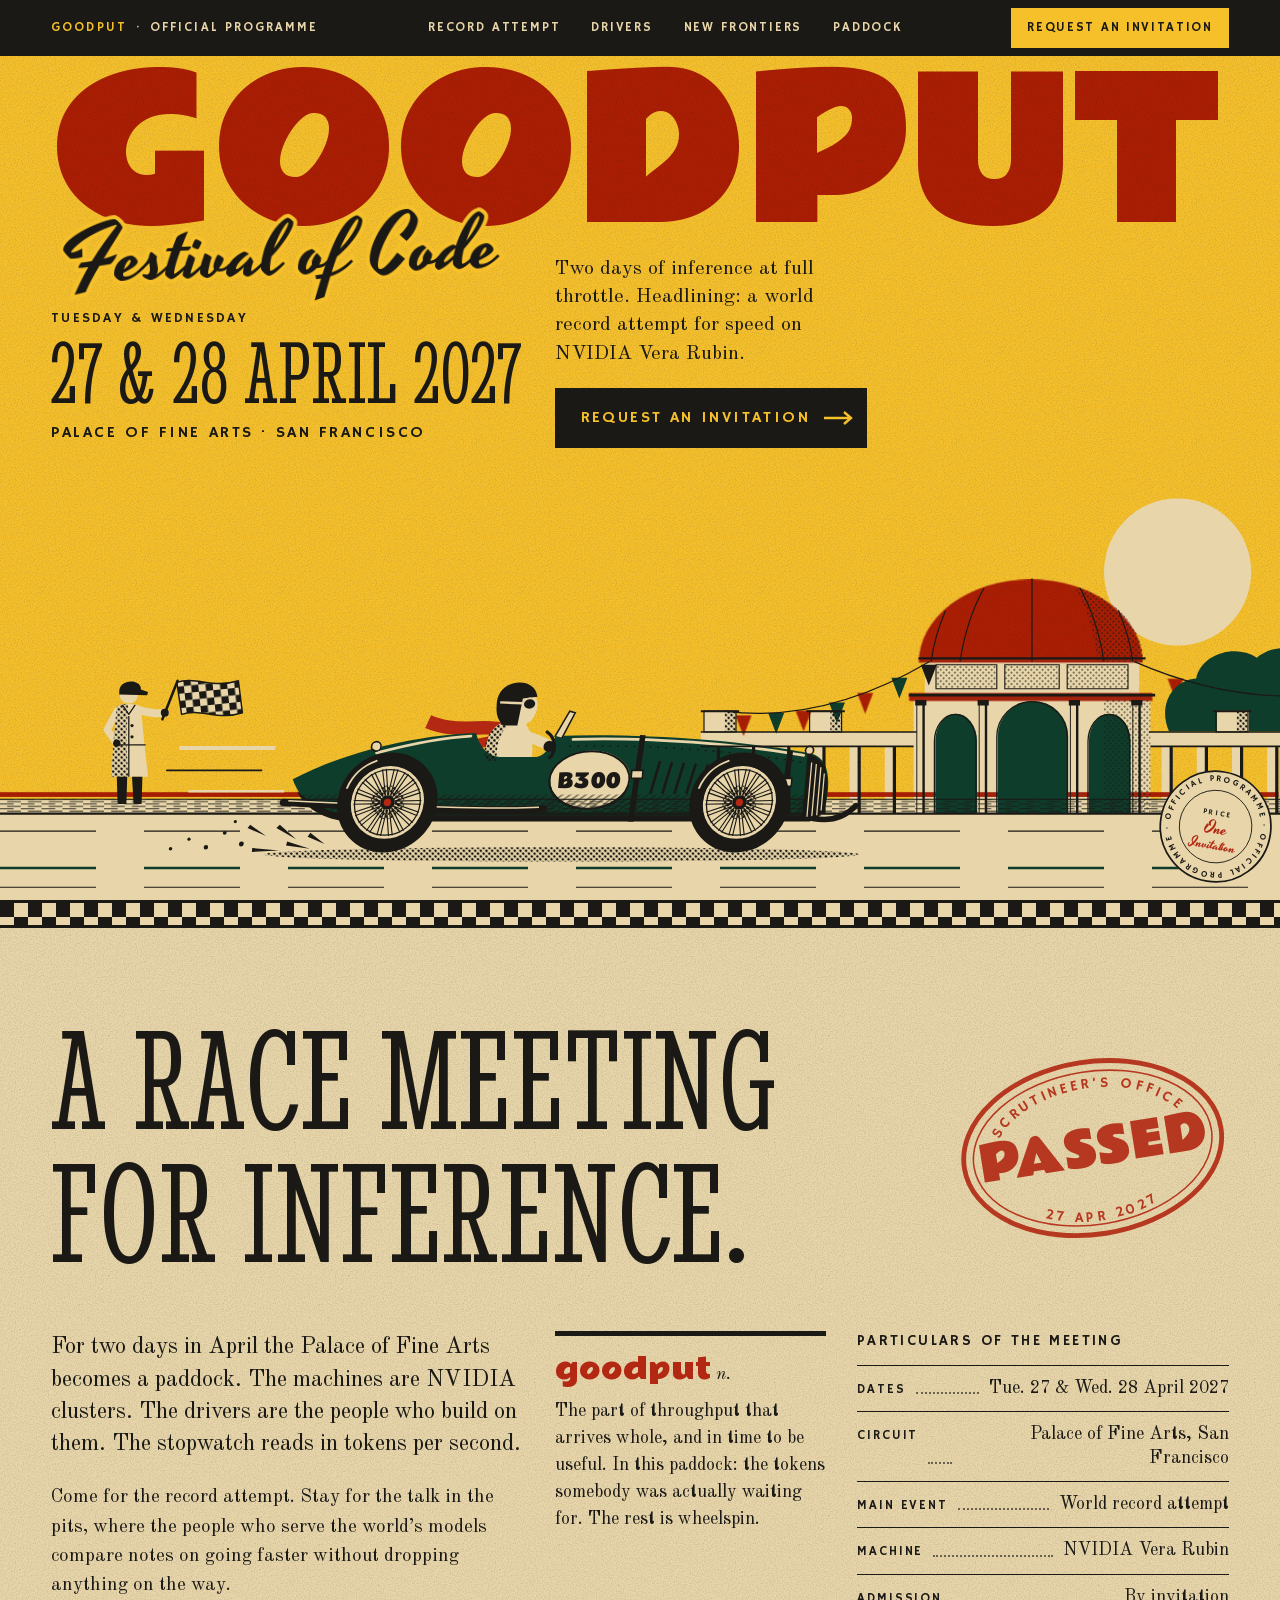
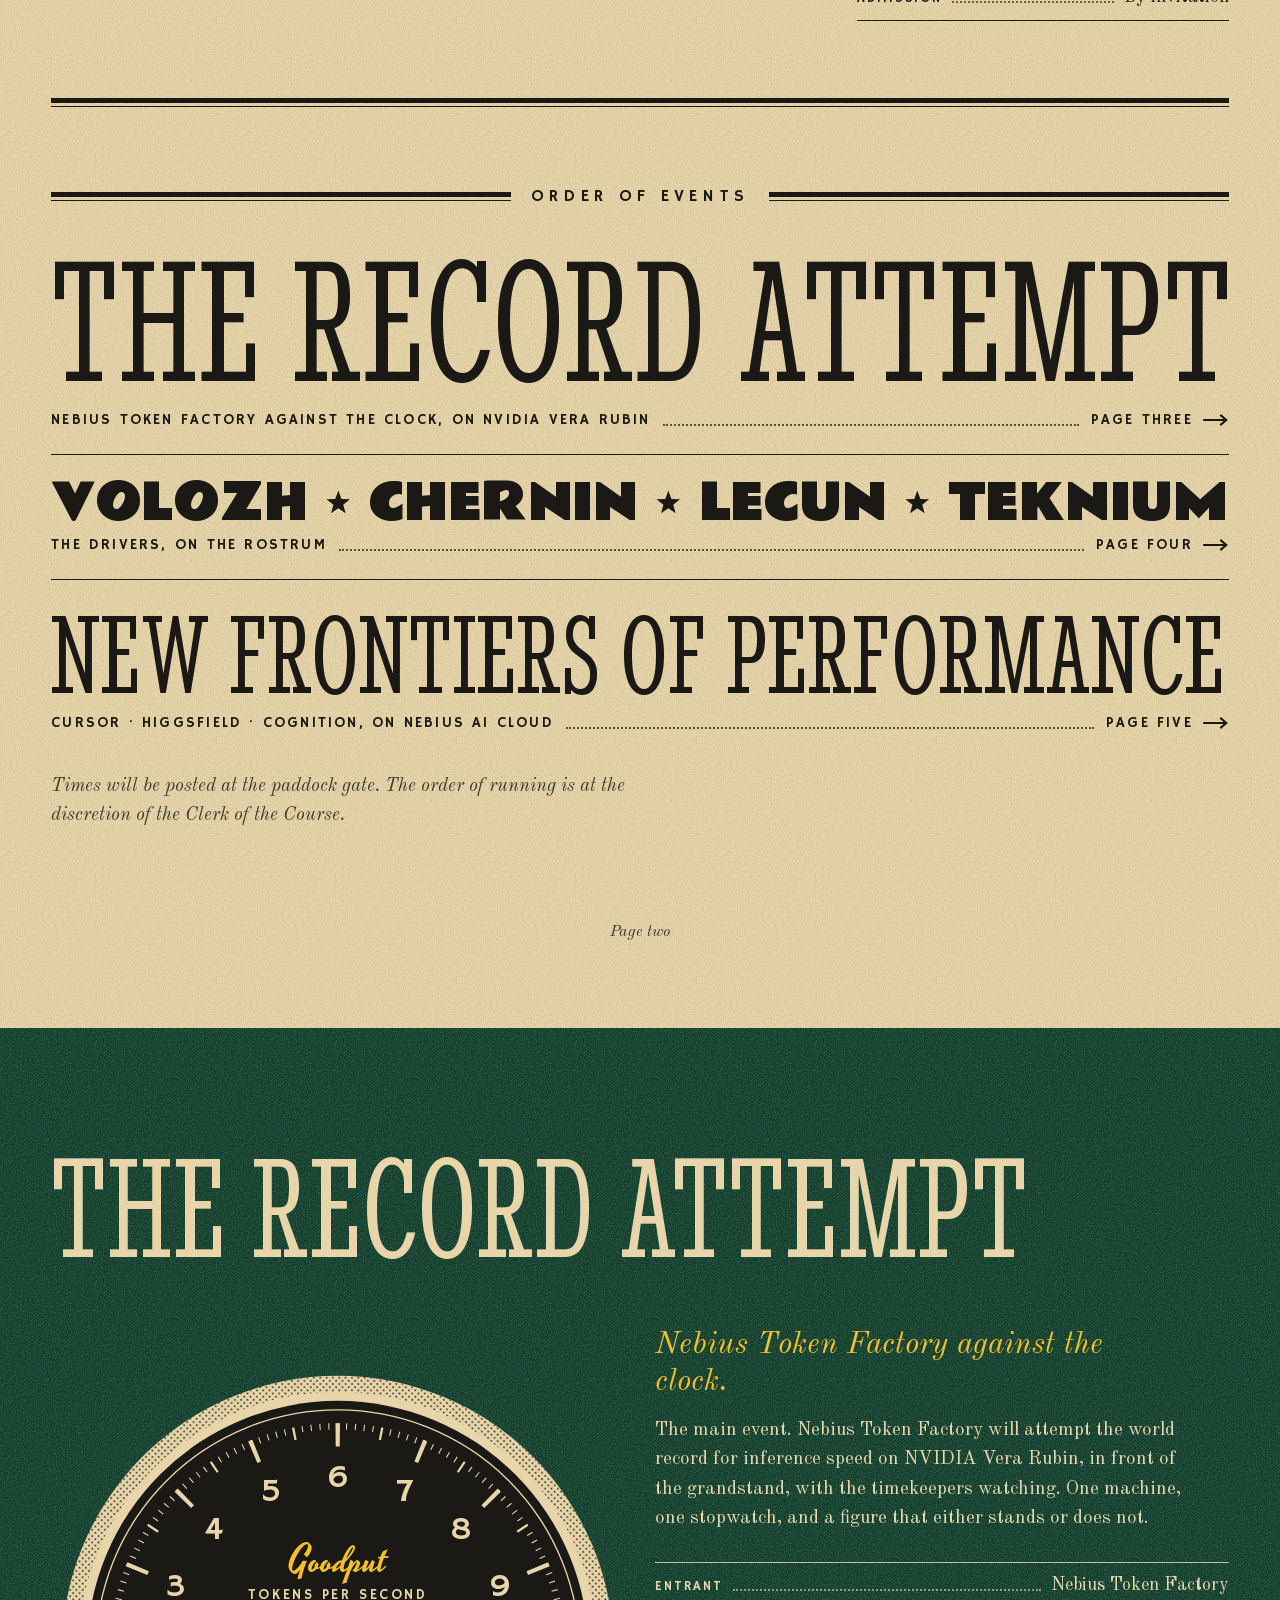
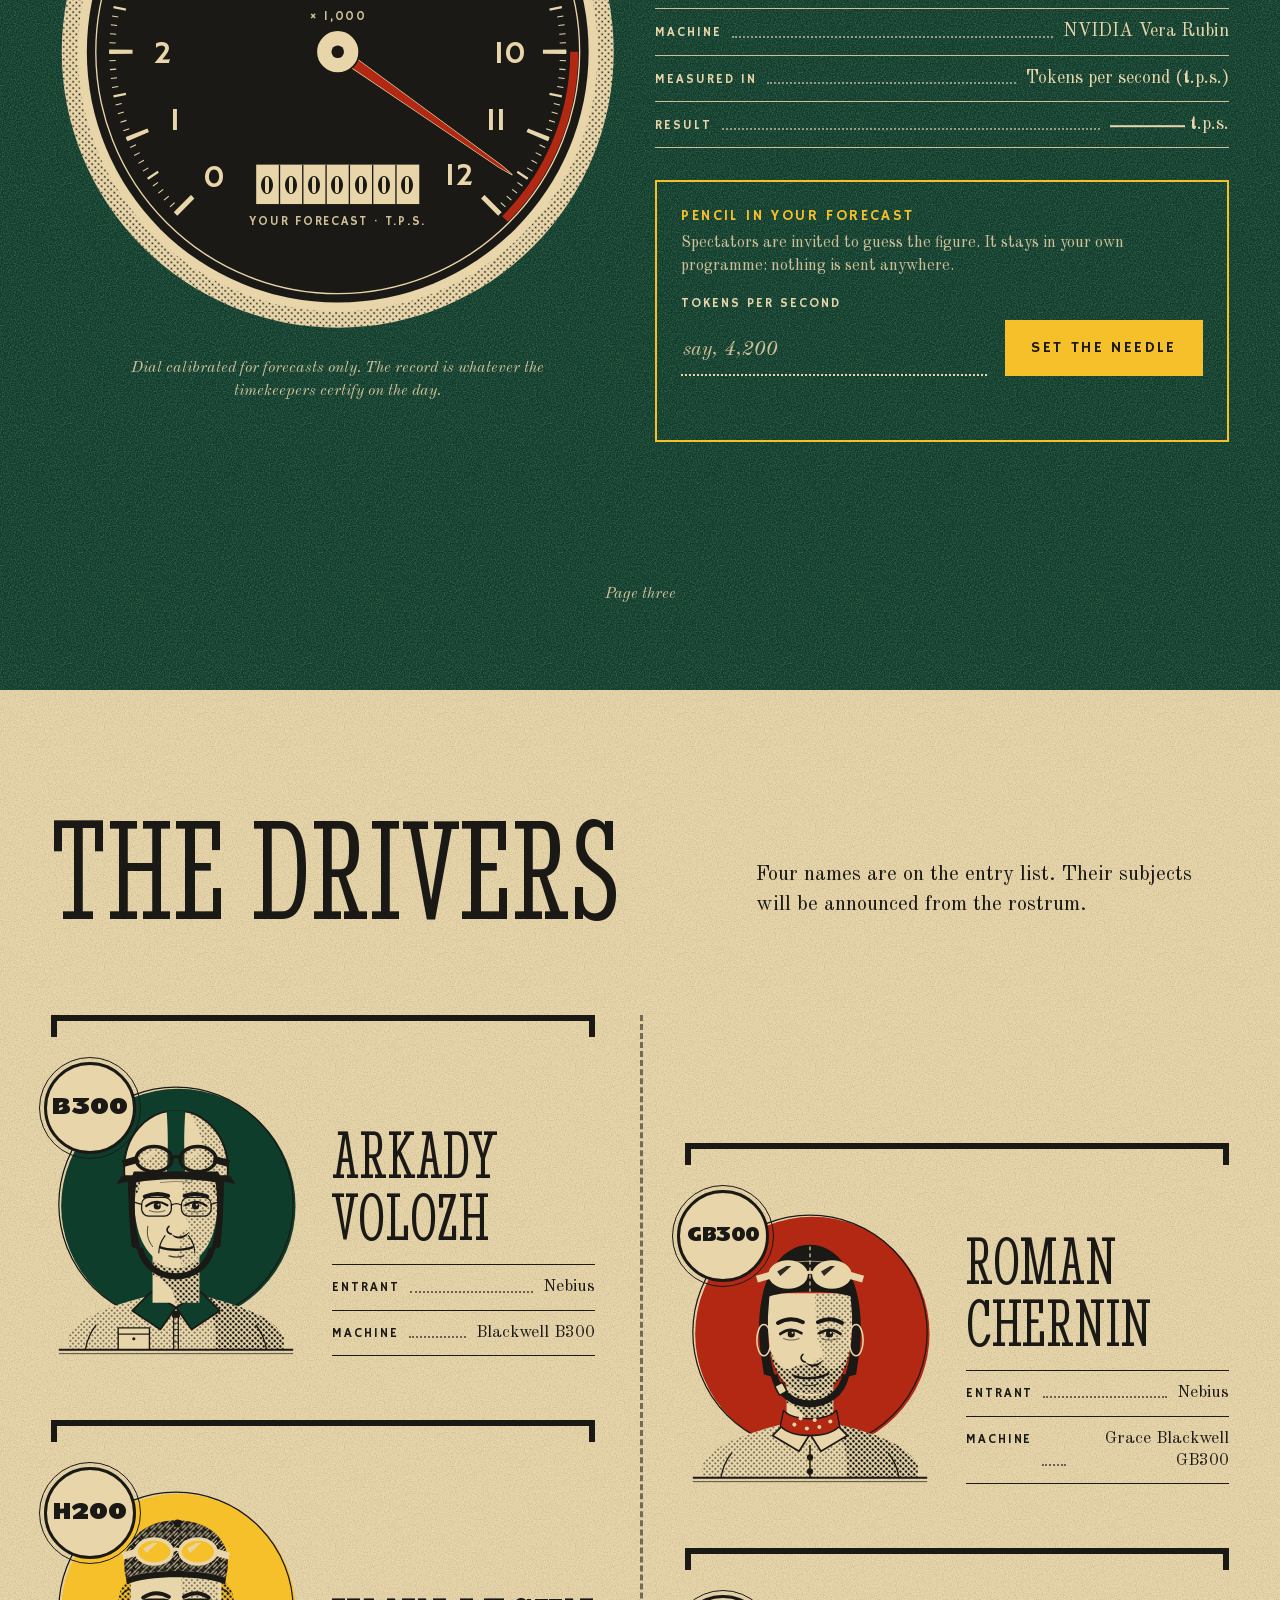
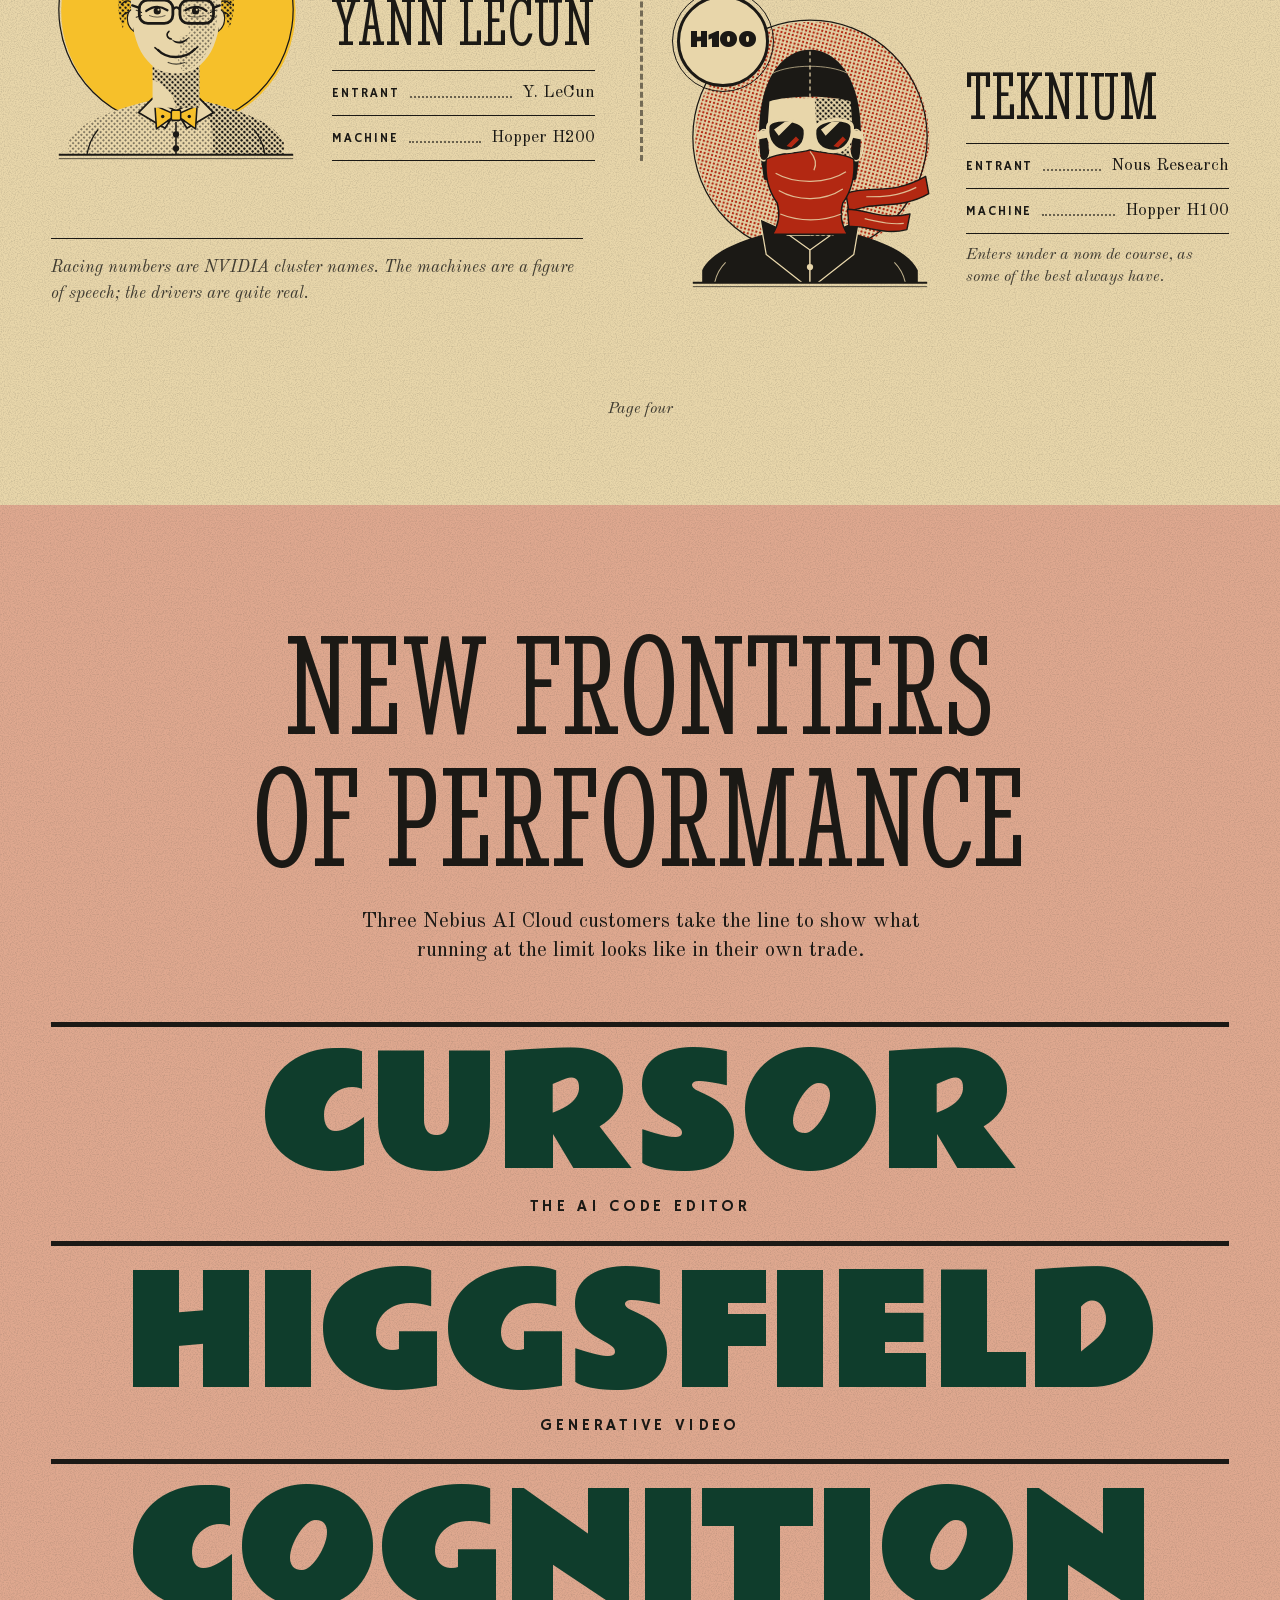
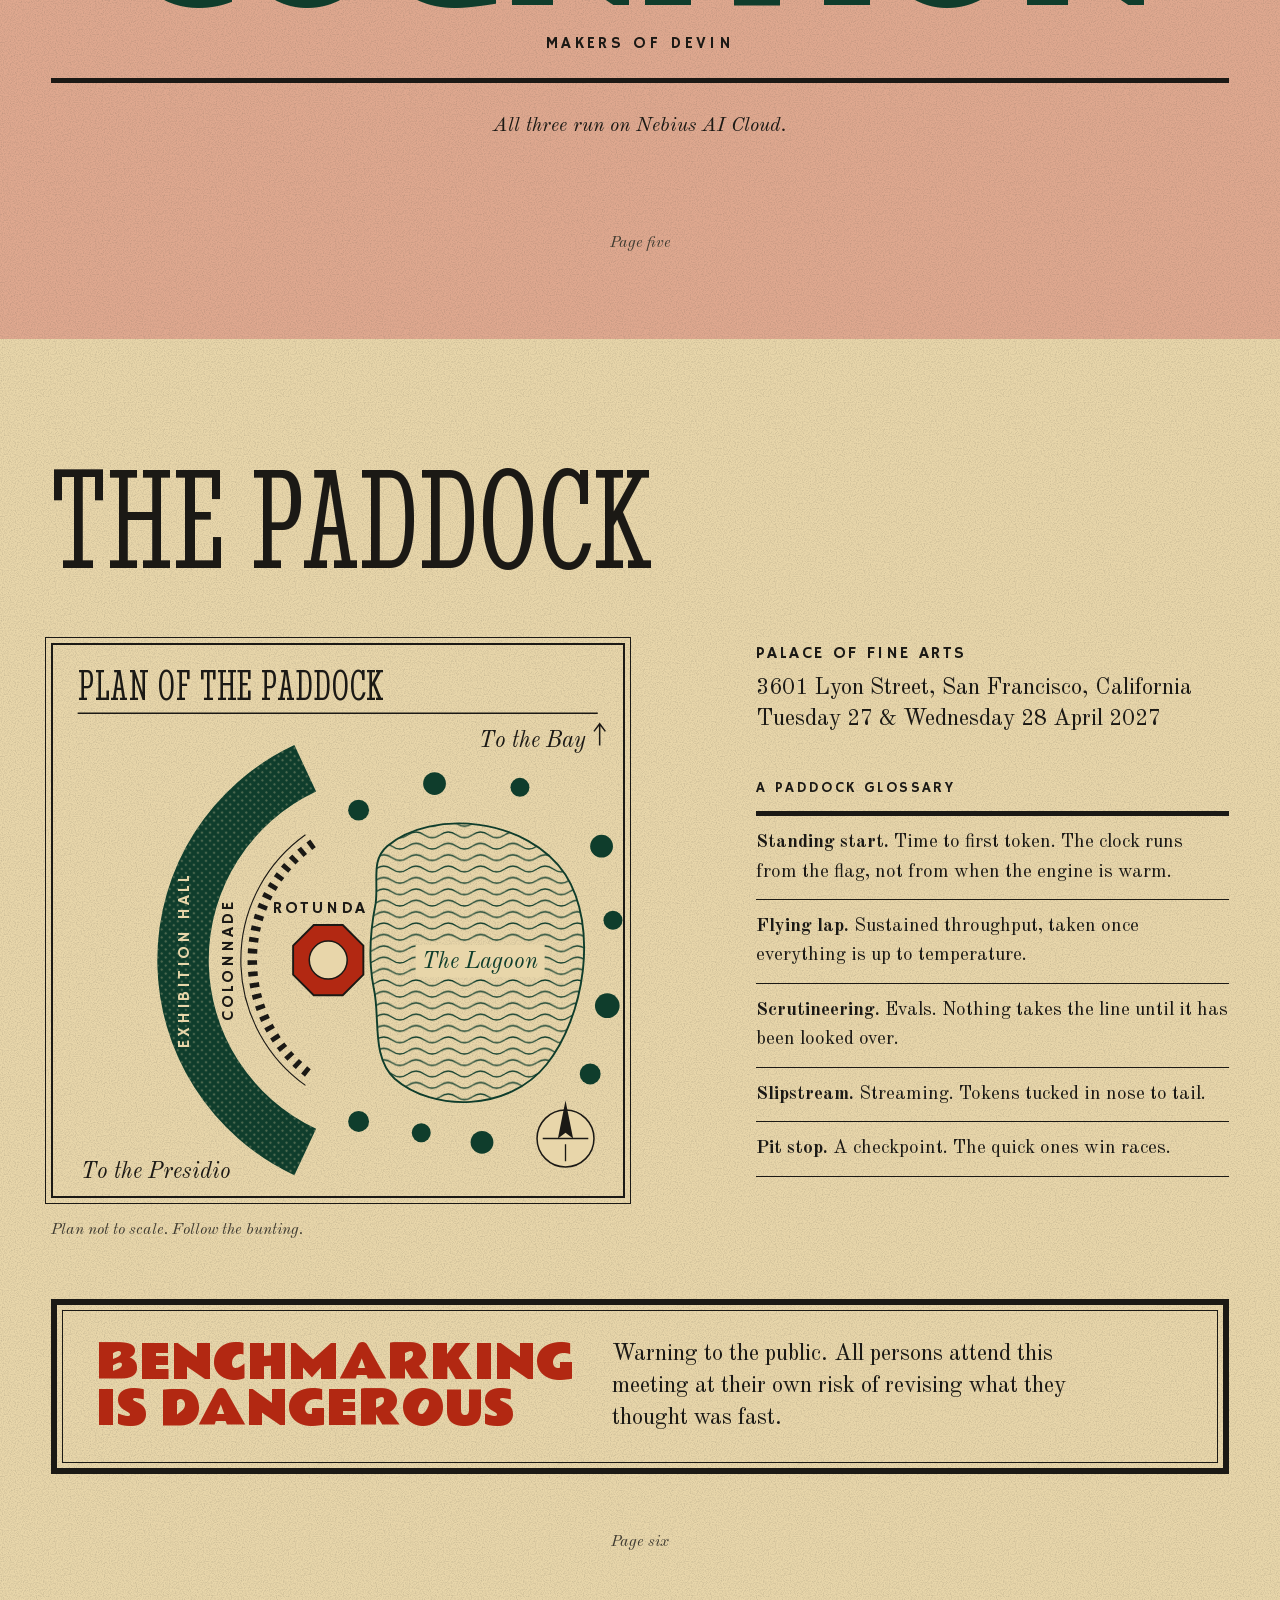
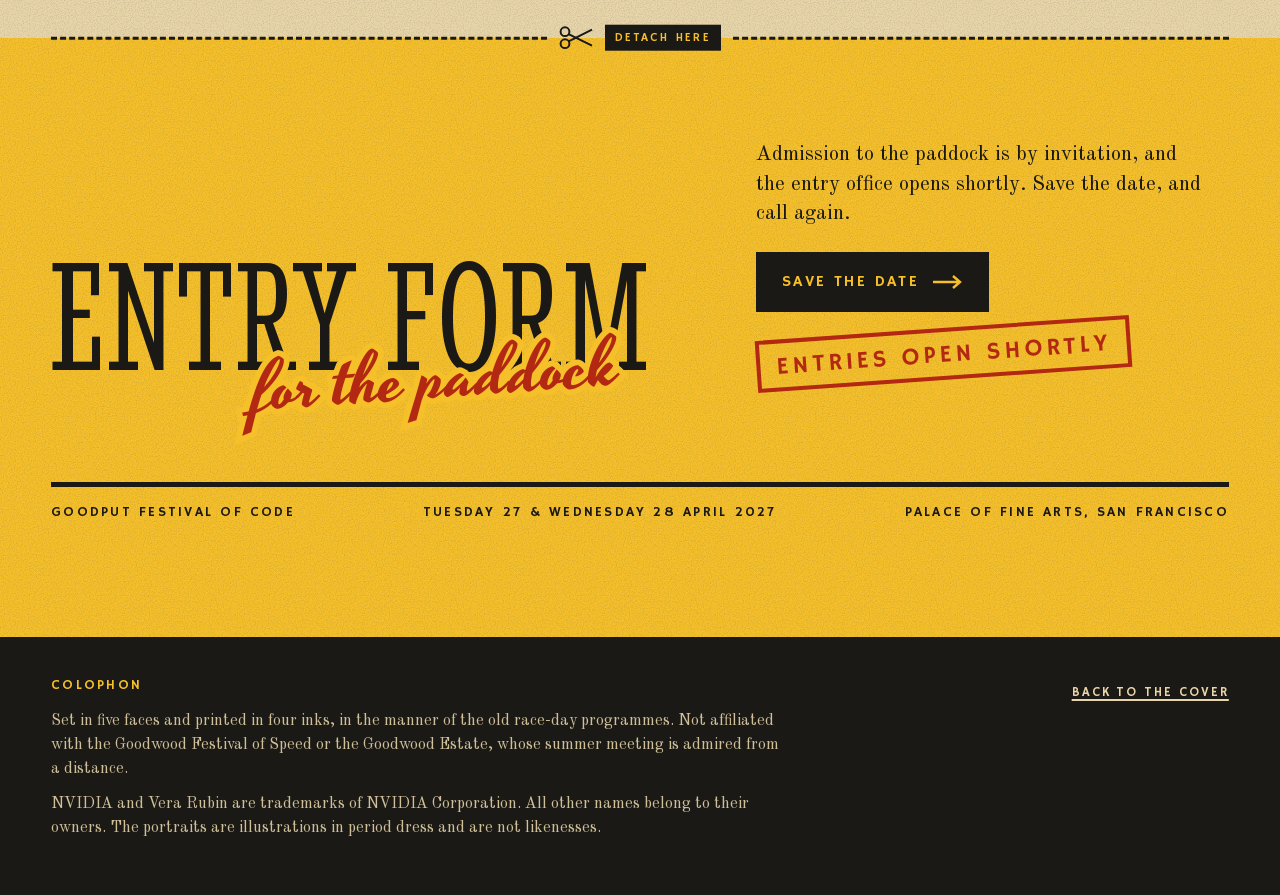
==== commit ad3914c6: "Record the design system and settle three cover details Add DESIGN.md and its sidecar, written from " ====
--- a/docs/index.html
+++ b/docs/index.html
@@ -71,7 +71,7 @@
       <div class="cover__when">
         <p class="cover__days caps">Tuesday &amp; Wednesday</p>
         <p class="cover__date">27 &amp; 28 April 2027</p>
-        <p class="cover__venue caps"><span class="nb">Palace of Fine Arts ·</span> <span class="nb">San Francisco</span></p>
+        <p class="cover__venue caps"><span class="nb">Palace of Fine Arts</span><span class="cover__dot"> · </span><span class="nb">San Francisco</span></p>
       </div>
       <p class="cover__offer">Two days of inference at full throttle. Headlining: a world record attempt for speed on NVIDIA Vera Rubin.</p>
       <div class="cover__act">
@@ -110,7 +110,8 @@
       <g transform="translate(80 0)"><g class="palace">
         <path class="r" d="M1070,262 A140,104 0 0 1 1350,262 Z"/>
         <rect class="r" x="1058" y="300" width="304" height="10"/>
-        <path class="r" d="M841,328h20l-10,26z M916,322h20l-10,26z M993,300h20l-10,26z M1381,282h20l-10,26z M1486,303h20l-10,26z"/>
+        <path class="r bunting-l" d="M841,328h20l-10,26z M916,322h20l-10,26z M993,300h20l-10,26z"/>
+        <path class="r" d="M1381,282h20l-10,26z M1486,303h20l-10,26z"/>
       </g></g>
       <rect class="r" x="0" y="424" width="1600" height="6"/>
     </g>
@@ -123,7 +124,8 @@
         <path class="g" d="M1166,452 L1166,356 A44,44 0 0 1 1254,356 L1254,452 Z"/>
         <path class="g" d="M1088,452 L1088,362 A26,34 0 0 1 1140,362 L1140,452 Z"/>
         <path class="g" d="M1280,452 L1280,362 A26,34 0 0 1 1332,362 L1332,452 Z"/>
-        <path class="g" d="M879,327h20l-10,26z M955,314h20l-10,26z M1033,283h20l-10,26z M1433,296h20l-10,26z"/>
+        <path class="g bunting-l" d="M879,327h20l-10,26z M955,314h20l-10,26z M1033,283h20l-10,26z"/>
+        <path class="g" d="M1433,296h20l-10,26z"/>
       </g></g>
 
       <g transform="translate(330 258) skewX(-5)">
@@ -165,8 +167,10 @@
         <path d="M826,324h14v26h-14z M958,324h14v26h-14z M1466,324h14v26h-14z" fill="url(#p-ht2)"/>
         <path class="n si" d="M796,324 L844,324 M928,324 L976,324 M1436,324 L1484,324" stroke-width="2.4"/>
         <!-- bunting strings and the black flags -->
-        <path class="n si" d="M826,324 Q950,340 1082,262 M1338,262 Q1470,320 1600,300" stroke-width="1.5"/>
-        <path class="i" d="M1071,266h20l-10,26z M1538,305h20l-10,26z"/>
+        <path class="n si bunting-l" d="M826,324 Q950,340 1082,262" stroke-width="1.5"/>
+        <path class="i bunting-l" d="M1071,266h20l-10,26z"/>
+        <path class="n si" d="M1338,262 Q1470,320 1600,300" stroke-width="1.5"/>
+        <path class="i" d="M1538,305h20l-10,26z"/>
       </g></g>
 
       <!-- the flag marshal, keyed -->
@@ -253,7 +257,7 @@
     <text class="seal__ring i"><textPath href="#seal-arc" textLength="484">Official programme · Official programme ·</textPath></text>
     <text class="seal__price i" x="100" y="80" text-anchor="middle">Price</text>
     <text class="seal__script r" x="100" y="111" text-anchor="middle">One</text>
-    <text class="seal__script r" x="100" y="139" text-anchor="middle" style="font-size:25px">Invitation</text>
+    <text class="seal__script seal__script--small r" x="100" y="139" text-anchor="middle">Invitation</text>
   </svg>
 </section>
 
@@ -411,7 +415,7 @@
       </form>
     </div>
 
-    <p class="folio" style="grid-column:1/-1">Page three</p>
+    <p class="folio folio--span">Page three</p>
   </div>
 </section>
 
@@ -560,7 +564,7 @@
       <p>Warning to the public. All persons attend this meeting at their own risk of revising what they thought was fast.</p>
     </aside>
 
-    <p class="folio" style="grid-column:1/-1;margin-top:0">Page six</p>
+    <p class="folio folio--span folio--flush">Page six</p>
   </div>
 </section>
 
--- a/docs/assets/css/programme.css
+++ b/docs/assets/css/programme.css
@@ -31,7 +31,6 @@
   --gutter: clamp(20px, 4vw, 64px);
   --pad-y: clamp(72px, 9vw, 136px);
   --mast-h: 56px;
-  --rule: 2px;
 
   --ease-out: cubic-bezier(.16, 1, .3, 1);
 
@@ -196,15 +195,17 @@
 .cover__offer { grid-area: offer; margin: 0; font-size: 1.25rem; line-height: 1.42; }
 .cover__act { grid-area: act; }
 
+/* struck in the corner, over the far colonnade: sized in vw so it always clears the rotunda */
 .cover__seal {
   position: absolute; z-index: 3;
-  right: clamp(16px, 3.2vw, 56px); bottom: clamp(16px, 2.4vw, 40px);
-  width: clamp(104px, 10.5vw, 164px); height: auto;
+  right: .55vw; bottom: 1.2vw;
+  width: 9vw; height: auto;
   transform: rotate(9deg);
 }
-.seal__ring { font-family: var(--f-caps); font-size: 13.5px; letter-spacing: .2em; text-transform: uppercase; }
+.seal__ring { font-family: var(--f-caps); font-size: 15px; letter-spacing: .14em; text-transform: uppercase; }
 .seal__price { font-family: var(--f-caps); font-size: 13px; letter-spacing: .24em; text-transform: uppercase; }
 .seal__script { font-family: var(--f-script); font-size: 30px; }
+.seal__script--small { font-size: 25px; }
 
 /* the vermilion pass overprints: transparent ink over whatever lies beneath */
 .pass--red { mix-blend-mode: multiply; }
@@ -235,6 +236,8 @@
   font-style: italic; font-size: 1rem; color: var(--ink-soft);
 }
 .page--green .folio { color: var(--stock-soft); }
+.folio--span { grid-column: 1 / -1; }
+.folio--flush { margin-top: 0; }
 
 .oxford { height: 9px; margin: clamp(48px, 6vw, 88px) 0; border-top: 5px solid currentColor; border-bottom: 1.5px solid currentColor; }
 
@@ -494,6 +497,7 @@
 @media (max-width: 1099px) {
   .cover { display: block; min-height: 0; }
   .cover__plate { margin-top: -2vw; pointer-events: none; }
+  .cover__seal { display: none; }
   .cover__bill { grid-template-columns: minmax(0, 1fr); grid-template-areas: "when" "offer" "act"; row-gap: 18px; }
   .cover__offer { max-width: 30rem; }
 
@@ -526,7 +530,10 @@
   /* the phone crop: the car fills the sheet and the rotunda is brought in whole behind its nose */
   .cover__plate { width: 150vw; max-width: none; margin-left: -30vw; margin-top: 2vw; }
   .palace { transform: translateX(-330px); }
-  .cover__seal { display: none; }
+  /* the phone crop brings the Palace in behind the car, so the string that would cross the driver is left out */
+  .bunting-l { display: none; }
+  .cover__venue .nb { display: block; }
+  .cover__dot { display: none; }
   .btn { min-height: 56px; padding: 0 20px; letter-spacing: .12em; font-size: .9375rem; }
 
   .meeting__foreword, .definition { grid-column: 1 / -1; }
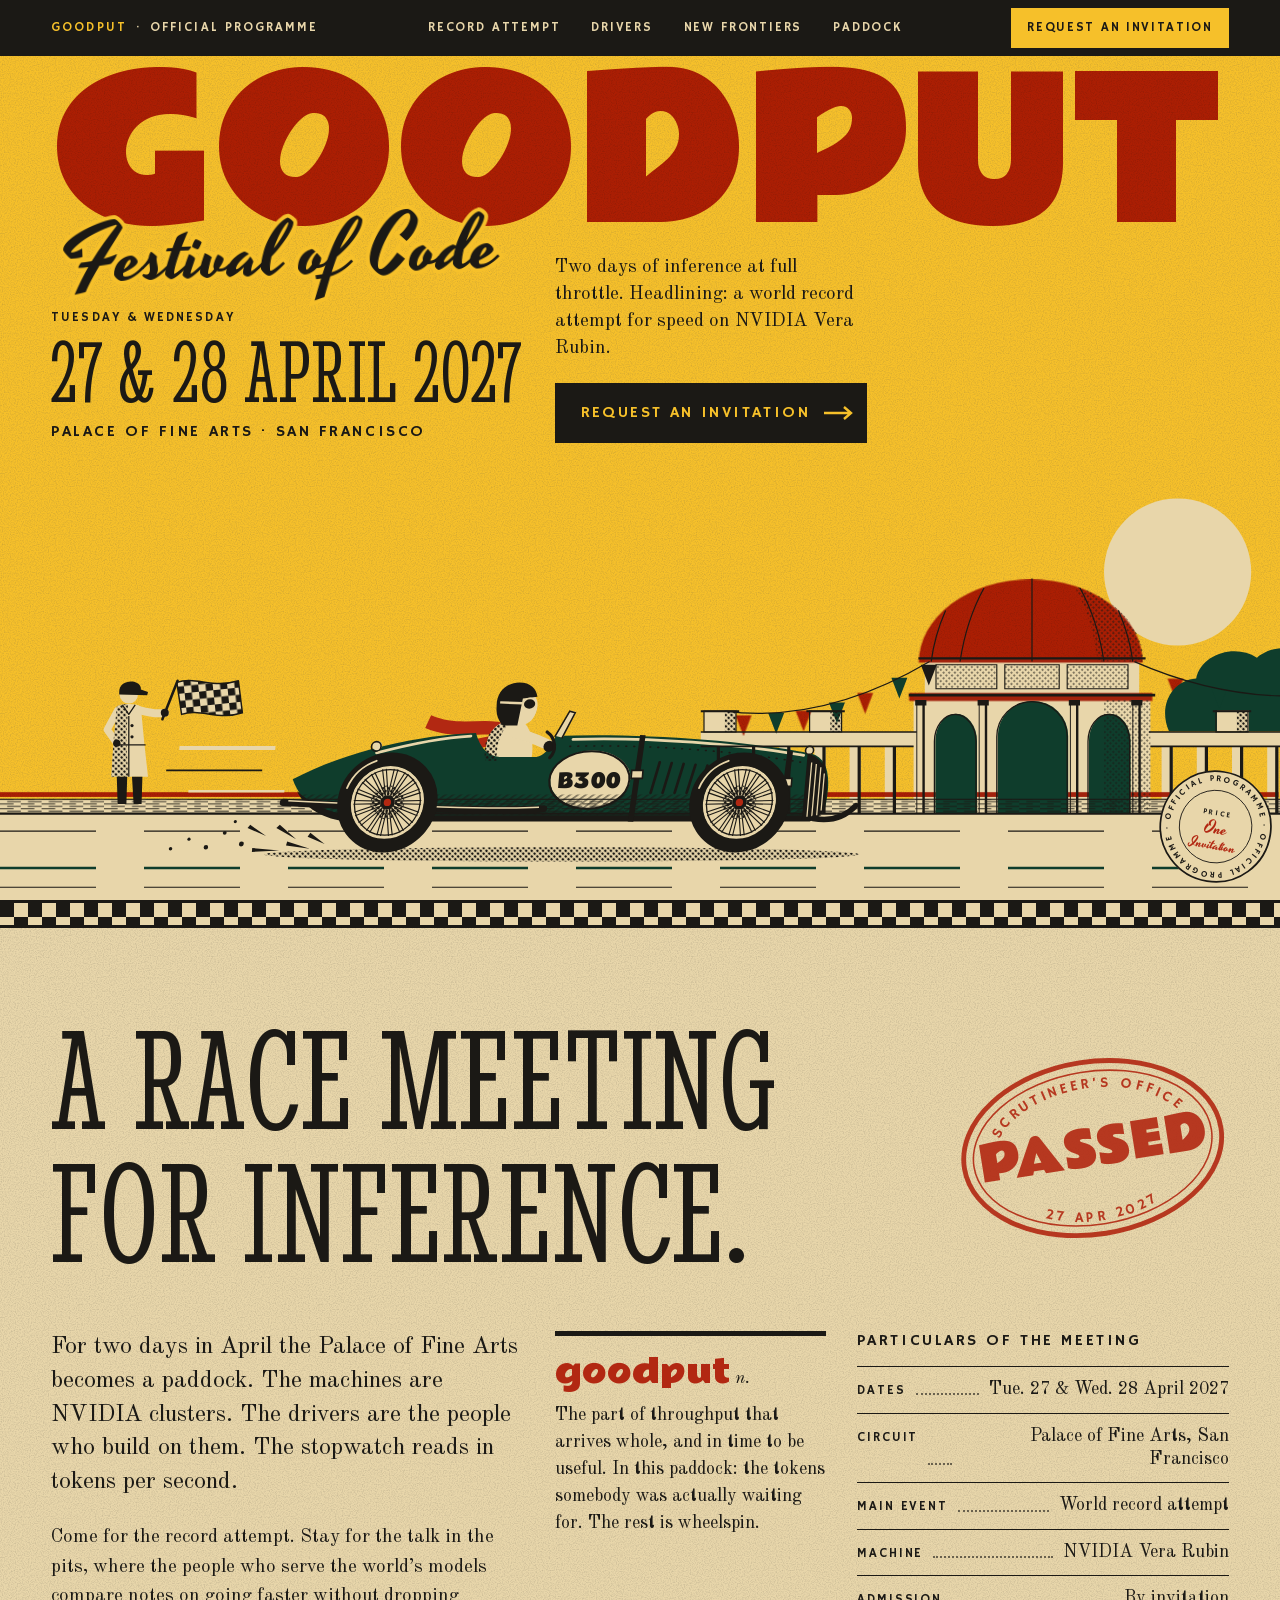
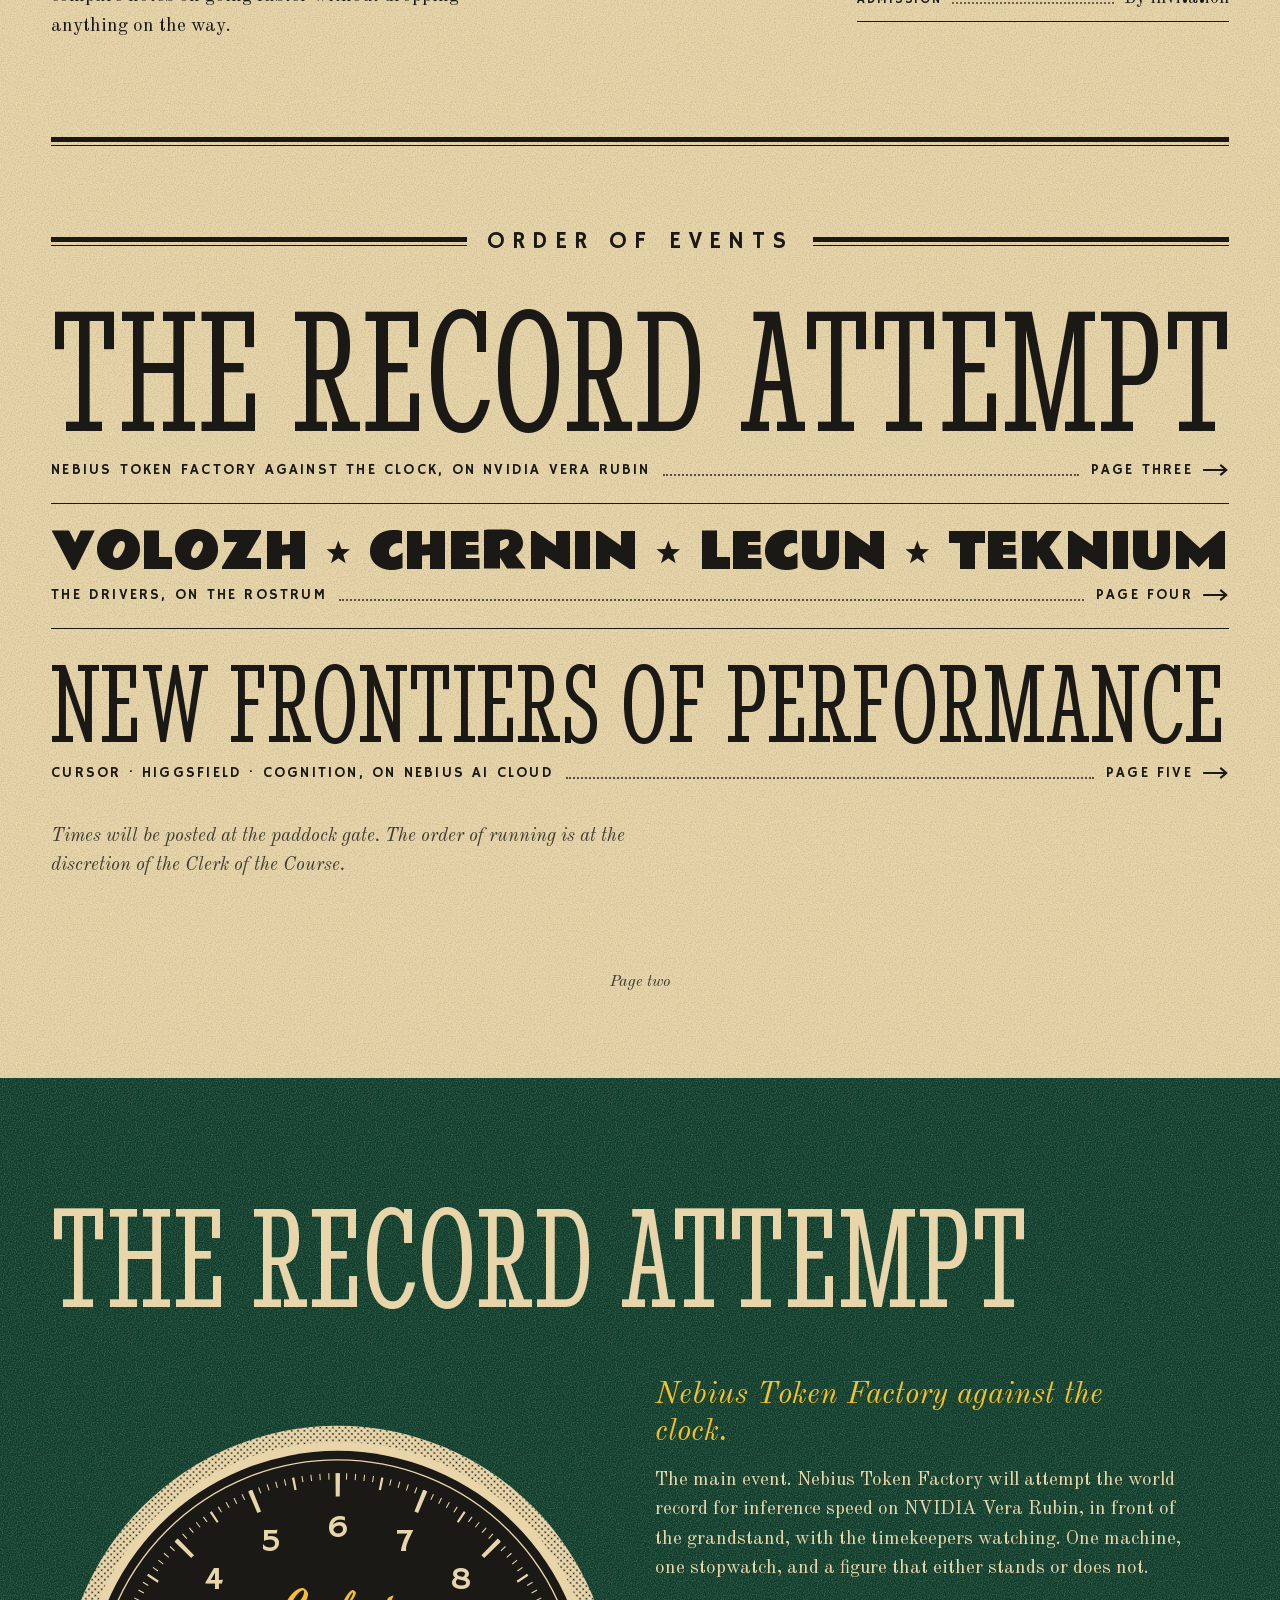
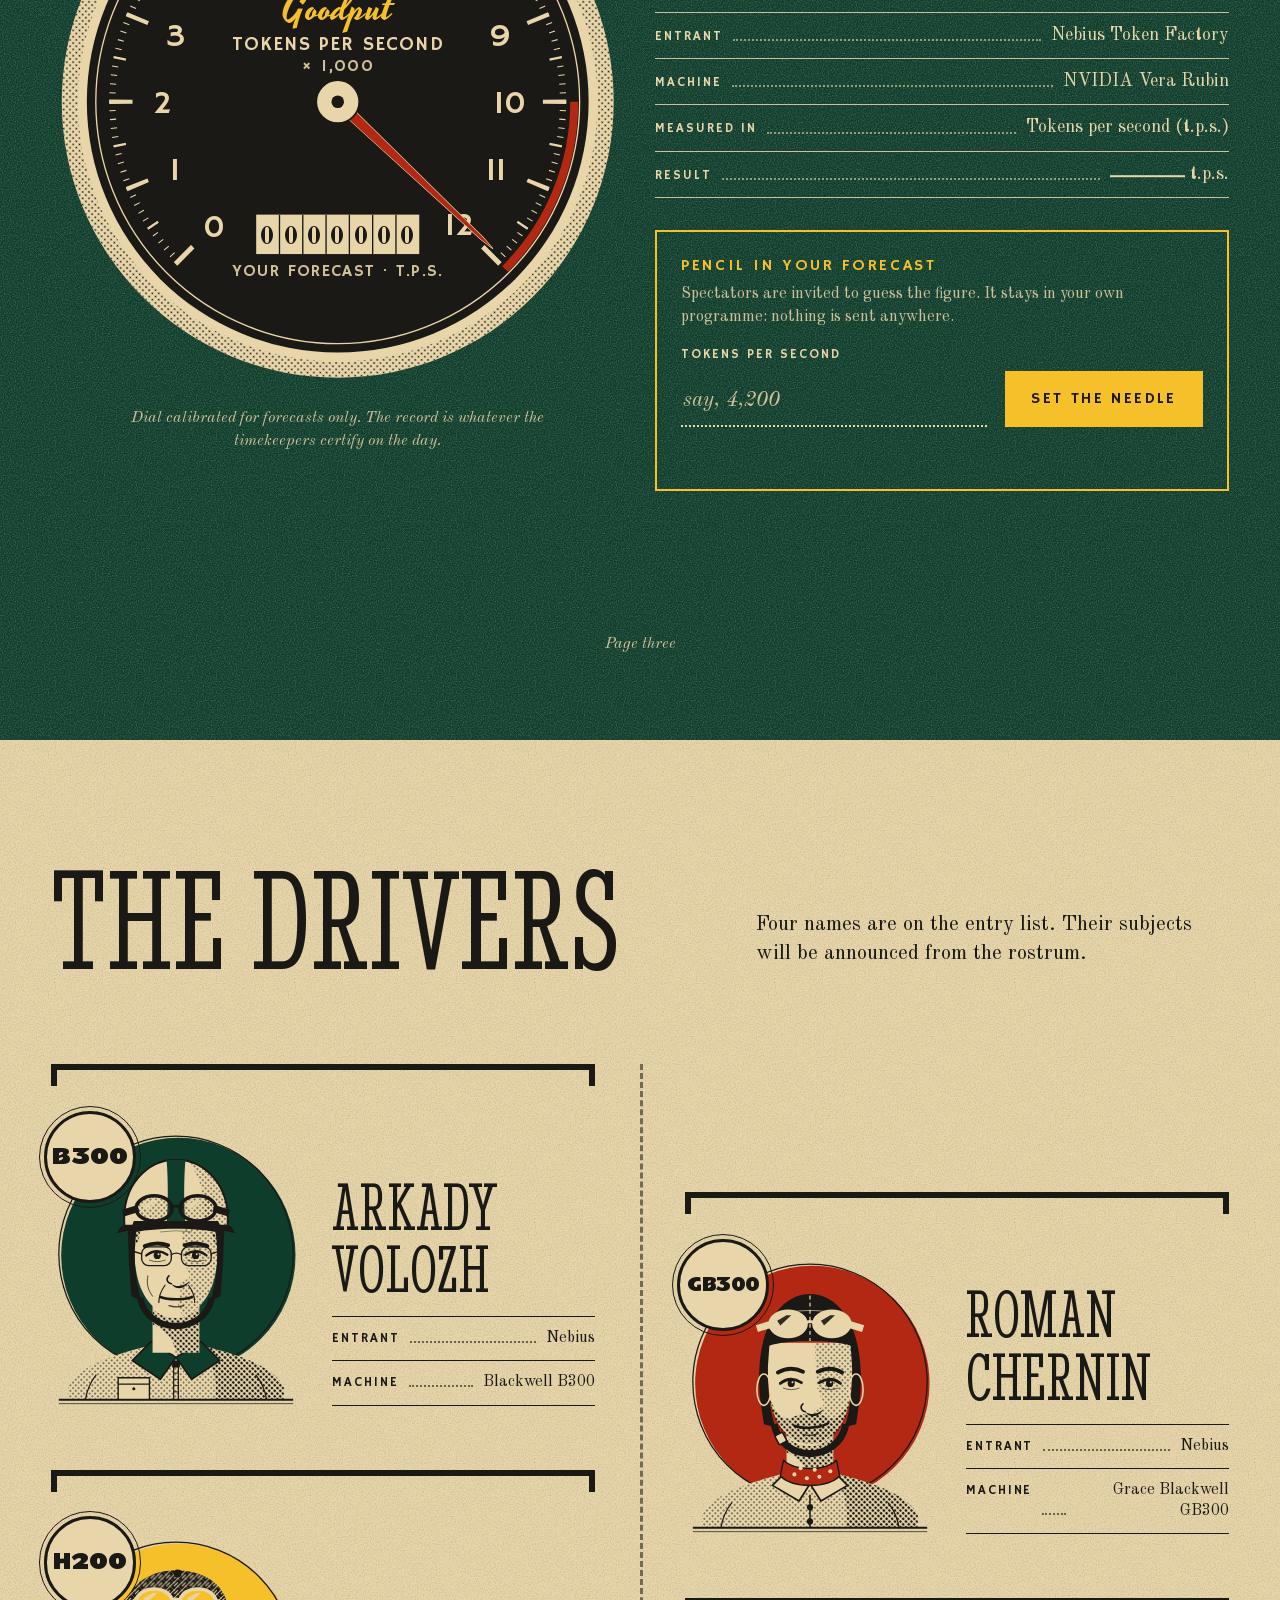
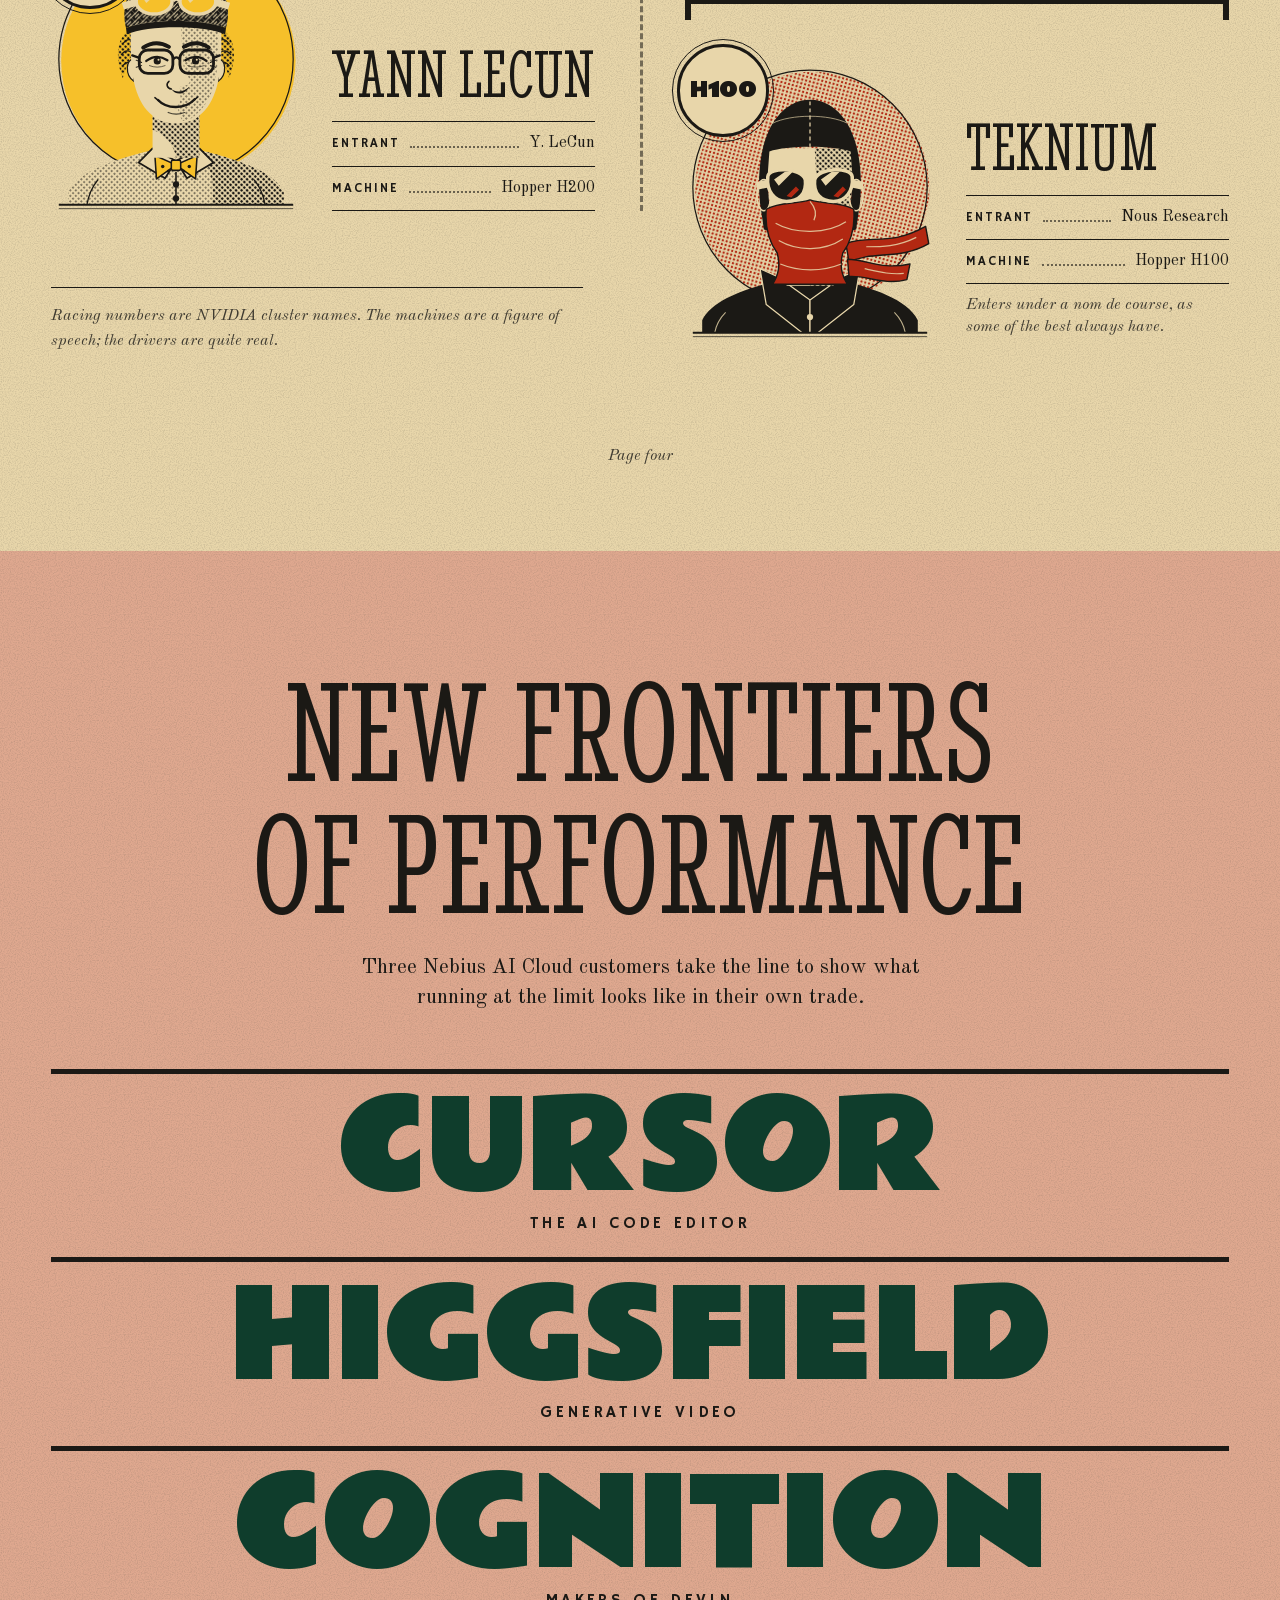
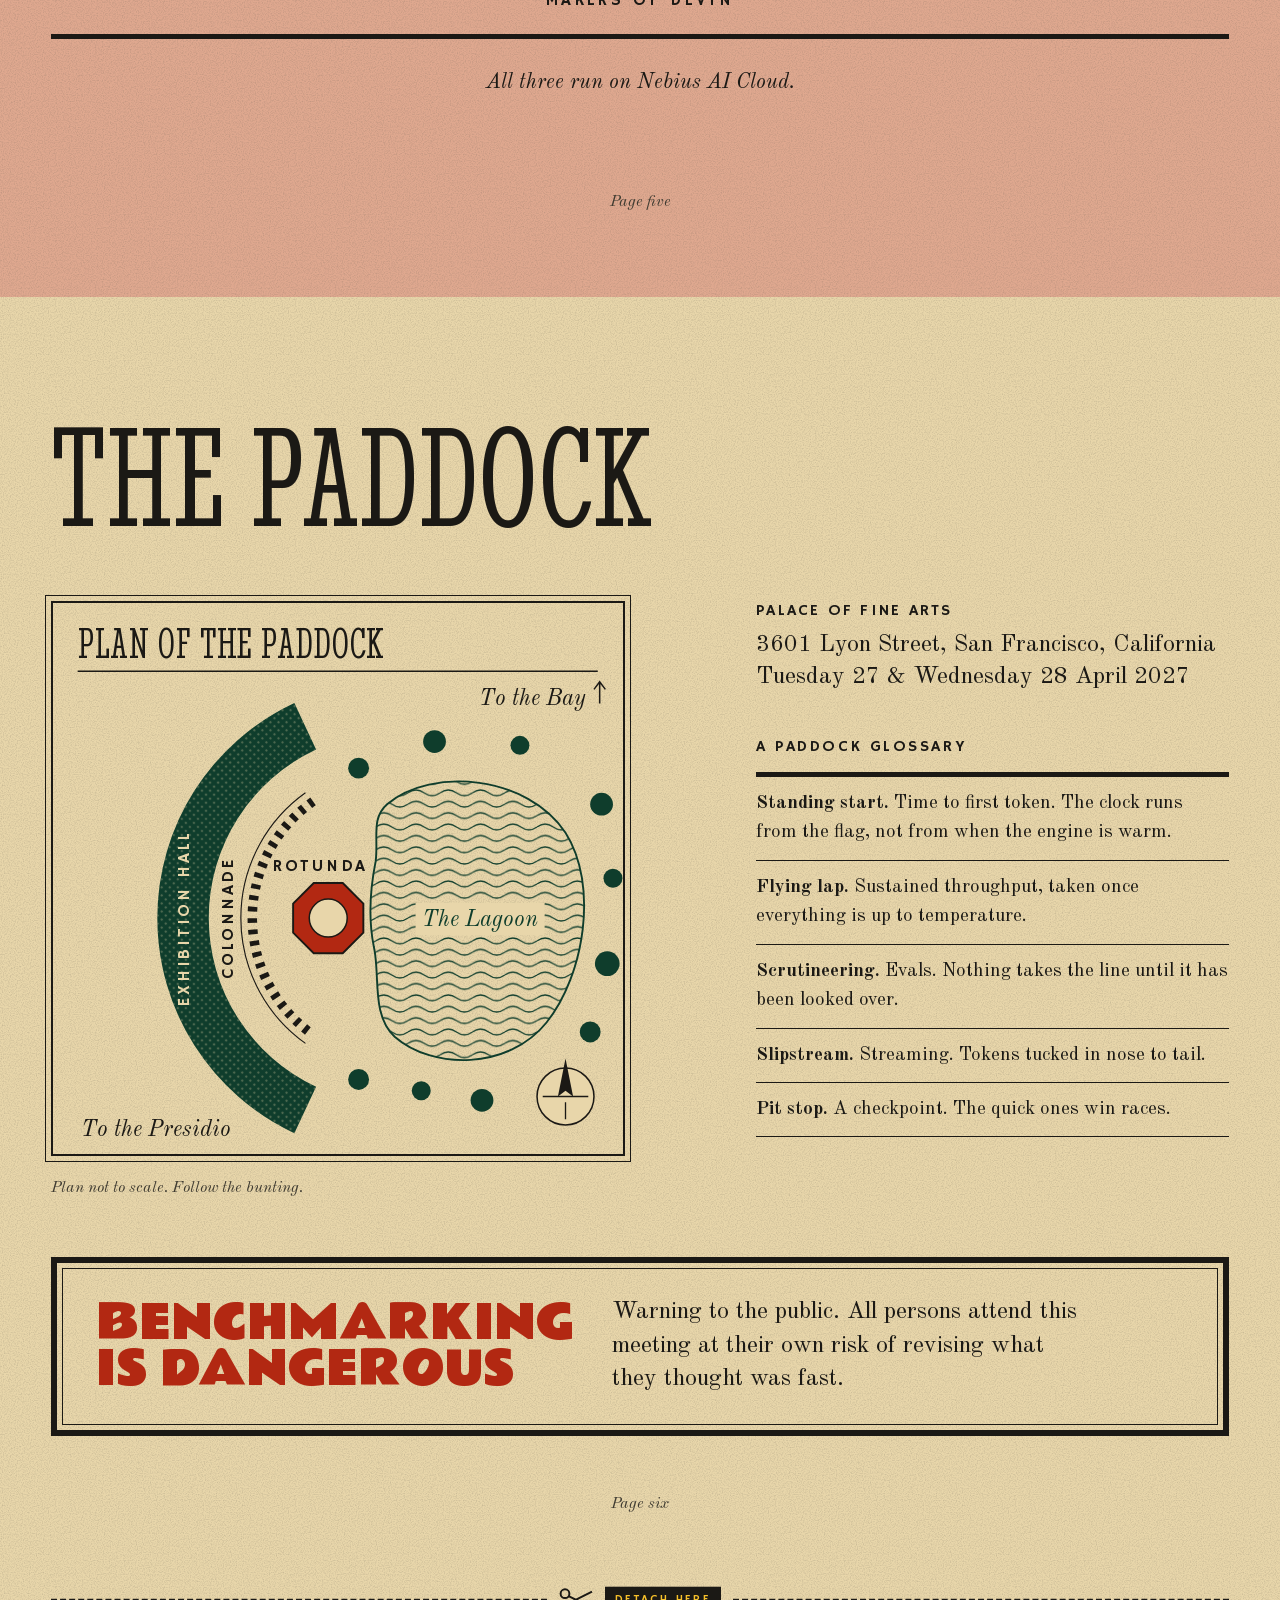
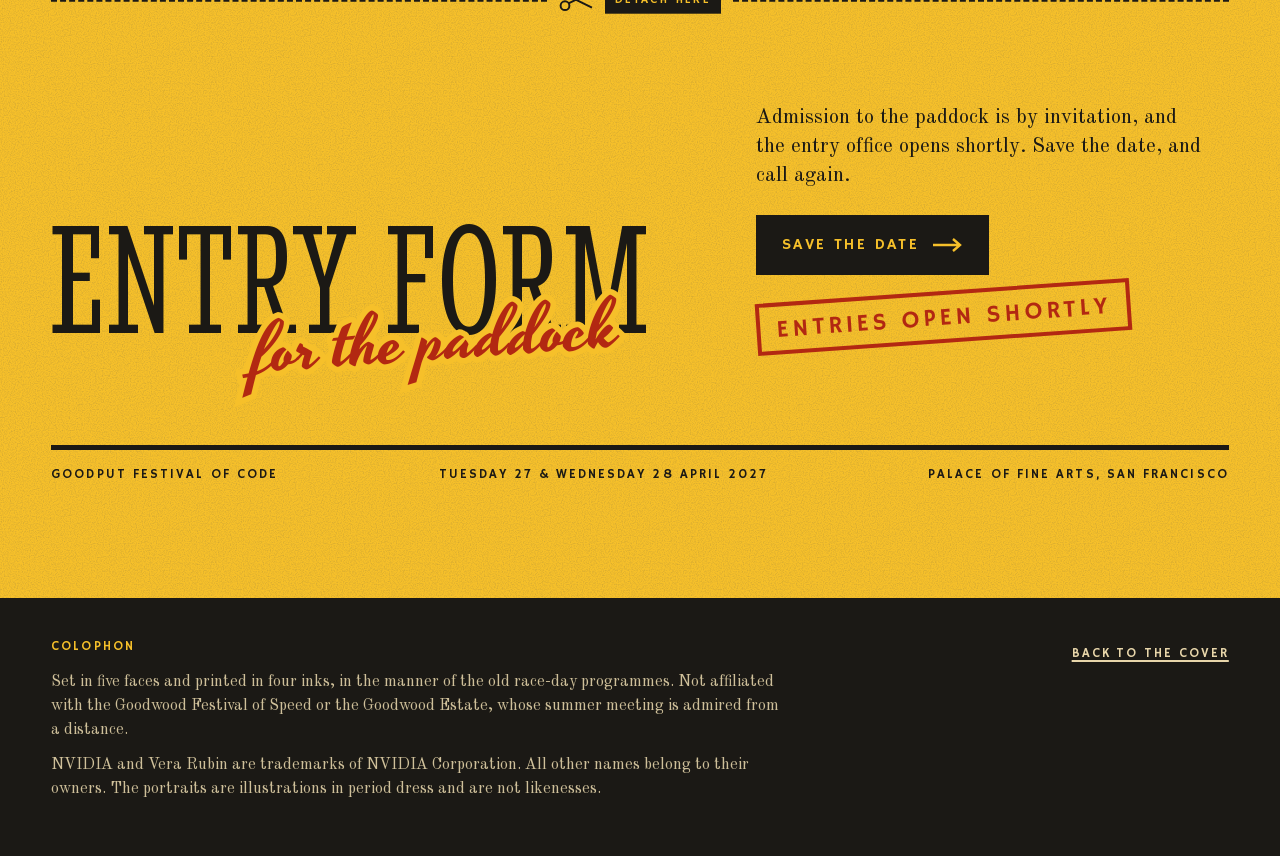
==== commit 7044ac72: "Consolidate the programme's type sizes onto one ramp Every static size is now one of ten steps, decl" ====
--- a/docs/index.html
+++ b/docs/index.html
@@ -221,7 +221,7 @@
           <path class="n si" d="M482,96 L476,204 M668,116 L664,204" stroke-width="7"/>
           <path class="b si" d="M472,140h14v10h-14z M659,150h14v10h-14z" stroke-width="2"/>
           <ellipse class="n si" cx="420" cy="152" rx="50" ry="36" stroke-width="2.6"/>
-          <text class="plate-num i" x="420" y="161.500" text-anchor="middle" textLength="80" lengthAdjust="spacingAndGlyphs">B300</text>
+          <text class="plate-num i" font-size="25" x="420" y="161.500" text-anchor="middle" textLength="80" lengthAdjust="spacingAndGlyphs">B300</text>
           <path class="n si" d="M366,188 C300,192 200,188 40,180" stroke-width="9" stroke-linecap="round"/>
           <path class="n sb" d="M360,186 C300,189 200,185 46,178" stroke-width="1.8"/>
           <circle class="n si" cx="150" cy="110" r="6" stroke-width="2"/>
@@ -254,10 +254,10 @@
     <circle class="n si" cx="100" cy="100" r="96" stroke-width="3"/>
     <circle class="n si" cx="100" cy="100" r="63" stroke-width="1.5"/>
     <path id="seal-arc" class="n" d="M21,100 a79,79 0 1,1 158,0 a79,79 0 1,1 -158,0"/>
-    <text class="seal__ring i"><textPath href="#seal-arc" textLength="484">Official programme · Official programme ·</textPath></text>
-    <text class="seal__price i" x="100" y="80" text-anchor="middle">Price</text>
-    <text class="seal__script r" x="100" y="111" text-anchor="middle">One</text>
-    <text class="seal__script seal__script--small r" x="100" y="139" text-anchor="middle">Invitation</text>
+    <text class="seal__ring i" font-size="15"><textPath href="#seal-arc" textLength="484">Official programme · Official programme ·</textPath></text>
+    <text class="seal__price i" font-size="13" x="100" y="80" text-anchor="middle">Price</text>
+    <text class="seal__script r" font-size="30" x="100" y="111" text-anchor="middle">One</text>
+    <text class="seal__script r" font-size="25" x="100" y="139" text-anchor="middle">Invitation</text>
   </svg>
 </section>
 
@@ -271,9 +271,9 @@
         <ellipse class="n sr" cx="140" cy="95" rx="124" ry="79" stroke-width="1.6"/>
         <path id="passed-top" class="n" d="M38,95 A102,62 0 0 1 242,95"/>
         <path id="passed-foot" class="n" d="M30,98 A110,72 0 0 0 250,98"/>
-        <text class="passed__ring r"><textPath href="#passed-top" startOffset="50%" text-anchor="middle">Scrutineer’s office</textPath></text>
-        <text class="passed__word r" x="140" y="113" text-anchor="middle">Passed</text>
-        <text class="passed__ring r"><textPath href="#passed-foot" startOffset="50%" text-anchor="middle">27 Apr 2027</textPath></text>
+        <text class="passed__ring r" font-size="15"><textPath href="#passed-top" startOffset="50%" text-anchor="middle">Scrutineer’s office</textPath></text>
+        <text class="passed__word r" font-size="50" x="140" y="113" text-anchor="middle">Passed</text>
+        <text class="passed__ring r" font-size="15"><textPath href="#passed-foot" startOffset="50%" text-anchor="middle">27 Apr 2027</textPath></text>
       </svg>
 
       <div class="meeting__foreword">
@@ -347,37 +347,37 @@
         <path class="n sb" d="M139,501 L158.100,481.900 M501,501 L481.900,481.900" stroke-width="5.5"/>
         <path class="n sr" d="M584,320 A264,264 0 0 1 506.700,506.700" stroke-width="9"/>
         <g text-anchor="middle">
-          <text class="dial__num" x="181.400" y="458.600" dy=".35em">0</text>
-          <text class="dial__num" x="138.900" y="395" dy=".35em">1</text>
-          <text class="dial__num" x="124" y="320" dy=".35em">2</text>
-          <text class="dial__num" x="138.900" y="245" dy=".35em">3</text>
-          <text class="dial__num" x="181.400" y="181.400" dy=".35em">4</text>
-          <text class="dial__num" x="245" y="138.900" dy=".35em">5</text>
-          <text class="dial__num" x="320" y="124" dy=".35em">6</text>
-          <text class="dial__num" x="395" y="138.900" dy=".35em">7</text>
-          <text class="dial__num" x="458.600" y="181.400" dy=".35em">8</text>
-          <text class="dial__num" x="501.100" y="245" dy=".35em">9</text>
-          <text class="dial__num" x="512" y="320" dy=".35em">10</text>
-          <text class="dial__num" x="497" y="395" dy=".35em">11</text>
-          <text class="dial__num" x="456" y="456" dy=".35em">12</text>
-          <text class="dial__maker" x="320" y="230">Goodput</text>
-          <text class="dial__label" x="320" y="261">Tokens per second</text>
-          <text class="dial__fine" x="320" y="285">× 1,000</text>
+          <text class="dial__num" font-size="36" x="181.400" y="458.600" dy=".35em">0</text>
+          <text class="dial__num" font-size="36" x="138.900" y="395" dy=".35em">1</text>
+          <text class="dial__num" font-size="36" x="124" y="320" dy=".35em">2</text>
+          <text class="dial__num" font-size="36" x="138.900" y="245" dy=".35em">3</text>
+          <text class="dial__num" font-size="36" x="181.400" y="181.400" dy=".35em">4</text>
+          <text class="dial__num" font-size="36" x="245" y="138.900" dy=".35em">5</text>
+          <text class="dial__num" font-size="36" x="320" y="124" dy=".35em">6</text>
+          <text class="dial__num" font-size="36" x="395" y="138.900" dy=".35em">7</text>
+          <text class="dial__num" font-size="36" x="458.600" y="181.400" dy=".35em">8</text>
+          <text class="dial__num" font-size="36" x="501.100" y="245" dy=".35em">9</text>
+          <text class="dial__num" font-size="36" x="512" y="320" dy=".35em">10</text>
+          <text class="dial__num" font-size="36" x="497" y="395" dy=".35em">11</text>
+          <text class="dial__num" font-size="36" x="456" y="456" dy=".35em">12</text>
+          <text class="dial__maker" font-size="44" x="320" y="228">Goodput</text>
+          <text class="dial__label" font-size="22" x="320" y="262">Tokens per second</text>
+          <text class="dial__fine" font-size="19" x="320" y="286">× 1,000</text>
           <!-- odometer -->
           <rect class="b" x="229" y="446" width="182" height="44"/>
           <path class="n si" d="M255,446v44 M281,446v44 M307,446v44 M333,446v44 M359,446v44 M385,446v44" stroke-width="1.5"/>
-          <g class="dial__digits">
+          <g class="dial__digits" font-size="28">
             <text class="dial__digit" x="242" y="479">0</text><text class="dial__digit" x="268" y="479">0</text>
             <text class="dial__digit" x="294" y="479">0</text><text class="dial__digit" x="320" y="479">0</text>
             <text class="dial__digit" x="346" y="479">0</text><text class="dial__digit" x="372" y="479">0</text>
             <text class="dial__digit" x="398" y="479">0</text>
           </g>
-          <text class="dial__fine" x="320" y="513">Your forecast · t.p.s.</text>
+          <text class="dial__fine" font-size="19" x="320" y="514">Your forecast · t.p.s.</text>
         </g>
         <g class="dial__stamp">
           <rect class="i" x="222" y="532" width="196" height="38"/>
           <rect class="n sy" x="222" y="532" width="196" height="38" stroke-width="3"/>
-          <text x="320" y="558.500" text-anchor="middle">Off the clock</text>
+          <text font-size="21" x="320" y="558.500" text-anchor="middle">Off the clock</text>
         </g>
         <g class="dial__needle">
           <path class="r" d="M314,320 L318.400,98 L320,82 L321.600,98 L326,320 Z"/>
@@ -485,9 +485,9 @@
     <h2 class="bill" id="frontiers-title"><span class="nb">New Frontiers</span> <span class="nb">of Performance</span></h2>
     <p class="insert__lede">Three Nebius AI Cloud customers take the line to show what running at the limit looks like in their own trade.</p>
     <ul class="entrants">
-      <li><span class="entrant__name" data-fit data-fit-max="150"><span>Cursor</span></span><span class="entrant__trade">The AI code editor</span></li>
-      <li><span class="entrant__name" data-fit data-fit-max="150"><span>Higgsfield</span></span><span class="entrant__trade">Generative video</span></li>
-      <li><span class="entrant__name" data-fit data-fit-max="150"><span>Cognition</span></span><span class="entrant__trade">Makers of Devin</span></li>
+      <li><span class="entrant__name" data-fit data-fit-max="120"><span>Cursor</span></span><span class="entrant__trade">The AI code editor</span></li>
+      <li><span class="entrant__name" data-fit data-fit-max="120"><span>Higgsfield</span></span><span class="entrant__trade">Generative video</span></li>
+      <li><span class="entrant__name" data-fit data-fit-max="120"><span>Cognition</span></span><span class="entrant__trade">Makers of Devin</span></li>
     </ul>
     <p class="insert__foot">All three run on Nebius AI Cloud.</p>
     <p class="folio">Page five</p>
@@ -502,7 +502,7 @@
     <figure class="paddock__plan">
       <svg viewBox="0 0 600 580" role="img" aria-labelledby="plan-title">
         <title id="plan-title">Plan of the Palace of Fine Arts: the rotunda on the west shore of the lagoon, the colonnade curving behind it and the exhibition hall behind that. Not to scale.</title>
-        <text class="plan__title" x="26" y="58">Plan of the Paddock</text>
+        <text class="plan__title" font-size="46" x="26" y="58">Plan of the Paddock</text>
         <path class="n si" d="M26,72 L574,72" stroke-width="1.5"/>
         <g transform="translate(0 62)">
           <!-- exhibition hall -->
@@ -530,12 +530,12 @@
             <path class="i" d="M0,-40 L8,0 L0,-6 L-8,0 Z"/><path class="n si" d="M0,6 L0,24 M-24,0 L24,0" stroke-width="1.4"/>
           </g>
           <!-- lettering -->
-          <text class="plan__caps plan__caps--on" transform="translate(143 270) rotate(-90)" text-anchor="middle">Exhibition hall</text>
-          <text class="plan__caps" x="332" y="220" text-anchor="end">Rotunda</text>
-          <text class="plan__caps" transform="translate(190 270) rotate(-90)" text-anchor="middle">Colonnade</text>
-          <text class="plan__it" x="450" y="278" text-anchor="middle">The Lagoon</text>
-          <text class="plan__it plan__it--ink" x="30" y="500">To the Presidio</text>
-          <text class="plan__it plan__it--ink" x="562" y="46" text-anchor="end">To the Bay</text>
+          <text class="plan__caps plan__caps--on" font-size="18" transform="translate(143 270) rotate(-90)" text-anchor="middle">Exhibition hall</text>
+          <text class="plan__caps" font-size="18" x="332" y="220" text-anchor="end">Rotunda</text>
+          <text class="plan__caps" font-size="18" transform="translate(190 270) rotate(-90)" text-anchor="middle">Colonnade</text>
+          <text class="plan__it" font-size="24" x="450" y="278" text-anchor="middle">The Lagoon</text>
+          <text class="plan__it plan__it--ink" font-size="24" x="30" y="500">To the Presidio</text>
+          <text class="plan__it plan__it--ink" font-size="24" x="562" y="46" text-anchor="end">To the Bay</text>
           <path class="n si" d="M576,44 L576,22 M570,29 L576,21 L582,29" stroke-width="1.6"/>
         </g>
       </svg>
--- a/docs/assets/css/programme.css
+++ b/docs/assets/css/programme.css
@@ -27,6 +27,24 @@
   --f-text: "Old Standard TT", "Century Schoolbook", Georgia, serif;
   --f-script: "Yesteryear", "Brush Script MT", cursive;
 
+  /* type ramp: every static size on the page is one of these steps. Fluid sizes run between
+     two ramp values: these steps, or the ends of the three fluid roles listed below.
+     Lettering inside the plates is sized in the drawings themselves. */
+  --t-label-s: .75rem;    /* 12px tabs and the phone running head */
+  --t-label: .8125rem;    /* 13px label capitals */
+  --t-label-l: 1rem;      /* 16px buttons and block titles */
+  --t-caption: 1rem;      /* 16px captions, notes, folios */
+  --t-small: 1.125rem;    /* 18px table values; body on phones */
+  --t-body: 1.1875rem;    /* 19px */
+  --t-lede: 1.3125rem;    /* 21px */
+  --t-lede-l: 1.5rem;     /* 24px */
+  --t-stamp: 1.5rem;      /* 24px: the floor for vermilion on yellow */
+  --t-figure: 2rem;       /* 32px figures and the defined word */
+  /* fluid roles, written out where they are used:
+     title    clamp(3rem, 5.4vw, 5rem)
+     headline clamp(4.5rem, 11.5vw, 10.5rem)
+     script   clamp(2.75rem, 6.1vw, 7.5rem) */
+
   /* measure */
   --gutter: clamp(20px, 4vw, 64px);
   --pad-y: clamp(72px, 9vw, 136px);
@@ -52,7 +70,7 @@
   margin: 0;
   background: var(--stock);
   color: var(--ink);
-  font: 400 1.1875rem/1.55 var(--f-text);
+  font: 400 var(--t-body)/1.55 var(--f-text);
   font-kerning: normal;
   text-rendering: optimizeLegibility;
   caret-color: var(--red);
@@ -71,7 +89,7 @@
 .skip {
   position: absolute; left: 12px; top: -80px; z-index: 50;
   padding: 12px 18px; background: var(--yellow); color: var(--ink);
-  font: 400 .875rem/1 var(--f-caps); letter-spacing: .14em; text-transform: uppercase;
+  font: 400 var(--t-label)/1 var(--f-caps); letter-spacing: .14em; text-transform: uppercase;
 }
 .skip:focus { top: 68px; }
 
@@ -91,7 +109,7 @@
 .caps {
   font-family: var(--f-caps); font-weight: 400;
   text-transform: uppercase; letter-spacing: .16em;
-  font-size: .875rem; line-height: 1.35;
+  font-size: var(--t-label); line-height: 1.35;
 }
 
 .bill {
@@ -113,7 +131,7 @@
 .masthead__name {
   display: flex; align-items: baseline; gap: .7em; padding-block: 10px;
   font-family: var(--f-caps); text-transform: uppercase; letter-spacing: .16em;
-  font-size: .8125rem; color: var(--yellow); text-decoration: none; white-space: nowrap;
+  font-size: var(--t-label); color: var(--yellow); text-decoration: none; white-space: nowrap;
 }
 .masthead__sub { color: var(--stock); }
 .masthead__sub::before { content: "·"; margin-right: .7em; color: var(--stock-soft); }
@@ -121,7 +139,7 @@
 .masthead nav a {
   display: block; padding-block: 12px;
   font-family: var(--f-caps); text-transform: uppercase; letter-spacing: .14em;
-  font-size: .8125rem; color: var(--stock); text-decoration: none; white-space: nowrap;
+  font-size: var(--t-label); color: var(--stock); text-decoration: none; white-space: nowrap;
 }
 .masthead nav a:hover { color: var(--yellow); text-decoration: underline; text-underline-offset: 7px; text-decoration-thickness: 2px; }
 .masthead__name:hover .masthead__sub { color: var(--yellow); }
@@ -129,7 +147,7 @@
   display: inline-flex; align-items: center; min-height: 40px; padding: 0 16px;
   background: var(--yellow); color: var(--ink);
   font-family: var(--f-caps); text-transform: uppercase; letter-spacing: .13em;
-  font-size: .8125rem; text-decoration: none; white-space: nowrap;
+  font-size: var(--t-label); text-decoration: none; white-space: nowrap;
   transition: background-color .18s var(--ease-out), color .18s var(--ease-out);
 }
 .masthead__cta:hover { background: var(--stock); }
@@ -141,7 +159,7 @@
   min-height: 60px; padding: 0 26px;
   border: 0; border-radius: 0; cursor: pointer;
   background: var(--ink); color: var(--yellow);
-  font: 400 1rem/1 var(--f-caps); letter-spacing: .15em; text-transform: uppercase; text-decoration: none; white-space: nowrap;
+  font: 400 var(--t-label-l)/1 var(--f-caps); letter-spacing: .15em; text-transform: uppercase; text-decoration: none; white-space: nowrap;
   transition: background-color .18s var(--ease-out), color .18s var(--ease-out), transform .12s var(--ease-out);
 }
 .btn svg { width: 30px; height: 14px; flex: none; transition: transform .25s var(--ease-out); }
@@ -188,11 +206,11 @@
 .cover__days { margin: 0; }
 .cover__date {
   margin: .08em 0 .1em; white-space: nowrap;
-  font-family: var(--f-bill); font-size: clamp(4rem, 7vw, 6.75rem); line-height: .88;
+  font-family: var(--f-bill); font-size: clamp(4.5rem, 7vw, 7.5rem); line-height: .88;
   text-transform: uppercase; letter-spacing: .01em;
 }
-.cover__venue { margin: 0; font-size: 1rem; }
-.cover__offer { grid-area: offer; margin: 0; font-size: 1.25rem; line-height: 1.42; }
+.cover__venue { margin: 0; font-size: var(--t-label-l); }
+.cover__offer { grid-area: offer; margin: 0; font-size: var(--t-body); line-height: 1.42; }
 .cover__act { grid-area: act; }
 
 /* struck in the corner, over the far colonnade: sized in vw so it always clears the rotunda */
@@ -202,10 +220,9 @@
   width: 9vw; height: auto;
   transform: rotate(9deg);
 }
-.seal__ring { font-family: var(--f-caps); font-size: 15px; letter-spacing: .14em; text-transform: uppercase; }
-.seal__price { font-family: var(--f-caps); font-size: 13px; letter-spacing: .24em; text-transform: uppercase; }
-.seal__script { font-family: var(--f-script); font-size: 30px; }
-.seal__script--small { font-size: 25px; }
+.seal__ring { font-family: var(--f-caps); letter-spacing: .14em; text-transform: uppercase; }
+.seal__price { font-family: var(--f-caps); letter-spacing: .24em; text-transform: uppercase; }
+.seal__script { font-family: var(--f-script); }
 
 /* the vermilion pass overprints: transparent ink over whatever lies beneath */
 .pass--red { mix-blend-mode: multiply; }
@@ -214,7 +231,7 @@
 .pass--green { transform: translate(1.2px, -.9px); }
 
 /* the plate's own lettering */
-.plate-num { font-family: var(--f-poster); font-size: 25px; }
+.plate-num { font-family: var(--f-poster); }
 
 /* ---------- pages ---------- */
 
@@ -233,7 +250,7 @@
 
 .folio {
   margin: clamp(56px, 7vw, 104px) 0 0; text-align: center;
-  font-style: italic; font-size: 1rem; color: var(--ink-soft);
+  font-style: italic; font-size: var(--t-caption); color: var(--ink-soft);
 }
 .page--green .folio { color: var(--stock-soft); }
 .folio--span { grid-column: 1 / -1; }
@@ -245,8 +262,8 @@
 .card { margin: 0; }
 .card__row { display: flex; align-items: baseline; gap: 10px; padding: 11px 0; border-bottom: 1.5px solid currentColor; }
 .card__row:first-child { border-top: 1.5px solid currentColor; }
-.card dt { flex: none; font-family: var(--f-caps); text-transform: uppercase; letter-spacing: .15em; font-size: .8125rem; }
-.card dd { margin: 0; text-align: right; font-size: 1.125rem; line-height: 1.3; }
+.card dt { flex: none; font-family: var(--f-caps); text-transform: uppercase; letter-spacing: .15em; font-size: var(--t-label); }
+.card dd { margin: 0; text-align: right; font-size: var(--t-small); line-height: 1.3; }
 .card__dots { flex: 1 1 24px; min-width: 24px; align-self: flex-end; height: .5em; margin-bottom: .32em; border-bottom: 2px dotted currentColor; opacity: .6; }
 
 /* ---------- page two: the meeting ---------- */
@@ -254,23 +271,23 @@
 .meeting__top { display: grid; grid-template-columns: repeat(12, minmax(0, 1fr)); gap: clamp(28px, 4vw, 64px) clamp(20px, 2.4vw, 40px); align-items: start; }
 .meeting__top .bill { grid-column: 1 / span 8; }
 .passed { grid-column: 10 / -1; align-self: center; justify-self: end; width: min(100%, 300px); height: auto; transform: rotate(-9deg); opacity: .9; }
-.passed__ring { font-family: var(--f-caps); font-size: 15px; letter-spacing: .22em; text-transform: uppercase; }
-.passed__word { font-family: var(--f-poster); font-size: 50px; text-transform: uppercase; }
+.passed__ring { font-family: var(--f-caps); letter-spacing: .22em; text-transform: uppercase; }
+.passed__word { font-family: var(--f-poster); text-transform: uppercase; }
 .meeting__foreword { grid-column: 1 / span 5; }
 .meeting__foreword p { max-width: 34rem; }
-.meeting__foreword p:first-child { font-size: 1.4375rem; line-height: 1.4; }
-.definition { grid-column: 6 / span 3; padding: 20px 0 0; border-top: 5px solid var(--ink); font-size: 1.125rem; line-height: 1.5; }
-.definition dfn { font-style: normal; font-family: var(--f-poster); font-size: 1.75rem; line-height: 1; color: var(--red); }
+.meeting__foreword p:first-child { font-size: var(--t-lede-l); line-height: 1.4; }
+.definition { grid-column: 6 / span 3; padding: 20px 0 0; border-top: 5px solid var(--ink); font-size: var(--t-small); line-height: 1.5; }
+.definition dfn { font-style: normal; font-family: var(--f-poster); font-size: var(--t-figure); line-height: 1; color: var(--red); }
 .definition p { margin: 10px 0 0; }
 .particulars { grid-column: 9 / -1; }
 .particulars h3, .block-title {
   margin: 0 0 14px; font-family: var(--f-caps); font-weight: 400;
-  text-transform: uppercase; letter-spacing: .16em; font-size: .9375rem; line-height: 1.3;
+  text-transform: uppercase; letter-spacing: .16em; font-size: var(--t-label-l); line-height: 1.3;
 }
 
 .events__title {
   display: flex; align-items: center; gap: 20px; margin: 0 0 clamp(20px, 2.6vw, 36px);
-  font-family: var(--f-caps); font-weight: 400; text-transform: uppercase; letter-spacing: .3em; font-size: 1.0625rem;
+  font-family: var(--f-caps); font-weight: 400; text-transform: uppercase; letter-spacing: .3em; font-size: var(--t-lede-l);
 }
 .events__title::before, .events__title::after { content: ""; flex: 1; height: 9px; border-top: 5px solid var(--ink); border-bottom: 1.5px solid var(--ink); }
 .events { list-style: none; margin: 0; padding: 0; }
@@ -279,11 +296,11 @@
 .event__name {
   display: block;
   font-family: var(--f-bill); text-transform: uppercase; line-height: .9; letter-spacing: .01em;
-  font-size: clamp(3.25rem, 7.4vw, 6.75rem);
+  font-size: clamp(3rem, 5.4vw, 5rem);
   transition: color .2s var(--ease-out);
 }
 .fits .event__name { white-space: nowrap; overflow: hidden; }
-.event__name--fat { font-family: var(--f-poster); font-size: clamp(1.6rem, 4.2vw, 3.6rem); line-height: 1.04; letter-spacing: -.01em; }
+.event__name--fat { font-family: var(--f-poster); font-size: clamp(1.5rem, 4.2vw, 3rem); line-height: 1.04; letter-spacing: -.01em; }
 /* max-width: none keeps the stars in the line's measured width, so the fitted line does not overrun */
 .star { width: .5em; height: .5em; max-width: none; margin: 0 .14em; vertical-align: .1em; fill: currentColor; }
 .event__who {
@@ -303,53 +320,53 @@
 .record .bill { grid-column: 1 / -1; color: var(--stock); }
 .record__dial { grid-column: 1 / span 6; margin: 0; }
 .record__dial svg { display: block; width: 100%; max-width: 600px; height: auto; margin-inline: auto; }
-.record__dial figcaption { max-width: 30rem; margin: 18px auto 0; text-align: center; font-style: italic; font-size: 1rem; line-height: 1.45; color: var(--stock-soft); }
+.record__dial figcaption { max-width: 30rem; margin: 18px auto 0; text-align: center; font-style: italic; font-size: var(--t-caption); line-height: 1.45; color: var(--stock-soft); }
 .record__copy { grid-column: 7 / -1; }
-.record__lede { margin: 0 0 .5em; font-style: italic; font-size: clamp(1.625rem, 2.4vw, 2.125rem); line-height: 1.2; color: var(--yellow); }
+.record__lede { margin: 0 0 .5em; font-style: italic; font-size: clamp(1.5rem, 2.4vw, 2rem); line-height: 1.2; color: var(--yellow); }
 .record__copy > p { max-width: 33rem; }
 .record .card { margin-top: 28px; }
 .record .card__row, .record .card__row:first-child { border-color: var(--stock-soft); }
 .record__blank { display: inline-block; width: 7.5ch; border-bottom: 2px solid var(--stock); transform: translateY(-.1em); }
 
 .forecast { margin-top: 32px; padding: 22px 24px 24px; border: 2px solid var(--yellow); }
-.forecast h3 { margin: 0 0 4px; font-family: var(--f-caps); font-weight: 400; text-transform: uppercase; letter-spacing: .16em; font-size: .9375rem; color: var(--yellow); }
-.forecast__hint { margin: 0 0 16px; font-size: 1rem; line-height: 1.45; color: var(--stock-soft); }
+.forecast h3 { margin: 0 0 4px; font-family: var(--f-caps); font-weight: 400; text-transform: uppercase; letter-spacing: .16em; font-size: var(--t-label-l); color: var(--yellow); }
+.forecast__hint { margin: 0 0 16px; font-size: var(--t-caption); line-height: 1.45; color: var(--stock-soft); }
 .forecast__row { display: flex; flex-wrap: wrap; align-items: flex-end; gap: 14px 18px; }
 .forecast__field { flex: 1 1 11rem; display: flex; flex-direction: column; gap: 6px; }
-.forecast__field label { font-family: var(--f-caps); text-transform: uppercase; letter-spacing: .15em; font-size: .8125rem; }
+.forecast__field label { font-family: var(--f-caps); text-transform: uppercase; letter-spacing: .15em; font-size: var(--t-label); }
 .forecast__input {
   width: 100%; height: 56px; padding: 0 2px; border: 0; border-bottom: 2px dotted var(--stock); border-radius: 0;
   background: transparent; color: var(--stock);
-  font: italic 400 2rem/1 var(--f-text); font-variant-numeric: lining-nums tabular-nums; caret-color: var(--yellow);
-}
-.forecast__input::placeholder { color: var(--stock-soft); opacity: 1; font-size: 1.25rem; }
+  font: italic 400 var(--t-figure)/1 var(--f-text); font-variant-numeric: lining-nums tabular-nums; caret-color: var(--yellow);
+}
+.forecast__input::placeholder { color: var(--stock-soft); opacity: 1; font-size: var(--t-lede); }
 .forecast__input:focus-visible { outline: 3px solid var(--yellow); outline-offset: 4px; }
 .forecast__input[aria-invalid="true"] { border-bottom: 2px solid var(--yellow); }
 .forecast .btn { min-height: 56px; }
-.forecast__out { min-height: 1.5em; margin: 14px 0 0; font-size: 1.0625rem; line-height: 1.45; }
+.forecast__out { min-height: 1.5em; margin: 14px 0 0; font-size: var(--t-caption); line-height: 1.45; }
 .forecast__out[data-state="error"] { color: var(--yellow); }
-.forecast__rub { margin: 2px 0 0; padding: 8px 0; border: 0; background: none; color: var(--stock); cursor: pointer; font: italic 400 1.0625rem/1.2 var(--f-text); text-decoration: underline; text-underline-offset: .2em; }
+.forecast__rub { margin: 2px 0 0; padding: 8px 0; border: 0; background: none; color: var(--stock); cursor: pointer; font: italic 400 var(--t-caption)/1.2 var(--f-text); text-decoration: underline; text-underline-offset: .2em; }
 .forecast__rub:hover { color: var(--yellow); }
 .forecast__rub[hidden] { display: none; }
 
 /* the dial */
-.dial__num { font-family: var(--f-caps); font-size: 36px; fill: var(--stock); }
-.dial__label { font-family: var(--f-caps); font-size: 16px; letter-spacing: .18em; text-transform: uppercase; fill: var(--stock); }
-.dial__maker { font-family: var(--f-script); font-size: 40px; fill: var(--yellow); }
-.dial__fine { font-family: var(--f-caps); font-size: 14px; letter-spacing: .14em; text-transform: uppercase; fill: var(--stock-soft); }
-.dial__digit { font-family: var(--f-text); font-weight: 700; font-size: 28px; fill: var(--ink); }
+.dial__num { font-family: var(--f-caps); fill: var(--stock); }
+.dial__label { font-family: var(--f-caps); letter-spacing: .06em; text-transform: uppercase; fill: var(--stock); }
+.dial__maker { font-family: var(--f-script); fill: var(--yellow); }
+.dial__fine { font-family: var(--f-caps); letter-spacing: .08em; text-transform: uppercase; fill: var(--stock-soft); }
+.dial__digit { font-family: var(--f-text); font-weight: 700; fill: var(--ink); }
 .dial__needle { transform-box: view-box; transform-origin: 320px 320px; transform: rotate(var(--needle, -135deg)); }
 /* a buff keyline keeps the vermilion needle legible against the black face */
 .dial__needle path { stroke: var(--stock); stroke-width: 1.4; stroke-linejoin: round; paint-order: stroke fill; }
 .dial__stamp { opacity: 0; transform-box: fill-box; transform-origin: center; transform: rotate(-3deg) scale(1.5); }
 .dial[data-off] .dial__stamp { opacity: 1; transform: rotate(-3deg) scale(1); transition: transform .22s var(--ease-out), opacity .12s linear; }
-.dial__stamp text { font-family: var(--f-caps); font-size: 21px; letter-spacing: .16em; text-transform: uppercase; fill: var(--yellow); }
+.dial__stamp text { font-family: var(--f-caps); letter-spacing: .16em; text-transform: uppercase; fill: var(--yellow); }
 
 /* ---------- page four: the drivers ---------- */
 
 .drivers__head { display: grid; grid-template-columns: repeat(12, minmax(0, 1fr)); gap: 20px clamp(20px, 2.4vw, 40px); align-items: end; }
 .drivers__head .bill { grid-column: 1 / span 7; }
-.drivers__head p { grid-column: 8 / -1; margin: 0 0 .9em; font-size: 1.3125rem; line-height: 1.4; max-width: 28rem; }
+.drivers__head p { grid-column: 8 / -1; margin: 0 0 .9em; font-size: var(--t-lede); line-height: 1.4; max-width: 28rem; }
 
 .grid { position: relative; display: grid; grid-template-columns: repeat(2, minmax(0, 1fr)); gap: clamp(44px, 5vw, 80px) clamp(40px, 7vw, 120px); margin-top: clamp(48px, 6vw, 88px); }
 .grid::before { content: ""; position: absolute; left: 50%; top: 0; bottom: 0; border-left: 3px dashed var(--ink); opacity: .55; }
@@ -362,30 +379,30 @@
 .roundel {
   display: grid; place-items: center; width: clamp(76px, 7.2vw, 108px); aspect-ratio: 1; border-radius: 50%;
   background: var(--stock); border: 3px solid var(--ink); outline: 1.5px solid var(--ink); outline-offset: 4px;
-  font-family: var(--f-poster); font-size: clamp(1.0625rem, 1.65vw, 1.5rem); line-height: 1; letter-spacing: -.01em; color: var(--ink);
-}
-.roundel--long { font-size: clamp(.875rem, 1.3vw, 1.1875rem); letter-spacing: -.03em; }
+  font-family: var(--f-poster); font-size: clamp(1rem, 1.65vw, 1.5rem); line-height: 1; letter-spacing: -.01em; color: var(--ink);
+}
+.roundel--long { font-size: clamp(.8125rem, 1.3vw, 1.1875rem); letter-spacing: -.03em; }
 .slot__plate .roundel { position: absolute; left: -3%; top: 1%; }
 .slot h3 { margin: 0 0 16px; font-family: var(--f-bill); font-weight: 400; text-transform: uppercase; letter-spacing: .012em; font-size: clamp(3rem, 5.4vw, 5rem); line-height: .9; }
-.slot .card dd { font-size: 1.0625rem; }
-.slot__note { margin: 10px 0 0; font-style: italic; font-size: 1rem; line-height: 1.4; color: var(--ink-soft); }
-.drivers__foot { margin: clamp(48px, 6vw, 88px) 0 0; padding-top: 16px; border-top: 1.5px solid var(--ink); font-style: italic; font-size: 1.0625rem; color: var(--ink-soft); max-width: calc(50% - clamp(20px, 3.5vw, 60px) - 12px); }
+.slot .card dd { font-size: var(--t-caption); }
+.slot__note { margin: 10px 0 0; font-style: italic; font-size: var(--t-caption); line-height: 1.4; color: var(--ink-soft); }
+.drivers__foot { margin: clamp(48px, 6vw, 88px) 0 0; padding-top: 16px; border-top: 1.5px solid var(--ink); font-style: italic; font-size: var(--t-caption); color: var(--ink-soft); max-width: calc(50% - clamp(20px, 3.5vw, 60px) - 12px); }
 
 /* ---------- page five: the insert ---------- */
 
 .insert { text-align: center; }
 .insert .bill { color: var(--ink); }
-.insert__lede { max-width: 36rem; margin: 22px auto 0; font-size: 1.3125rem; line-height: 1.4; }
+.insert__lede { max-width: 36rem; margin: 22px auto 0; font-size: var(--t-lede); line-height: 1.4; }
 .entrants { list-style: none; margin: clamp(36px, 4.4vw, 64px) 0 0; padding: 0; }
 .entrants li { padding: clamp(10px, 1.2vw, 18px) 0 clamp(14px, 1.6vw, 22px); border-top: 5px solid var(--ink); }
 .entrants li:last-child { border-bottom: 5px solid var(--ink); }
 .entrant__name {
   display: block; white-space: nowrap; overflow: hidden;
   font-family: var(--f-poster); text-transform: uppercase; line-height: 1; letter-spacing: -.012em;
-  font-size: clamp(2.5rem, 12vw, 12rem); color: var(--green);
-}
-.entrant__trade { display: block; margin-top: 2px; font-family: var(--f-caps); text-transform: uppercase; letter-spacing: .2em; font-size: clamp(.875rem, 1.3vw, 1.125rem); }
-.insert__foot { margin: 28px auto 0; font-style: italic; font-size: 1.25rem; }
+  font-size: clamp(3rem, 12vw, 10.5rem); color: var(--green);
+}
+.entrant__trade { display: block; margin-top: 2px; font-family: var(--f-caps); text-transform: uppercase; letter-spacing: .2em; font-size: clamp(.8125rem, 1.3vw, 1.125rem); }
+.insert__foot { margin: 28px auto 0; font-style: italic; font-size: var(--t-lede); }
 
 /* ---------- page six: the paddock ---------- */
 
@@ -393,16 +410,16 @@
 .paddock .bill { grid-column: 1 / -1; }
 .paddock__plan { grid-column: 1 / span 6; margin: 0; }
 .paddock__plan svg { display: block; width: 100%; height: auto; border: 2px solid var(--ink); outline: 1px solid var(--ink); outline-offset: 5px; }
-.paddock__plan figcaption { margin-top: 20px; font-style: italic; font-size: 1rem; color: var(--ink-soft); }
-.plan__caps { font-family: var(--f-caps); font-size: 18px; letter-spacing: .16em; text-transform: uppercase; fill: var(--ink); }
+.paddock__plan figcaption { margin-top: 20px; font-style: italic; font-size: var(--t-caption); color: var(--ink-soft); }
+.plan__caps { font-family: var(--f-caps); letter-spacing: .16em; text-transform: uppercase; fill: var(--ink); }
 .plan__caps--on { fill: var(--stock); }
-.plan__it { font-family: var(--f-text); font-style: italic; font-size: 24px; fill: var(--green); }
+.plan__it { font-family: var(--f-text); font-style: italic; fill: var(--green); }
 .plan__it--ink { fill: var(--ink); }
-.plan__title { font-family: var(--f-bill); font-size: 46px; letter-spacing: .02em; text-transform: uppercase; fill: var(--ink); }
+.plan__title { font-family: var(--f-bill); letter-spacing: .02em; text-transform: uppercase; fill: var(--ink); }
 
 .paddock__side { grid-column: 8 / -1; }
-.paddock__address { margin: 0 0 clamp(28px, 3.4vw, 48px); font-style: normal; font-size: 1.4375rem; line-height: 1.35; }
-.paddock__address strong { display: block; font-family: var(--f-caps); font-weight: 400; text-transform: uppercase; letter-spacing: .14em; font-size: 1.0625rem; margin-bottom: 6px; }
+.paddock__address { margin: 0 0 clamp(28px, 3.4vw, 48px); font-style: normal; font-size: var(--t-lede-l); line-height: 1.35; }
+.paddock__address strong { display: block; font-family: var(--f-caps); font-weight: 400; text-transform: uppercase; letter-spacing: .14em; font-size: var(--t-label-l); margin-bottom: 6px; }
 .glossary { margin: 0; }
 .glossary div { padding: 12px 0; border-bottom: 1.5px solid var(--ink); }
 .glossary div:first-child { border-top: 5px solid var(--ink); }
@@ -411,8 +428,8 @@
 .glossary dd { display: inline; margin: 0; }
 
 .notice { grid-column: 1 / -1; display: grid; grid-template-columns: minmax(0, auto) minmax(0, 1fr); align-items: center; gap: clamp(20px, 3vw, 48px); padding: clamp(20px, 2.6vw, 36px) clamp(20px, 3vw, 44px); border: 6px solid var(--ink); outline: 1.5px solid var(--ink); outline-offset: -12px; }
-.notice h3 { margin: 0; font-family: var(--f-poster); font-weight: 400; text-transform: uppercase; font-size: clamp(1.75rem, 3.6vw, 3.25rem); line-height: 1; color: var(--red); }
-.notice p { margin: 0; font-size: 1.4375rem; line-height: 1.4; max-width: 30rem; }
+.notice h3 { margin: 0; font-family: var(--f-poster); font-weight: 400; text-transform: uppercase; font-size: clamp(1.5rem, 3.6vw, 3rem); line-height: 1; color: var(--red); }
+.notice p { margin: 0; font-size: var(--t-lede-l); line-height: 1.4; max-width: 30rem; }
 
 /* ---------- the entry form ---------- */
 
@@ -420,27 +437,27 @@
 .coupon__perf { position: absolute; left: 0; right: 0; top: 0; display: flex; align-items: center; gap: 12px; padding-inline: var(--gutter); transform: translateY(-50%); }
 .coupon__perf::before, .coupon__perf::after { content: ""; flex: 1; border-top: 3px dashed var(--ink); }
 .coupon__perf svg { width: 34px; height: 24px; flex: none; }
-.coupon__perf span { padding: 4px 10px; background: var(--ink); color: var(--yellow); font-family: var(--f-caps); text-transform: uppercase; letter-spacing: .2em; font-size: .75rem; }
+.coupon__perf span { padding: 4px 10px; background: var(--ink); color: var(--yellow); font-family: var(--f-caps); text-transform: uppercase; letter-spacing: .2em; font-size: var(--t-label-s); }
 .coupon__sheet { display: grid; grid-template-columns: repeat(12, minmax(0, 1fr)); gap: 28px clamp(20px, 2.4vw, 40px); align-items: end; }
 .coupon__title { grid-column: 1 / span 7; position: relative; }
-.coupon__title .bill { font-size: clamp(6rem, 12.4vw, 11.75rem); white-space: nowrap; }
-.coupon__script { position: absolute; left: 30%; bottom: -.34em; font-family: var(--f-script); font-size: clamp(2.25rem, 5.6vw, 5.5rem); line-height: 1; color: var(--red); white-space: nowrap; transform: rotate(-4deg); -webkit-text-stroke: .16em var(--yellow); paint-order: stroke fill; }
+.coupon__title .bill { font-size: clamp(4.5rem, 12.4vw, 10.5rem); white-space: nowrap; }
+.coupon__script { position: absolute; left: 30%; bottom: -.34em; font-family: var(--f-script); font-size: clamp(2.75rem, 5.6vw, 5rem); line-height: 1; color: var(--red); white-space: nowrap; transform: rotate(-4deg); -webkit-text-stroke: .16em var(--yellow); paint-order: stroke fill; }
 .coupon__body { grid-column: 8 / -1; padding-bottom: 10px; }
-.coupon__body p { margin: 0; font-size: 1.3125rem; line-height: 1.4; max-width: 28rem; }
+.coupon__body p { margin: 0; font-size: var(--t-lede); line-height: 1.4; max-width: 28rem; }
 .coupon__actions { display: flex; flex-wrap: wrap; align-items: center; gap: 16px 26px; margin-top: 24px; }
-.coupon__date-link { font-family: var(--f-caps); text-transform: uppercase; letter-spacing: .15em; font-size: .9375rem; padding-block: 12px; }
+.coupon__date-link { font-family: var(--f-caps); text-transform: uppercase; letter-spacing: .15em; font-size: var(--t-label-l); padding-block: 12px; }
 .coupon__open[hidden], .coupon__closed[hidden] { display: none; }
-.stamp { display: inline-block; padding: 11px 16px 9px; border: 4px solid var(--red); color: var(--red); font-family: var(--f-caps); text-transform: uppercase; letter-spacing: .16em; font-size: 1.5rem; line-height: 1; white-space: nowrap; transform: rotate(-4deg); }
+.stamp { display: inline-block; padding: 11px 16px 9px; border: 4px solid var(--red); color: var(--red); font-family: var(--f-caps); text-transform: uppercase; letter-spacing: .16em; font-size: var(--t-stamp); line-height: 1; white-space: nowrap; transform: rotate(-4deg); }
 .coupon__particulars { grid-column: 1 / -1; margin: clamp(40px, 5vw, 72px) 0 0; padding-top: 16px; border-top: 5px solid var(--ink); display: flex; flex-wrap: wrap; gap: 6px 28px; justify-content: space-between; }
 
 /* ---------- colophon ---------- */
 
-.colophon { padding: 36px var(--gutter) 44px; background: var(--ink); color: var(--stock-soft); font-size: 1rem; line-height: 1.5; }
+.colophon { padding: 36px var(--gutter) 44px; background: var(--ink); color: var(--stock-soft); font-size: var(--t-caption); line-height: 1.5; }
 .colophon__sheet { max-width: 1320px; margin-inline: auto; display: grid; grid-template-columns: minmax(0, 1fr) auto; gap: 20px 48px; align-items: start; }
 .colophon p { margin: 0 0 .7em; max-width: 46rem; }
-.colophon strong { font-family: var(--f-caps); font-weight: 400; text-transform: uppercase; letter-spacing: .16em; font-size: .875rem; color: var(--yellow); }
+.colophon strong { font-family: var(--f-caps); font-weight: 400; text-transform: uppercase; letter-spacing: .16em; font-size: var(--t-label); color: var(--yellow); }
 .colophon a { color: var(--stock); }
-.colophon__top { font-family: var(--f-caps); text-transform: uppercase; letter-spacing: .15em; font-size: .8125rem; padding-block: 10px; white-space: nowrap; }
+.colophon__top { font-family: var(--f-caps); text-transform: uppercase; letter-spacing: .15em; font-size: var(--t-label); padding-block: 10px; white-space: nowrap; }
 
 /* ---------- motion ---------- */
 
@@ -514,19 +531,20 @@
   .slot__plate { max-width: 320px; }
   .paddock__plan, .paddock__side { grid-column: 1 / -1; }
   .coupon__title, .coupon__body { grid-column: 1 / -1; }
+  .coupon__title .bill { font-size: clamp(4.5rem, 23vw, 10.5rem); }
   .coupon__body { padding-top: 24px; }
 }
 
 @media (max-width: 699px) {
-  body { font-size: 1.125rem; }
+  body { font-size: var(--t-small); }
   :root { --mast-h: 52px; }
-  .masthead__name { flex-direction: column; align-items: flex-start; gap: 3px; padding-block: 6px; letter-spacing: .12em; font-size: .75rem; line-height: 1.1; }
+  .masthead__name { flex-direction: column; align-items: flex-start; gap: 3px; padding-block: 6px; letter-spacing: .12em; font-size: var(--t-label-s); line-height: 1.1; }
   .masthead__long, .masthead__sub::before { display: none; }
   .masthead__cta { min-height: 44px; letter-spacing: .08em; padding: 0 12px; }
 
-  .cover__script { position: relative; left: auto; bottom: auto; display: block; width: fit-content; margin: .04em 0 0 auto; font-size: 13vw; transform: rotate(-3deg); transform-origin: right center; -webkit-text-stroke-width: .12em; }
+  .cover__script { position: relative; left: auto; bottom: auto; display: block; width: fit-content; margin: .04em 0 0 auto; font-size: clamp(2.75rem, 13vw, 7.5rem); transform: rotate(-3deg); transform-origin: right center; -webkit-text-stroke-width: .12em; }
   .cover__when { padding-top: 0; }
-  .cover__date { font-size: 15.8vw; }
+  .cover__date { font-size: clamp(3rem, 15.8vw, 7.5rem); }
   /* the phone crop: the car fills the sheet and the rotunda is brought in whole behind its nose */
   .cover__plate { width: 150vw; max-width: none; margin-left: -30vw; margin-top: 2vw; }
   .palace { transform: translateX(-330px); }
@@ -534,35 +552,31 @@
   .bunting-l { display: none; }
   .cover__venue .nb { display: block; }
   .cover__dot { display: none; }
-  .btn { min-height: 56px; padding: 0 20px; letter-spacing: .12em; font-size: .9375rem; }
+  .btn { min-height: 56px; padding: 0 20px; letter-spacing: .12em; }
 
   .meeting__foreword, .definition { grid-column: 1 / -1; }
   .card__row { flex-wrap: wrap; }
   .card dd { flex: 1 1 100%; text-align: left; }
   .card__dots { display: none; }
-  .fits .event__name { white-space: normal; overflow: visible; font-size: clamp(3.25rem, 16vw, 4.75rem); }
-  .fits .event__name--fat { font-size: clamp(1.35rem, 6.7vw, 2.25rem); line-height: 1.14; }
+  .fits .event__name { white-space: normal; overflow: visible; font-size: clamp(3rem, 16vw, 5rem); }
+  .fits .event__name--fat { font-size: clamp(1.3125rem, 6.7vw, 2rem); line-height: 1.14; }
   /* the names break in pairs, so the star between the pairs is dropped */
   .event__name--fat .nb:first-child .star:last-of-type { display: none; }
   /* the stamp keeps its size (it is vermilion on yellow) and sets on two lines instead */
-  .stamp { white-space: normal; max-width: 14.5rem; text-align: center; line-height: 1.2; }
-  .insert .bill { font-size: clamp(3.5rem, 16.2vw, 4.5rem); }
+  .stamp { white-space: normal; max-width: 18rem; text-align: center; line-height: 1.2; }
+  .insert .bill { font-size: clamp(3rem, 16.2vw, 4.5rem); }
   .drivers__foot { max-width: none; }
-  /* dial legends are set larger so they survive the smaller plate */
-  .dial__label { font-size: 24px; letter-spacing: .04em; }
-  .dial__fine { font-size: 20px; letter-spacing: .08em; }
-  .dial__maker { font-size: 46px; }
   .event__who { flex-wrap: wrap; }
   .event__who .card__dots { display: none; }
   .event__go { flex: 1 1 100%; }
-  .events__title { letter-spacing: .2em; font-size: .9375rem; }
+  .events__title { gap: 12px; letter-spacing: .12em; }
 
   .grid { grid-template-columns: minmax(0, 1fr); gap: 56px; }
   .grid::before { display: none; }
   .slot:nth-child(even) { margin: 0 0 0 14%; }
   .slot:nth-child(odd) { margin-right: 14%; }
   .slot__plate { max-width: none; }
-  .slot h3 { font-size: 3.5rem; }
+  .slot h3 { font-size: clamp(3rem, 14.5vw, 5rem); }
 
   .forecast { padding: 18px 16px 20px; }
   .notice { grid-template-columns: minmax(0, 1fr); }
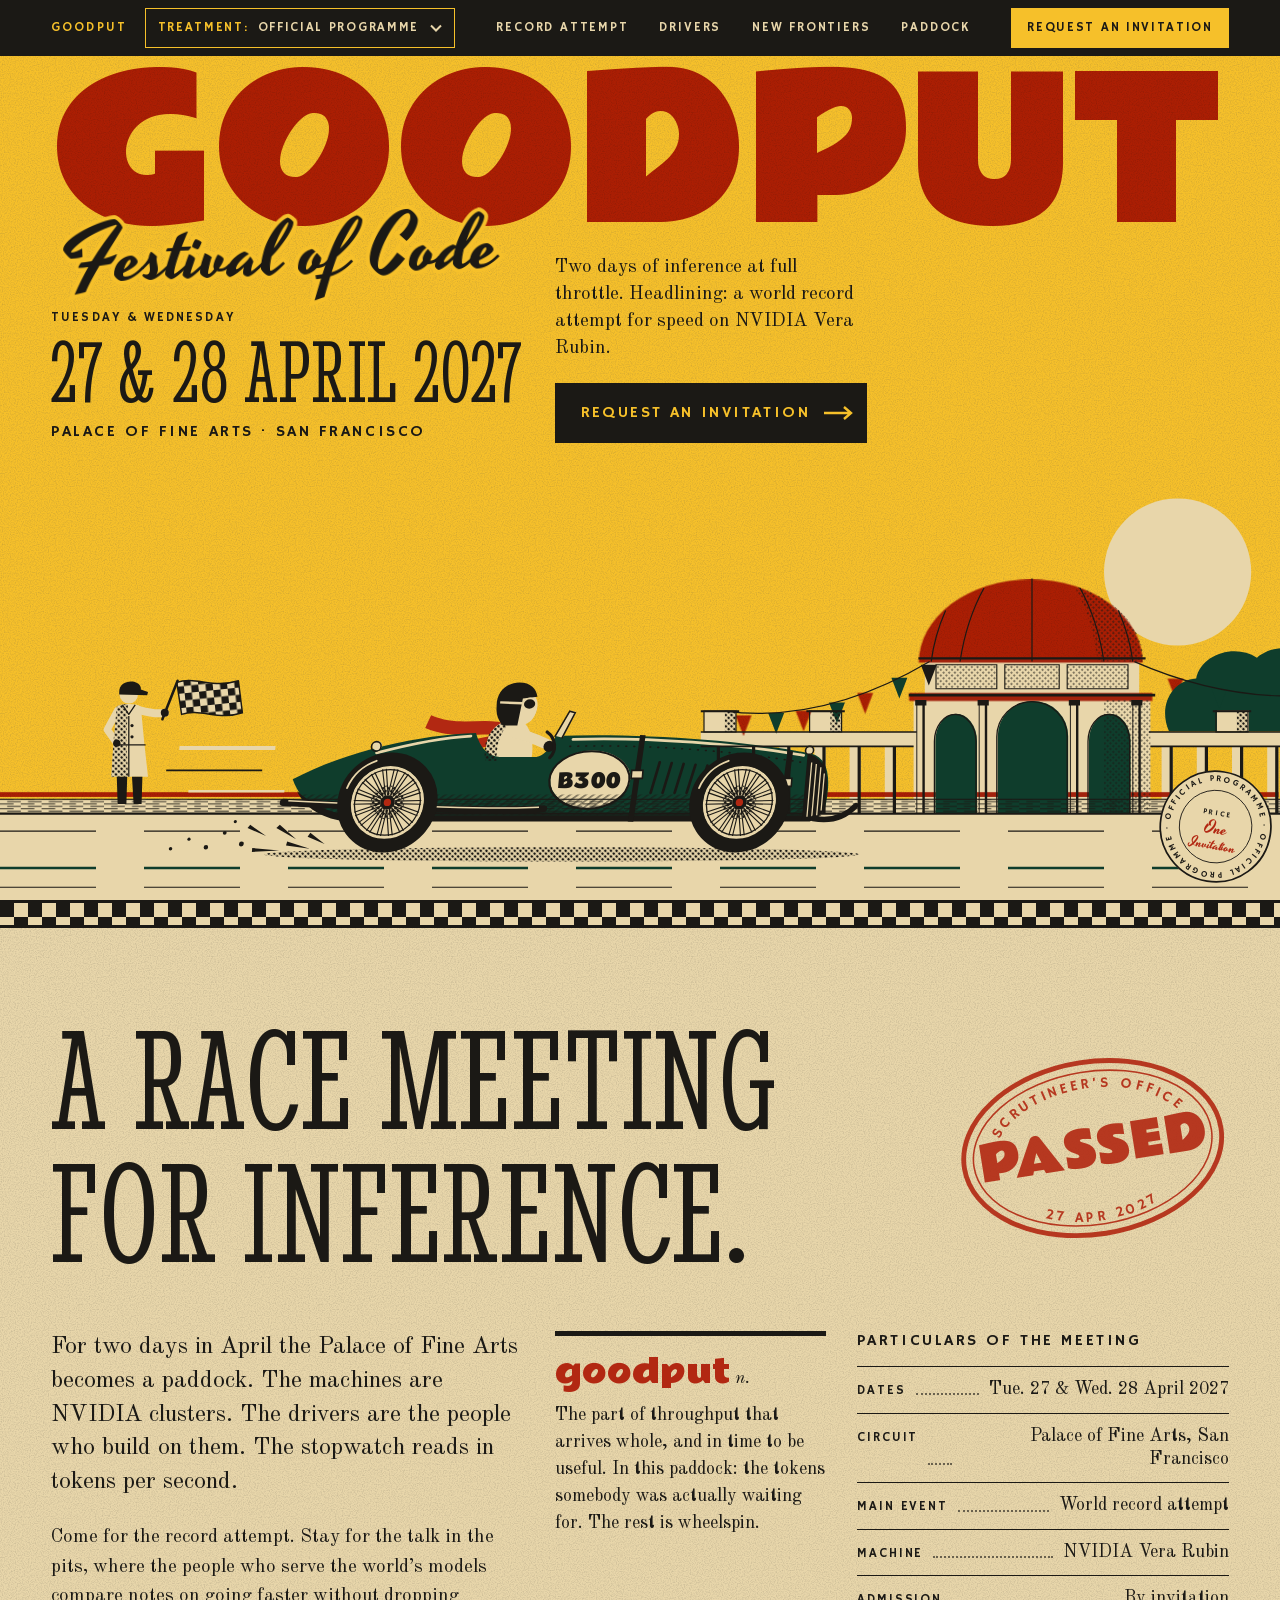
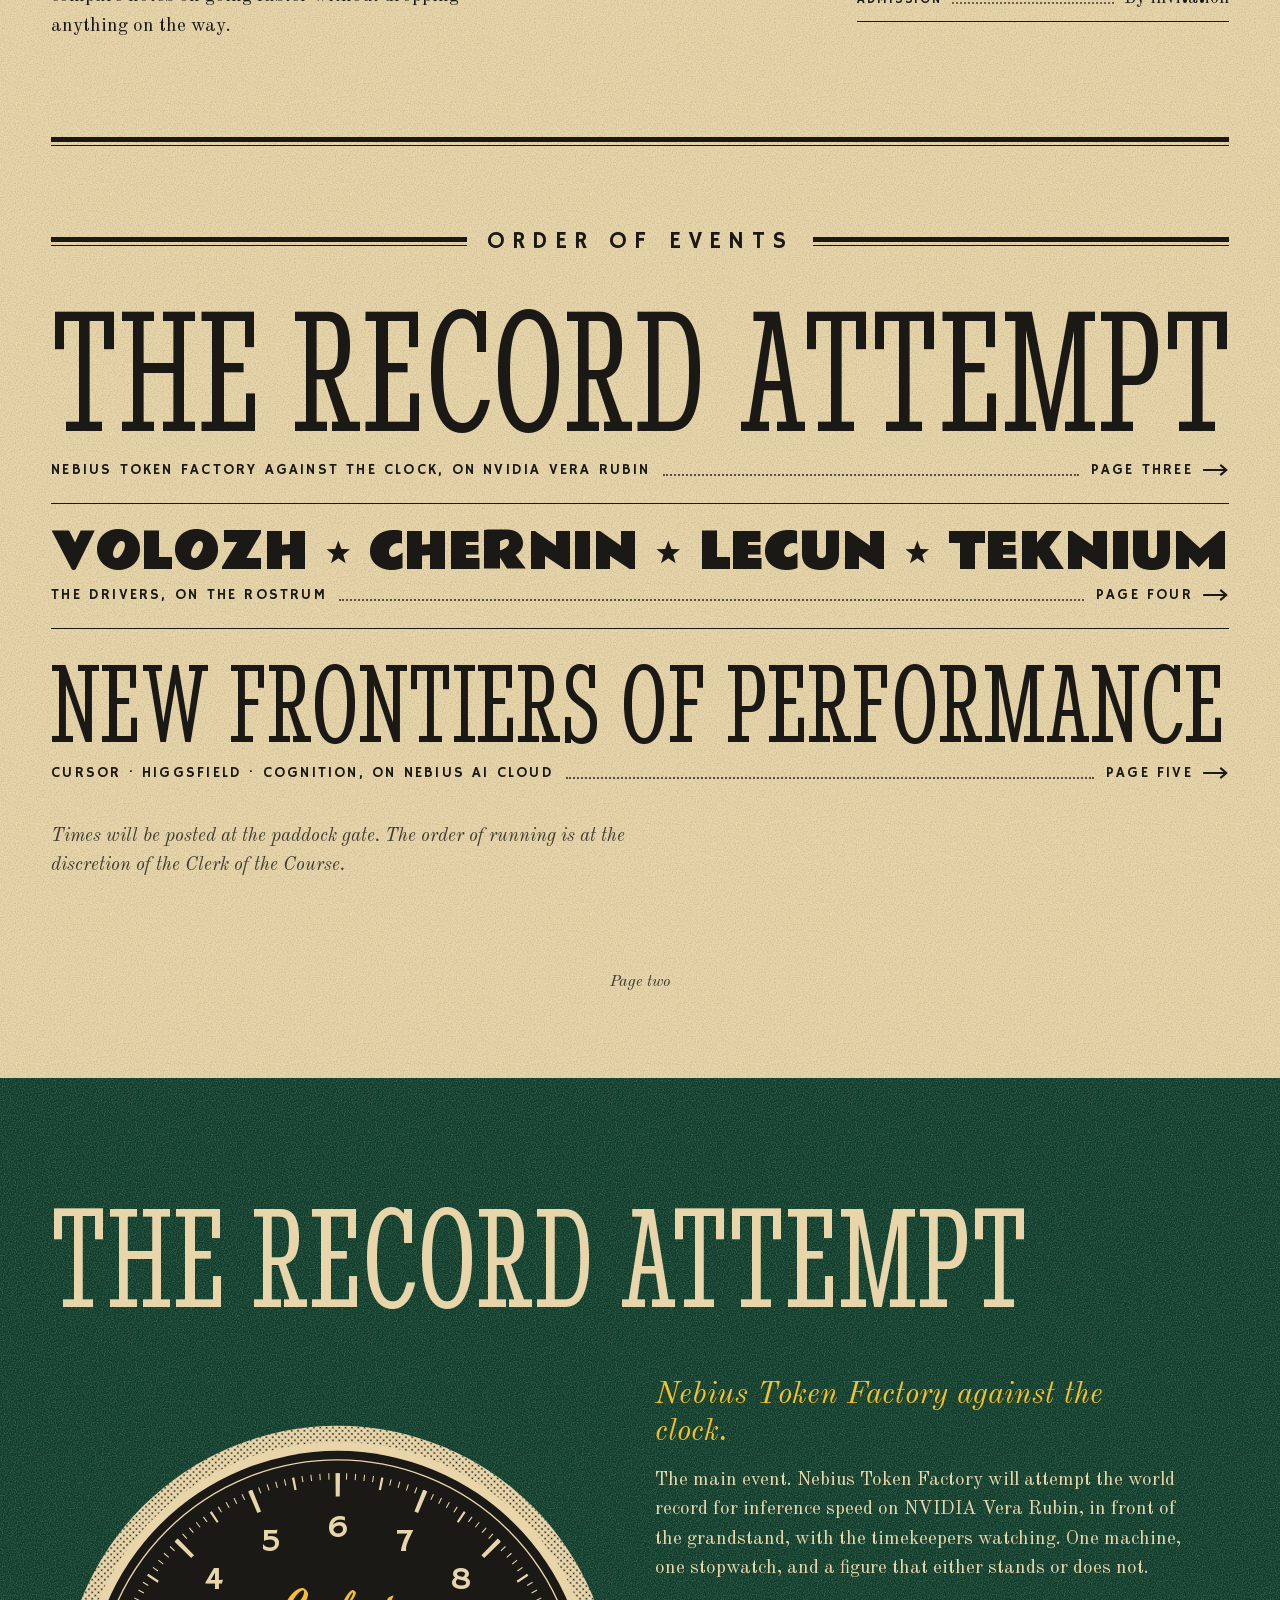
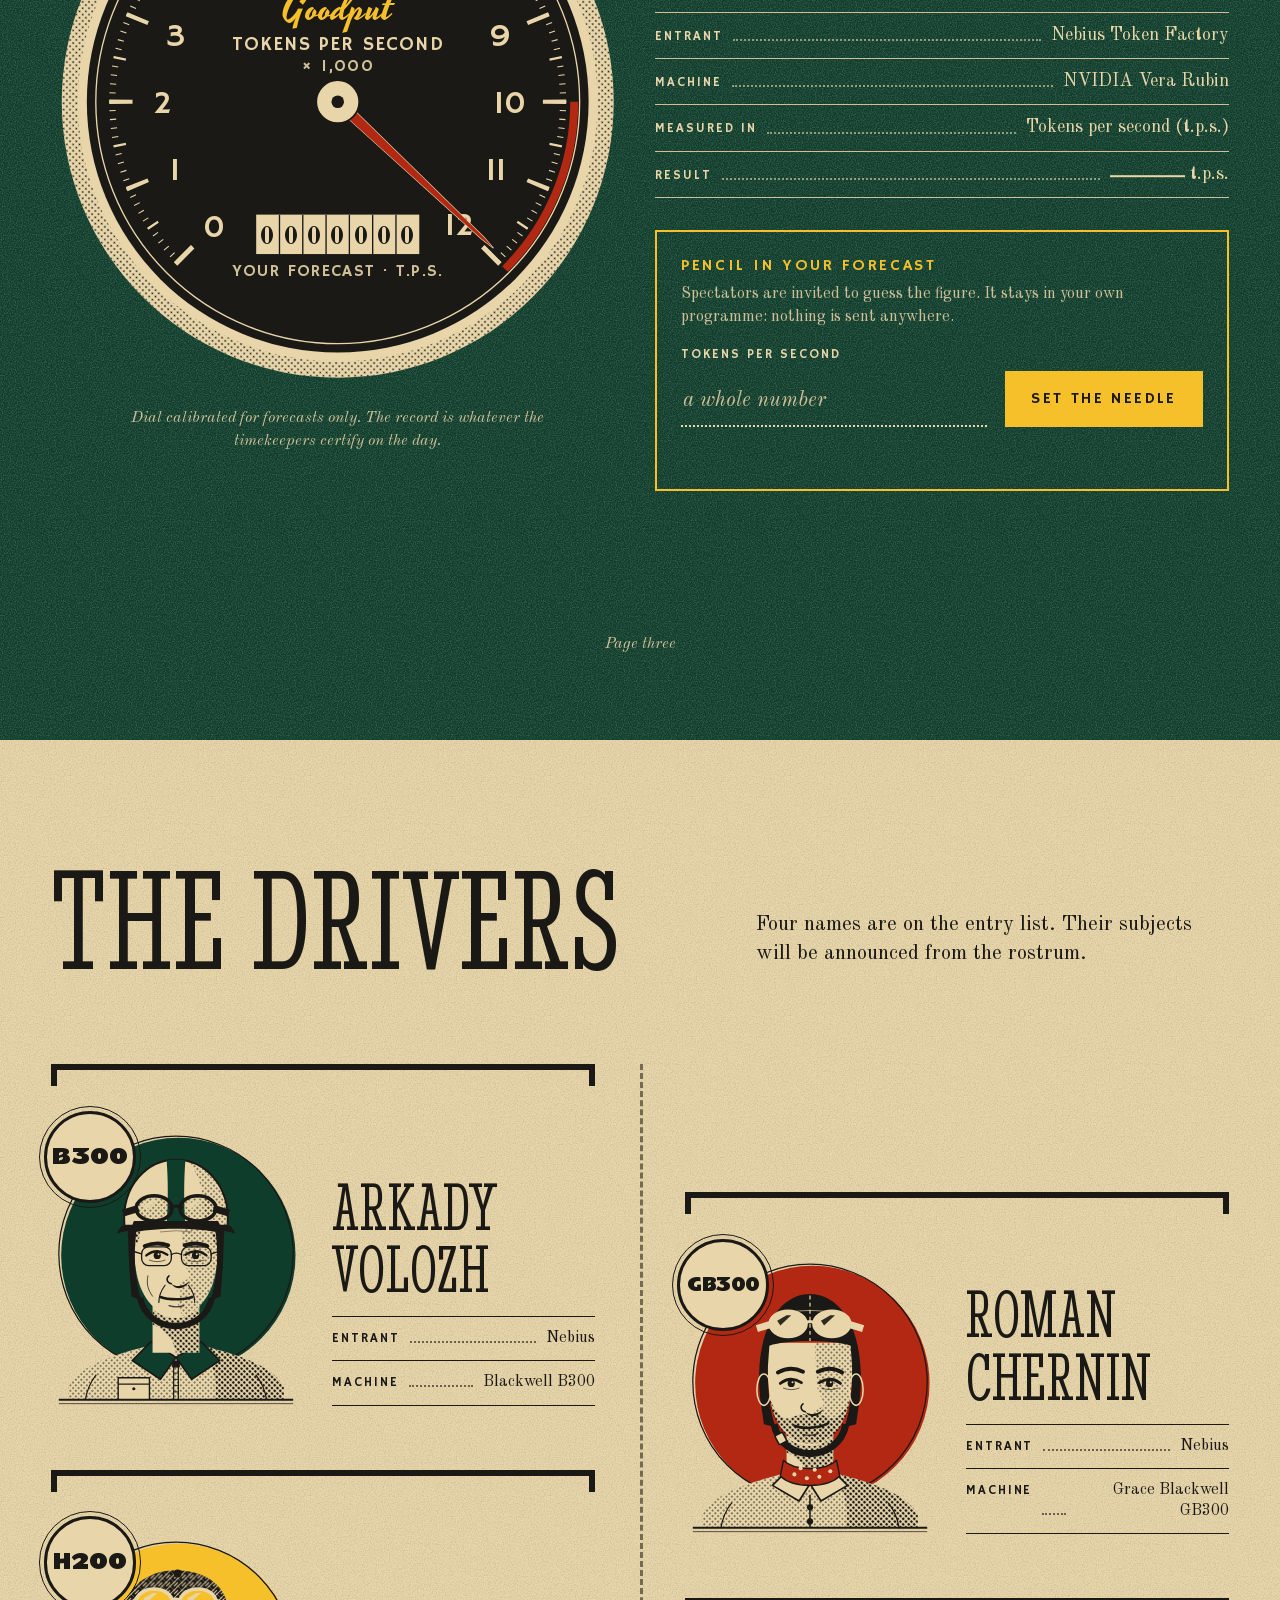
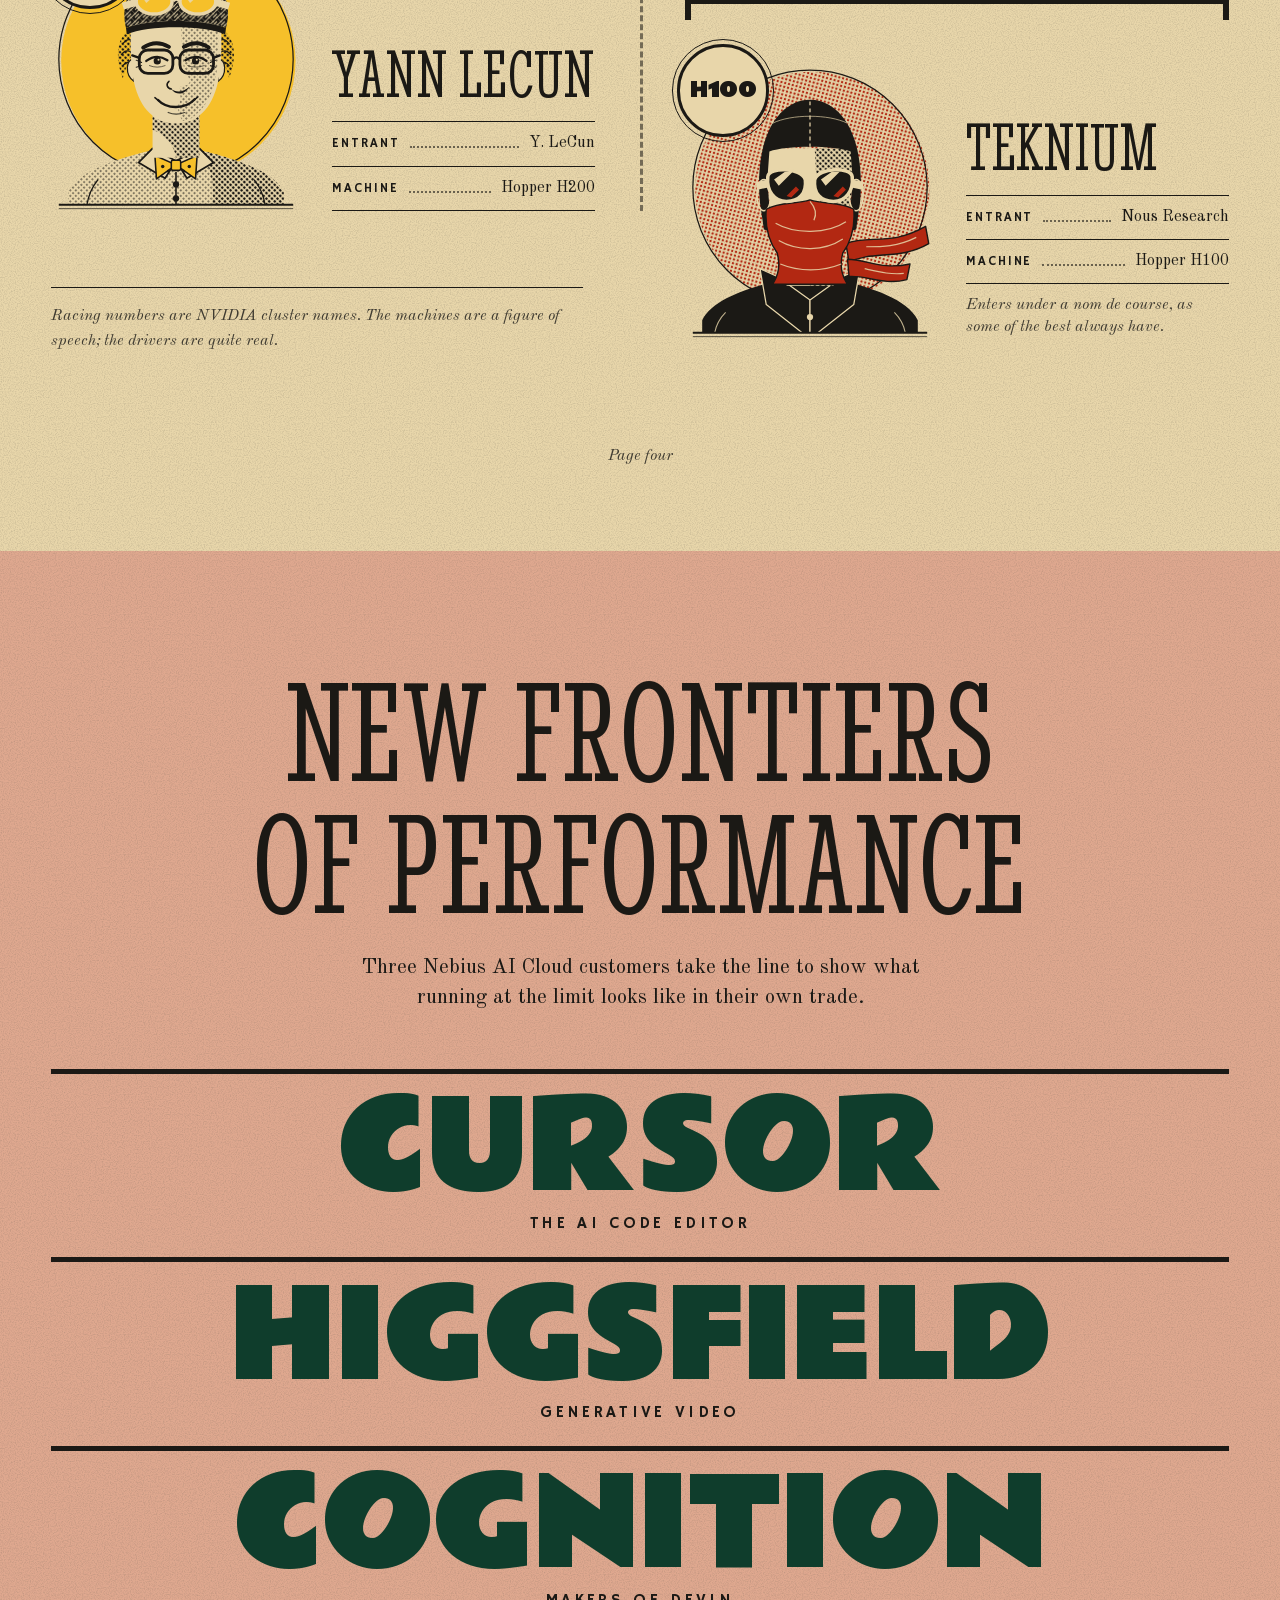
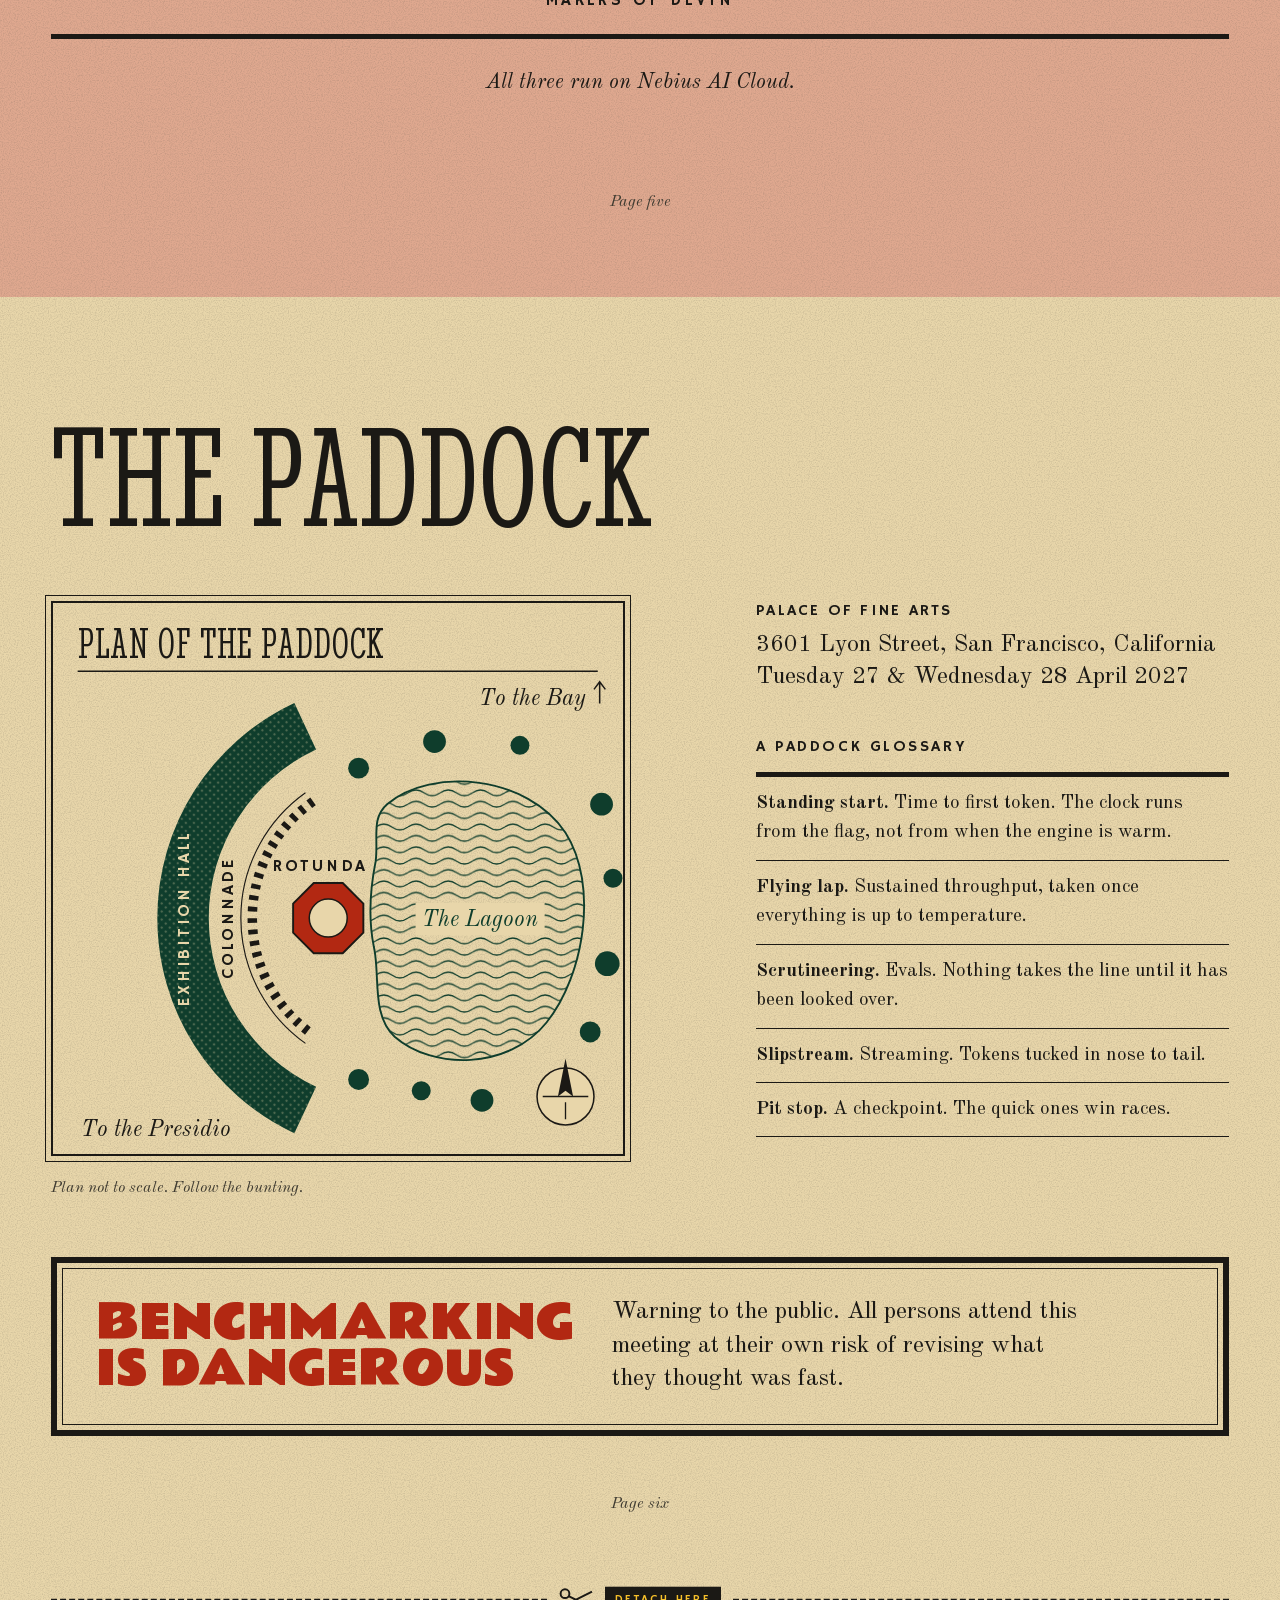
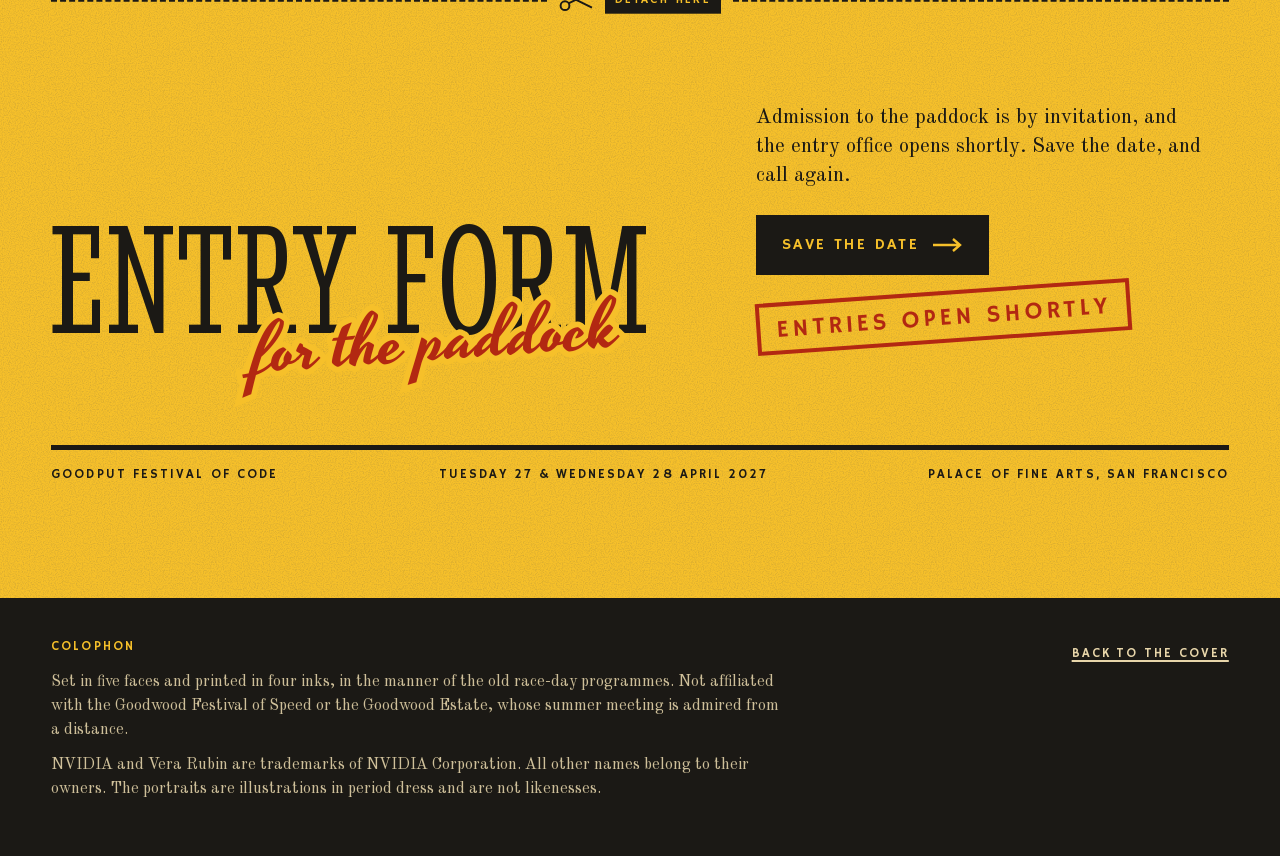
==== commit 8db1ba09: "Add two more treatments and a Treatment dropdown in every header The same event is now set three way" ====
--- a/docs/index.html
+++ b/docs/index.html
@@ -14,6 +14,8 @@
 <link rel="preload" href="assets/fonts/stint-ultra-condensed-400-latin.woff2" as="font" type="font/woff2" crossorigin>
 <link rel="preload" href="assets/fonts/hammersmith-one-400-latin.woff2" as="font" type="font/woff2" crossorigin>
 <link rel="stylesheet" href="assets/css/programme.css">
+<script src="assets/js/config.js" defer></script>
+<script src="assets/js/treatments.js" defer></script>
 <script src="assets/js/main.js" defer></script>
 </head>
 <body>
@@ -46,7 +48,21 @@
 </svg>
 
 <header class="masthead">
-  <a class="masthead__name" href="#top"><span>Goodput<span class="masthead__long"> Festival of Code</span></span> <span class="masthead__sub">Official Programme</span></a>
+  <div class="masthead__id">
+    <a class="masthead__name" href="#top">Goodput<span class="masthead__long"> Festival of Code</span></a>
+    <details class="treatments" data-treatments>
+      <summary>
+        <span class="treatments__label">Treatment</span>
+        <span class="treatments__current">Official Programme</span>
+        <svg class="treatments__chev" viewBox="0 0 12 8" aria-hidden="true" focusable="false"><path d="M1 1.500l5 5 5-5" fill="none" stroke="currentColor" stroke-width="2"/></svg>
+      </summary>
+      <ul class="treatments__menu">
+        <li><a href="./" aria-current="page"><strong>The Official Programme</strong><span>A letterpress race-day programme</span></a></li>
+        <li><a href="tower/"><strong>The Timekeepers’ Tower</strong><span>Painted scoreboards and number tiles</span></a></li>
+        <li><a href="lap-chart/"><strong>The Hand-Inked Lap Chart</strong><span>The meeting drawn as charts</span></a></li>
+      </ul>
+    </details>
+  </div>
   <nav aria-label="Programme contents">
     <ul>
       <li><a href="#record">Record attempt</a></li>
@@ -406,7 +422,7 @@
         <div class="forecast__row">
           <div class="forecast__field">
             <label for="forecast-input">Tokens per second</label>
-            <input class="forecast__input" id="forecast-input" name="forecast" type="text" inputmode="numeric" autocomplete="off" placeholder="say, 4,200" aria-describedby="forecast-hint forecast-out">
+            <input class="forecast__input" id="forecast-input" name="forecast" type="text" inputmode="numeric" autocomplete="off" placeholder="a whole number" aria-describedby="forecast-hint forecast-out">
           </div>
           <button class="btn btn--on-green" type="submit">Set the needle</button>
         </div>
--- a/docs/assets/css/programme.css
+++ b/docs/assets/css/programme.css
@@ -128,13 +128,44 @@
   height: var(--mast-h); padding-inline: var(--gutter);
   background: var(--ink); color: var(--stock);
 }
+.masthead__id { display: flex; align-items: center; gap: clamp(12px, 1.4vw, 22px); min-width: 0; }
 .masthead__name {
-  display: flex; align-items: baseline; gap: .7em; padding-block: 10px;
+  padding-block: 10px;
   font-family: var(--f-caps); text-transform: uppercase; letter-spacing: .16em;
   font-size: var(--t-label); color: var(--yellow); text-decoration: none; white-space: nowrap;
 }
-.masthead__sub { color: var(--stock); }
-.masthead__sub::before { content: "·"; margin-right: .7em; color: var(--stock-soft); }
+.masthead__name:hover { color: var(--stock); }
+
+/* the treatment switcher: a ruled box in the running head that opens a printed slip */
+.treatments { position: relative; }
+.treatments summary {
+  display: inline-flex; align-items: center; gap: 9px; min-height: 40px; padding: 0 12px;
+  border: 1.5px solid var(--yellow); color: var(--stock); cursor: pointer; list-style: none; white-space: nowrap;
+  font-family: var(--f-caps); text-transform: uppercase; letter-spacing: .13em; font-size: var(--t-label);
+  transition: background-color .18s var(--ease-out), color .18s var(--ease-out);
+}
+.treatments summary::-webkit-details-marker { display: none; }
+.treatments__label { color: var(--yellow); transition: color .18s var(--ease-out); }
+.treatments__label::after { content: ":"; }
+.treatments__chev { width: 12px; height: 8px; flex: none; margin-left: 2px; transition: transform .2s var(--ease-out); }
+.treatments[open] .treatments__chev { transform: rotate(180deg); }
+.treatments summary:hover, .treatments[open] summary { background: var(--yellow); color: var(--ink); }
+.treatments summary:hover .treatments__label, .treatments[open] .treatments__label { color: var(--ink); }
+.treatments__menu {
+  position: absolute; left: 0; top: calc(100% + 8px); z-index: 30;
+  width: max-content; min-width: 100%; max-width: calc(100vw - 2 * var(--gutter));
+  margin: 0; padding: 2px 16px 4px; list-style: none;
+  background: var(--stock); color: var(--ink); border: 2px solid var(--ink); border-top-width: 6px;
+}
+.treatments__menu li + li { border-top: 1.5px solid var(--ink); }
+.treatments__menu a { display: grid; grid-template-columns: 12px minmax(0, 1fr); column-gap: 12px; padding: 12px 0; color: var(--ink); text-decoration: none; }
+/* a small roundel marks each treatment; the one on show is inked in */
+.treatments__menu a::before { content: ""; grid-row: 1 / span 2; width: 12px; height: 12px; margin-top: 4px; border: 1.5px solid var(--ink); border-radius: 50%; }
+.treatments__menu a[aria-current="page"]::before { background: var(--red); }
+.treatments__menu strong { grid-column: 2; font-family: var(--f-caps); font-weight: 400; text-transform: uppercase; letter-spacing: .13em; font-size: var(--t-label-l); line-height: 1.3; }
+.treatments__menu a span { grid-column: 2; font-style: italic; font-size: var(--t-caption); line-height: 1.35; color: var(--ink-soft); }
+.treatments__menu a:hover strong { text-decoration: underline; text-decoration-thickness: 2px; text-underline-offset: 4px; }
+.masthead .treatments__menu :focus-visible { outline-color: var(--ink); }
 .masthead nav ul { display: flex; gap: clamp(14px, 2.4vw, 38px); list-style: none; margin: 0; padding: 0; }
 .masthead nav a {
   display: block; padding-block: 12px;
@@ -142,7 +173,6 @@
   font-size: var(--t-label); color: var(--stock); text-decoration: none; white-space: nowrap;
 }
 .masthead nav a:hover { color: var(--yellow); text-decoration: underline; text-underline-offset: 7px; text-decoration-thickness: 2px; }
-.masthead__name:hover .masthead__sub { color: var(--yellow); }
 .masthead__cta {
   display: inline-flex; align-items: center; min-height: 40px; padding: 0 16px;
   background: var(--yellow); color: var(--ink);
@@ -503,12 +533,17 @@
   .cover__bill { grid-template-areas: "when offer" "act offer"; row-gap: 16px; }
 }
 
-@media (min-width: 1160px) and (max-width: 1359px) {
+/* the running head sheds, in order: the long name, the contents list, the word "Treatment" */
+@media (max-width: 1499px) {
   .masthead__long { display: none; }
 }
 
-@media (max-width: 1159px) {
+@media (max-width: 1279px) {
   .masthead nav { display: none; }
+}
+
+@media (max-width: 859px) {
+  .treatments__label { display: none; }
 }
 
 @media (max-width: 1099px) {
@@ -537,10 +572,19 @@
 
 @media (max-width: 699px) {
   body { font-size: var(--t-small); }
-  :root { --mast-h: 52px; }
-  .masthead__name { flex-direction: column; align-items: flex-start; gap: 3px; padding-block: 6px; letter-spacing: .12em; font-size: var(--t-label-s); line-height: 1.1; }
-  .masthead__long, .masthead__sub::before { display: none; }
+  /* on phones the running head is two rows: name and action, then the treatment switcher */
+  :root { --mast-h: 100px; }
+  .masthead { flex-wrap: wrap; height: auto; gap: 0; }
+  .masthead__id { display: contents; }
+  .masthead__name { display: flex; align-items: center; min-height: 54px; letter-spacing: .12em; }
   .masthead__cta { min-height: 44px; letter-spacing: .08em; padding: 0 12px; }
+  .treatments { order: 3; flex: 1 0 100%; }
+  .treatments summary { display: flex; width: 100%; min-height: 46px; padding: 0; border: 0; border-top: 1.5px solid var(--yellow); }
+  .treatments summary:hover, .treatments[open] summary { background: none; color: var(--yellow); }
+  .treatments__label { display: inline; }
+  .treatments summary:hover .treatments__label, .treatments[open] .treatments__label { color: var(--yellow); }
+  .treatments__chev { margin-left: auto; }
+  .treatments__menu { top: 100%; right: 0; width: auto; max-width: none; }
 
   .cover__script { position: relative; left: auto; bottom: auto; display: block; width: fit-content; margin: .04em 0 0 auto; font-size: clamp(2.75rem, 13vw, 7.5rem); transform: rotate(-3deg); transform-origin: right center; -webkit-text-stroke-width: .12em; }
   .cover__when { padding-top: 0; }
